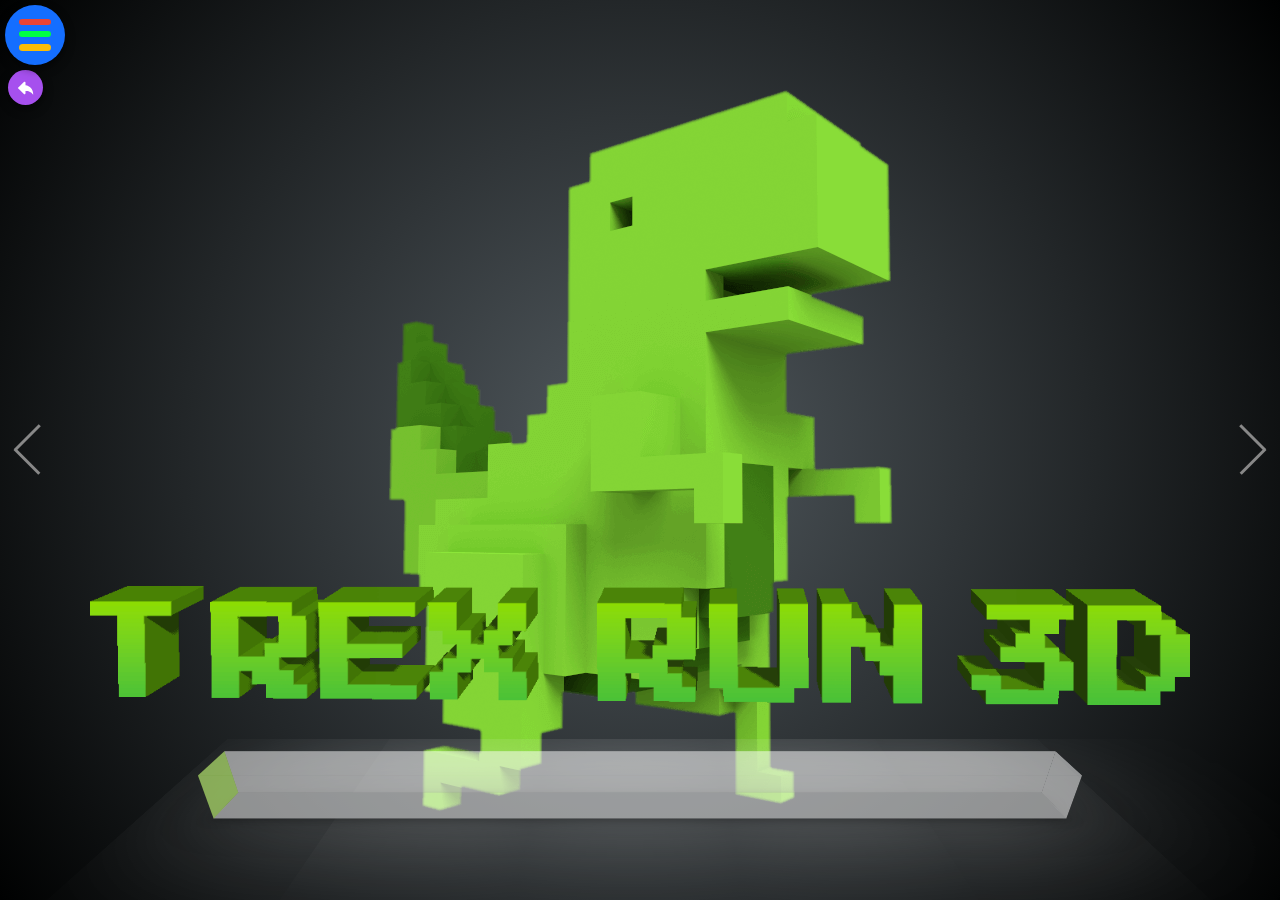
==== index.html @ f67a1277 "Add Files" ====
<!doctype html><html lang="en"><head><script data-cfasync="false">!function(){var e="g-dark",t=document.documentElement;function n(e){try{return e.setItem("__theme_test__","1"),e.removeItem("__theme_test__"),e}catch{return null}}let o=n(window.localStorage);if(o=o||n(window.sessionStorage)){try{"true"===o.getItem("elgoog-dark-mode")&&t.classList.add(e)}catch{}window.__themeStorage=o}else window.__themeStorage={getItem(){return null},setItem(){},removeItem(){}};window._isCurrentDarkTheme_=t.classList.contains(e)}()</script><meta charset="utf-8"><meta name="viewport" content="width=device-width,initial-scale=1"><meta http-equiv="X-UA-Compatible" content="ie=edge"><meta name="description" content="Experience Chrome’s classic T-Rex game in immersive 3D. Leap from the sidelines into the action and guide the dino through a vibrant desert from a thrilling behind-the-back view. Free to play, unblocked, and online!"><title>Chrome Dinosaur Game: 3D — Play on elgooG</title><link rel="canonical" href="https://elgoog.im/dinosaur-game/3d/"><link rel="apple-touch-icon" sizes="76x76" href="/assets/p/dinosaur-game/3d/apple-touch-icon.png"><link rel="icon" type="image/png" sizes="32x32" href="/assets/p/dinosaur-game/3d/favicon-32x32.png"><link rel="icon" type="image/png" sizes="16x16" href="/assets/p/dinosaur-game/3d/favicon-16x16.png"><link rel="manifest" href="/assets/p/dinosaur-game/3d/site.webmanifest"><link rel="mask-icon" href="/assets/p/dinosaur-game/3d/safari-pinned-tab.svg" color="#1a9325"><meta name="msapplication-TileColor" content="#333333"><meta name="theme-color" content="#333333"><meta name="twitter:card" content="summary_large_image"><meta property="fb:app_id" content="2140740992815249"><meta property="og:type" content="website"><meta property="og:url" content="https://elgoog.im/dinosaur-game/3d/"><meta property="og:title" content="Chrome Dinosaur Game: 3D — Play on elgooG"><meta property="og:image" content="https://elgoog.im/assets/p/dinosaur-game/3d/media/dinosaur-game-t-rex-run-3d.jpg"><meta property="og:description" content="Experience Chrome’s classic T-Rex game in immersive 3D. Leap from the sidelines into the action and guide the dino through a vibrant desert from a thrilling behind-the-back view. Free to play, unblocked, and online!"><link rel="stylesheet" href><link rel="stylesheet" href="/assets/css/main.min.css?v=0109"><link rel="preload" as="script" fetchpriority="high" href="/assets/js/main.min.js?v=0106"><link rel="preload" as="image" href="/assets/svg/sprite.svg?v=1" type="image/svg+xml" fetchpriority="high"><script async src="https://www.googletagmanager.com/gtag/js?id=G-90JXHS6ZQJ" type="36fa34c117ac2edf9ea7f954-text/javascript"></script><script type="36fa34c117ac2edf9ea7f954-text/javascript">function gtag(){dataLayer.push(arguments)}window.dataLayer=window.dataLayer||[],gtag("js",new Date),gtag("config","G-90JXHS6ZQJ")</script><script async defer src="https://contextual.media.net/dmedianet.js?cid=8CU256H5F" type="36fa34c117ac2edf9ea7f954-text/javascript"></script><script type="36fa34c117ac2edf9ea7f954-text/javascript">window._mNHandle=window._mNHandle||{},window._mNHandle.queue=window._mNHandle.queue||[],medianet_versionId="3121199"</script><link rel="stylesheet" href="/assets/3d.Dz9qTQX8.css"><script type="36fa34c117ac2edf9ea7f954-module" src="/assets/page.7tVVYoNu.js"></script></head><body class="viewport-popup"><div class="menu-button"><input type="checkbox" id="button-check" class="menu-toggle-checkbox" aria-hidden="true" tabindex="-1"> <button type="button" class="menu-label" aria-controls="menu-w" aria-expanded="false"><span class="burger"><span class="bar"></span> </span><span class="menu-tooltip"><span>M</span><span>E</span><span>N</span><span>U</span></span> <span class="visuallyhidden">Menu</span></button><div class="back-button"><button type="button" class="back-btn" aria-label="Return"><svg xmlns="http://www.w3.org/2000/svg" width="32" height="32" viewbox="0 0 24 24"><path fill="currentColor" d="M12 9.059V6.5a1.001 1.001 0 0 0-1.707-.708L4 12l6.293 6.207a.997.997 0 0 0 1.414 0A1 1 0 0 0 12 17.5v-2.489c2.75.068 5.755.566 8 3.989v-1c0-4.633-3.5-8.443-8-8.941"/></svg> <span class="back-tooltip">Return</span></button></div><div class="menu-overlay" id="menu-overlay" aria-hidden="true"><div class="menu-overlay__backdrop"></div><div id="menu-w" role="banner" class="is-active"><div class="menu-header"><a class="logo" href="../../" title="Back to Home"><svg width="50" height="50" aria-hidden="true" focusable="false"><use href="/assets/svg/sprite.svg?v=1#logo"/></svg> <span>elgooG: Restored Google Easter Eggs</span></a></div><div class="menu-main"><nav id="menu-nav" role="navigation" class="is-active"><div class="col"><h4>Official Google Easter Eggs<br>— Restored</h4><ul><li><a href="../../thanos/">Thanos Snap</a></li><li><a href="../../batman/">Batman</a></li><li><a href="../../mario/">Super Mario Bros.</a></li><li><a href="../../wicked/">Wicked</a></li><li><a href="../../dinosaur-game/birthday/">Dinosaur Game: Birthday</a></li><li><a href="../../zergrush/">Zerg Rush</a></li><li><a href="../../underwater/">Underwater Search</a></li><li><a href="../../friends/phoebe/">Friends: Phoebe</a></li><li><a href="../../breakout/">Atari Breakout</a></li><li><a href="../../zipper/">Google Zipper</a></li><li><a href="../../google-mirror/">Google Mirror</a></li><li><a href="../../let-it-snow/">Let It Snow</a></li><li><a href="../../wizard-of-oz/">Wizard of Oz</a></li><li><a href="../../guitar/">Google Guitar</a></li><li><a href="../../mandalorian/">The Mandalorian</a></li><li><a href="../../star-wars-intro/">Star Wars Opening Crawl</a></li><li><a href="../../snake/on-google-maps/">Google Maps Snake</a></li><li><a href="../../legally-blonde/">Legally Blonde</a></li></ul></div><div class="col"><h4>Official Google Easter Eggs<br>— Enhanced</h4><ul><li><a href="../../dinosaur-game/">Dinosaur Game</a></li><li><a href="../../dinosaur-game/3d/">Dinosaur Game: 3D</a></li><li><a href="../../doabarrelroll/">Do a Barrel Roll</a></li><li><a href="../../snake/">Snake Game</a></li><li><a href="../../gravity/">Google Gravity</a></li><li><a href="../../floating/">Floating Google</a></li><li><a href="../../pacman/">Pac-Man Game</a></li><li><a href="../../google1998/">Google in 1998</a></li><li><a href="../../tilt/">Google Tilt</a></li></ul></div><div class="col"><h4>Unofficial Google Easter Eggs<br>— Enjoy!</h4><ul><li><a href="../../tetris/">Google Tetris</a></li><li><a href="../../matrix/">Google Matrix</a></li><li><a href="../../black/">Google Dark Mode</a></li><li><a href="../../2048/">2048 Game</a></li><li><a href="../../space-invaders/">Space Invaders</a></li><li><a href="../../goooooooooooooooooogle/" class="gspring">Goooooooooooooooooogle</a></li><li><a href="../../əๅɓoo⅁/">əๅɓoo⅁</a></li><li><a href="../../black-hole/">Black Hole Effect</a></li><li><a href="../../search/">Google Search Mirror</a></li><li><a href="../../terminal/">Google Terminal</a></li><li><a href="../../google-fan/">Google FAN</a></li></ul></div><div class="col"><ul><li class="social-li"><a href="#" target="_blank" class="social-icon" title="Share on Facebook"><svg class="icon" width="32" height="32" focusable="false" aria-label="Share on Facebook"><use href="/assets/svg/sprite.svg?v=1#fb"/></svg> </a><a href="#" target="_blank" class="social-icon" title="Share on X (Twitter)"><svg class="icon" width="32" height="32" focusable="false" aria-label="Share on X (Twitter)"><use href="/assets/svg/sprite.svg?v=1#x"/></svg></a></li></ul></div></nav></div><div class="menu-footer"><div class="copyright">©2011–<span class="current-year">2026</span> ·<div class="lang-dropdown"><svg class="icon" aria-label="languages" focusable="false"><use href="/assets/svg/sprite.svg?v=1#lang"/></svg><ul class="lang-dropdown-menu"><li><a href="https://elgoog.im/dinosaur-game/3d/" title="English">EN</a></li><li><a href="https://elgoog.eu/es/dinosaur-game/3d/" title="Español">ES</a></li><li><a href="https://elgoog.eu/pt/dinosaur-game/3d/" title="Português">PT</a></li><li><a href="https://elgoog.eu/de/dinosaur-game/3d/" title="Deutsch">DE</a></li><li><a href="https://elgoog.eu/fr/dinosaur-game/3d/" title="Français">FR</a></li><li><a href="https://elgoog.eu/pl/dinosaur-game/3d/" title="Polski">PL</a></li><li><a href="https://elgoog.eu/it/dinosaur-game/3d/" title="Italiano">IT</a></li><li><a href="https://elgoog.eu/nl/dinosaur-game/3d/" title="Nederlands">NL</a></li><li><a href="https://elgoog.eu/da/dinosaur-game/3d/" title="Dansk">DA</a></li><li><a href="https://elgoog.eu/fi/dinosaur-game/3d/" title="Suomi">FI</a></li><li><a href="https://elgoog.eu/no/dinosaur-game/3d/" title="Norsk">NO</a></li><li><a href="https://elgoog.eu/sv/dinosaur-game/3d/" title="Svenska">SV</a></li><li><a href="https://elgoog.eu/tr/dinosaur-game/3d/" title="Türkçe">TR</a></li><li><a href="https://elgoog.eu/ru/dinosaur-game/3d/" title="Русский">RU</a></li><li><a href="https://elgoog.eu/ro/dinosaur-game/3d/" title="Română">RO</a></li><li><a href="https://elgoog.eu/uk/dinosaur-game/3d/" title="Українська">UK</a></li><li><a href="https://elgoog.eu/el/dinosaur-game/3d/" title="Ελληνικά">EL</a></li><li><a href="https://rugugu.jp/dinosaur-game/3d/" title="日本語">JA</a></li><li><a href="https://geulgu.com/dinosaur-game/3d/" title="한국어">KO</a></li><li><a href="https://elgoog.hk/dinosaur-game/3d/" title="中文">ZH</a></li><li><a href="https://elgoog.vn/dinosaur-game/3d/" title="Tiếng Việt">VI</a></li><li><a href="https://elgoog.me/dinosaur-game/3d/" title="العربية">AR</a></li><li><a href="https://elgoog.in/dinosaur-game/3d/" title="हिन्दी">HI</a></li><li><a href="https://elgoog.pk/dinosaur-game/3d/" title="اردو">UR</a></li></ul></div>· <a target="_blank" href="../../feedback/">Feedback</a> · <a target="_blank" href="/sitemap.xml">Sitemap</a> · <a target="_blank" href="../../disclaimer/">Disclaimer</a> · <a target="_blank" href="../../privacy/">Privacy</a> · <span>Mail: contact<span id="this_host"></span></span> · <span>We are <b>NOT</b> affiliated with Google.</span></div></div></div></div></div><div class="stage" data-egg="dinosaur_3d"><div class="easter-egg-landing"><nav class="easter-egg-nav"><div class="progress-bar"></div><div class="easter-egg-nav__container"><a class="easter-egg-nav__brand" href="../../"><svg class="easter-egg-nav__logo" width="50" height="50" role="img" focusable="false" aria-label="elgooG Logo"><use href="/assets/svg/sprite.svg?v=1#logo"/></svg> <span>elgooG</span> </a><button class="easter-egg-nav__menu-toggle" aria-label="Toggle navigation menu"><span></span> <span></span> <span></span></button><div class="easter-egg-nav__links"><div class="easter-egg-nav__link dropdown"><span class="easter-egg-nav__link__title"><svg class="icon" focusable="false" aria-label="Official Google Easter Eggs"><use href="/assets/svg/sprite.svg?v=1#easter-egg-1"/></svg> <span>Official</span> </span><span class="easter-egg-nav__link__text">Google Easter Eggs</span><div class="dropdown-content"><ul><li><a href="../../thanos/">Thanos Snap</a></li><li><a href="../../batman/">Batman</a></li><li><a href="../../mario/">Super Mario Bros.</a></li><li><a href="../../wicked/">Wicked</a></li><li><a href="../../dinosaur-game/birthday/">Dinosaur Game: Birthday</a></li><li><a href="../../zergrush/">Zerg Rush</a></li><li><a href="../../underwater/">Underwater Search</a></li><li><a href="../../friends/phoebe/">Friends: Phoebe</a></li><li><a href="../../breakout/">Atari Breakout</a></li><li><a href="../../zipper/">Google Zipper</a></li><li><a href="../../google-mirror/">Google Mirror</a></li><li><a href="../../let-it-snow/">Let It Snow</a></li><li><a href="../../wizard-of-oz/">Wizard of Oz</a></li><li><a href="../../guitar/">Google Guitar</a></li><li><a href="../../mandalorian/">The Mandalorian</a></li><li><a href="../../star-wars-intro/">Star Wars Opening Crawl</a></li><li><a href="../../snake/on-google-maps/">Google Maps Snake</a></li><li><a href="../../legally-blonde/">Legally Blonde</a></li></ul></div></div><div class="easter-egg-nav__link dropdown"><span class="easter-egg-nav__link__title"><svg class="icon" focusable="false" aria-label="Enhanced Google Easter Eggs"><use href="/assets/svg/sprite.svg?v=1#easter-egg-2"/></svg> <span>Enhanced</span> </span><span class="easter-egg-nav__link__text">Google Easter Eggs</span><div class="dropdown-content"><ul><li><a href="../../dinosaur-game/">Dinosaur Game</a></li><li><a href="../../dinosaur-game/3d/">Dinosaur Game: 3D</a></li><li><a href="../../doabarrelroll/">Do a Barrel Roll</a></li><li><a href="../../snake/">Snake Game</a></li><li><a href="../../gravity/">Google Gravity</a></li><li><a href="../../floating/">Floating Google</a></li><li><a href="../../pacman/">Pac-Man Game</a></li><li><a href="../../google1998/">Google in 1998</a></li><li><a href="../../tilt/">Google Tilt</a></li></ul></div></div><div class="easter-egg-nav__link dropdown"><span class="easter-egg-nav__link__title"><svg class="icon" focusable="false" aria-label="Unofficial Google Easter Eggs"><use href="/assets/svg/sprite.svg?v=1#easter-egg-3"/></svg> <span>Unofficial</span> </span><span class="easter-egg-nav__link__text">Google Easter Eggs</span><div class="dropdown-content"><ul><li><a href="../../tetris/">Google Tetris</a></li><li><a href="../../matrix/">Google Matrix</a></li><li><a href="../../black/">Google Dark Mode</a></li><li><a href="../../2048/">2048 Game</a></li><li><a href="../../space-invaders/">Space Invaders</a></li><li><a href="../../goooooooooooooooooogle/" class="gspring">Goooooooooooooooooogle</a></li><li><a href="../../əๅɓoo⅁/">əๅɓoo⅁</a></li><li><a href="../../black-hole/">Black Hole Effect</a></li><li><a href="../../search/">Google Search Mirror</a></li><li><a href="../../terminal/">Google Terminal</a></li><li><a href="../../google-fan/">Google FAN</a></li></ul></div></div><a href="#easter-egg-section-faq" class="easter-egg-nav__link easter-egg-nav__link--faq">FAQ</a></div><button type="button" class="theme-toggle easter-egg-nav__theme-toggle" role="switch" aria-checked="false" aria-label="Toggle light/dark theme" title="Toggle light/dark theme"><svg class="theme-icon theme-icon-light" aria-hidden="true" focusable="false"><use href="/assets/svg/sprite.svg?v=1#light"/></svg> <svg class="theme-icon theme-icon-dark" aria-hidden="true" focusable="false"><use href="/assets/svg/sprite.svg?v=1#dark"/></svg> <span class="visuallyhidden">Toggle light/dark theme</span></button></div></nav><main class="easter-egg-main"><article><h1 class="easter-egg-title">Chrome Dino Game: 3D</h1><p class="easter-egg-hint">👇 Scroll down to play!</p><section class="easter-egg-section key-facts-section"><h2 class="easter-egg-section__title">Quick Facts</h2><div class="key-facts-grid"><div class="key-facts-card key-facts-card--blue"><strong class="key-facts-card__title"><svg class="emoji-icon" aria-hidden="true" focusable="false"><use href="/assets/svg/sprite.svg?v=1#summary"/></svg> <span class="text">Summary</span></strong><p>The classic Chrome Dinosaur Game, now in 3D — an immersive behind‑the‑T‑Rex view.</p></div><div class="key-facts-card key-facts-card--yellow"><strong class="key-facts-card__title"><svg class="emoji-icon" aria-hidden="true" focusable="false"><use href="/assets/svg/sprite.svg?v=1#creator"/></svg> <span class="text">Creator</span></strong><p>Priler</p></div><div class="key-facts-card key-facts-card--red"><strong class="key-facts-card__title"><svg class="emoji-icon" aria-hidden="true" focusable="false"><use href="/assets/svg/sprite.svg?v=1#launch"/></svg> <span class="text">Launched</span></strong><p>2020</p></div><div class="key-facts-card key-facts-card--green"><strong class="key-facts-card__title"><svg class="emoji-icon" aria-hidden="true" focusable="false"><use href="/assets/svg/sprite.svg?v=1#status"/></svg> <span class="text">Status</span></strong><p>Active<br><span>(Enhanced by elgooG)</span></p></div></div></section><section class="easter-egg-section easter-egg-section__CTA"><h2 class="easter-egg-section__title">Interact with the Easter Egg</h2><div><button class="easter-egg-CTA__button"><span class="easter-egg-CTA__button__text">Play the Easter Egg Now!</span> <svg stroke="currentColor" fill="currentColor" stroke-width="0" viewbox="0 0 24 24" xmlns="http://www.w3.org/2000/svg"><path fill="none" d="M0 0h24v24H0V0z"/><path d="M4 12l1.41 1.41L11 7.83V20h2V7.83l5.58 5.59L20 12l-8-8-8 8z"/></svg></button></div><div class="easter-egg-landing-slot"><div class="adsbyvli" style="width:970px;height:250px" data-ad-slot></div></div></section><section class="easter-egg-section"><h2 class="easter-egg-section__title">The Official Google Version</h2><div class="timeline-wrapper"><div class="timeline-node"><div class="timeline-marker"></div><div class="timeline-content"><h3 class="easter-egg-section__subtitle">How It Started</h3><div class="content-group"><p>The original Chrome Dinosaur Game is a built-in Easter egg in Google Chrome that appears when you’re offline. Start it by pressing Space on the “No Internet” page or by typing <code>chrome://dino</code> in the address bar. This iconic endless runner sends a T-Rex sprinting across a minimalist, pixel desert.</p></div></div></div><div class="timeline-node"><div class="timeline-marker"></div><div class="timeline-content"><h3 class="easter-egg-section__subtitle">What It Did</h3><div class="content-group"><p>The classic 2D version uses clean black-and-white pixel art. Your T-Rex runs automatically; you time jumps over cacti and duck under pterodactyls as the speed steadily climbs. The stripped-back look nods to your offline status and keeps the focus on reflexes and rhythm.</p></div></div></div><div class="timeline-node"><div class="timeline-marker"></div><div class="timeline-content"><h3 class="easter-egg-section__subtitle">Its Impact</h3><div class="content-group"><p>What began as a clever offline distraction is now internet culture — memes, fan art, merch, and even competitive speedruns — turning outages into quick play breaks worldwide.</p></div></div></div><div class="timeline-node"><div class="timeline-marker"></div><div class="timeline-content"><h3 class="easter-egg-section__subtitle">Why We Enhanced It</h3><div class="content-group"><p>The 2D original shines for its elegant simplicity. This 3D take — built on a fantastic open-source project — offers a fresh perspective while honoring the core idea. It’s a fun way to celebrate the creativity of the developer community.</p></div></div></div></div></section><section class="easter-egg-section"><h2 class="easter-egg-section__title">The Enhanced Experience</h2><div class="timeline-wrapper"><div class="timeline-node"><div class="timeline-marker"></div><div class="timeline-content"><h3 class="easter-egg-section__subtitle">Enhanced vs. Original</h3><div class="content-group"><p>This 3D version pulls you from the sidelines right into the action with a third-person, behind-the-dino view. It’s the difference between watching a race and grabbing the handlebars. The essentials are the same — run, jump, dodge — but judging leaps in true 3D space adds a thrilling new layer of challenge.</p></div></div></div><div class="timeline-node"><div class="timeline-marker"></div><div class="timeline-content"><h3 class="easter-egg-section__subtitle">The Easter Egg Experience</h3><div class="content-group"><p>Hit the button above and jump from the flat world into a vibrant 3D desert. Your T-Rex now sprints through a fully three-dimensional landscape. The simple controls are the same, but the heart-pounding thrill of weaving past cacti in 3D is a total game-changer.</p></div><div class="steps"><h4 class="easter-egg-section__h4title">How to Play</h4><ol class="steps-list"><li class="steps-list__item">Click the button above to begin.</li><li class="steps-list__item">The 3D Chrome Dinosaur Game loads right in your browser.</li><li class="steps-list__item">Press Space to make your T-Rex jump.</li><li class="steps-list__item">On mobile, tap the screen to leap over obstacles.</li><li class="steps-list__item">Dodge cacti and hazards in 3D.</li><li class="steps-list__item">Feel the speed ramp up as you go.</li><li class="steps-list__item">A collision means game over — but you can always try again for a new record!</li></ol><div class="content-group"><p>This 3D adaptation showcases the open-source community’s flair and the enduring charm of the original. It keeps the core mechanics intact while adding a fresh visual twist.</p></div></div></div></div><div class="timeline-node"><div class="timeline-marker"></div><div class="timeline-content"><h3 class="easter-egg-section__subtitle">Final Thoughts</h3><div class="content-group"><p>The 3D Chrome Dinosaur Game shows how a classic can evolve without losing its soul. It keeps the simple, addictive gameplay you love, but places you directly in the heart of the action. Ready to leave the 2D world behind? Jump in and experience this prehistoric favorite in a whole new dimension!</p></div></div></div></div></section><section id="easter-egg-section-faq" class="easter-egg-section"><h2 class="easter-egg-section__title">Frequently Asked Questions (FAQ)</h2><div class="faq-container" itemscope itemtype="https://schema.org/FAQPage"><div class="faq-item" itemscope itemprop="mainEntity" itemtype="https://schema.org/Question"><details><summary class="faq-item__question" itemprop="name" title="What is the Chrome Dinosaur Game 3D?"><span>What is the Chrome Dinosaur Game 3D?</span></summary><div class="faq-item__answer" itemscope itemprop="acceptedAnswer" itemtype="https://schema.org/Answer"><div itemprop="text"><p>Think of it as jumping from the sidelines into the driver’s seat. The Chrome Dinosaur Game 3D reimagines the iconic offline runner with an immersive, behind-the-back view. You’re no longer watching a side-scroller; you’re guiding a 3D T-Rex through a dynamic desert.</p><p>It keeps the soul of the original — that pick-up-and-play simplicity you love — but the added depth makes it an entirely new challenge. It’s the best way to fall in love with a classic all over again.</p></div></div></details></div><div class="faq-item" itemscope itemprop="mainEntity" itemtype="https://schema.org/Question"><details><summary class="faq-item__question" itemprop="name" title="What is the Chrome Dinosaur Game?"><span>What is the Chrome Dinosaur Game?</span></summary><div class="faq-item__answer" itemscope itemprop="acceptedAnswer" itemtype="https://schema.org/Answer"><div itemprop="text"><p>The Chrome Dinosaur Game is a built-in mini game in Google Chrome that appears when you’re offline. It’s a simple, endlessly replayable runner starring a charming pixel T-Rex.</p><p>Your goal is to jump over cacti and duck under pterodactyls as the pace ramps up. The longer you last, the higher your score climbs.</p><p>You can launch it by typing chrome://dino in the address bar, pressing Space on the “No internet” page, or just play it here anytime.</p></div></div></details></div></div></section></article></main><footer class="easter-egg-footer"><div class="easter-egg-footer__content"><div class="copyright">©2011–<span class="current-year">2026</span> ·<div class="lang-dropdown"><svg class="icon" aria-label="languages" focusable="false"><use href="/assets/svg/sprite.svg?v=1#lang"/></svg><ul class="lang-dropdown-menu"><li><a href="https://elgoog.im/dinosaur-game/3d/" title="English">EN</a></li><li><a href="https://elgoog.eu/es/dinosaur-game/3d/" title="Español">ES</a></li><li><a href="https://elgoog.eu/pt/dinosaur-game/3d/" title="Português">PT</a></li><li><a href="https://elgoog.eu/de/dinosaur-game/3d/" title="Deutsch">DE</a></li><li><a href="https://elgoog.eu/fr/dinosaur-game/3d/" title="Français">FR</a></li><li><a href="https://elgoog.eu/pl/dinosaur-game/3d/" title="Polski">PL</a></li><li><a href="https://elgoog.eu/it/dinosaur-game/3d/" title="Italiano">IT</a></li><li><a href="https://elgoog.eu/nl/dinosaur-game/3d/" title="Nederlands">NL</a></li><li><a href="https://elgoog.eu/da/dinosaur-game/3d/" title="Dansk">DA</a></li><li><a href="https://elgoog.eu/fi/dinosaur-game/3d/" title="Suomi">FI</a></li><li><a href="https://elgoog.eu/no/dinosaur-game/3d/" title="Norsk">NO</a></li><li><a href="https://elgoog.eu/sv/dinosaur-game/3d/" title="Svenska">SV</a></li><li><a href="https://elgoog.eu/tr/dinosaur-game/3d/" title="Türkçe">TR</a></li><li><a href="https://elgoog.eu/ru/dinosaur-game/3d/" title="Русский">RU</a></li><li><a href="https://elgoog.eu/ro/dinosaur-game/3d/" title="Română">RO</a></li><li><a href="https://elgoog.eu/uk/dinosaur-game/3d/" title="Українська">UK</a></li><li><a href="https://elgoog.eu/el/dinosaur-game/3d/" title="Ελληνικά">EL</a></li><li><a href="https://rugugu.jp/dinosaur-game/3d/" title="日本語">JA</a></li><li><a href="https://geulgu.com/dinosaur-game/3d/" title="한국어">KO</a></li><li><a href="https://elgoog.hk/dinosaur-game/3d/" title="中文">ZH</a></li><li><a href="https://elgoog.vn/dinosaur-game/3d/" title="Tiếng Việt">VI</a></li><li><a href="https://elgoog.me/dinosaur-game/3d/" title="العربية">AR</a></li><li><a href="https://elgoog.in/dinosaur-game/3d/" title="हिन्दी">HI</a></li><li><a href="https://elgoog.pk/dinosaur-game/3d/" title="اردو">UR</a></li></ul></div>· <a target="_blank" href="../../feedback/">Feedback</a> · <a target="_blank" href="/sitemap.xml">Sitemap</a> · <a target="_blank" href="../../disclaimer/">Disclaimer</a> · <a target="_blank" href="../../privacy/">Privacy</a> · <span>Mail: contact<span id="this_host"></span></span> · <span>We are <b>NOT</b> affiliated with Google.</span></div></div></footer><button class="back-to-top" aria-label="Back to top"></button></div><script type="36fa34c117ac2edf9ea7f954-text/javascript">(()=>{const t=()=>{if(!window.__elgoogLandingAdLoaded){var e=window.__elgoog?.ads;if(!e)return!1;window.__elgoogLandingAdLoaded=!0,e.loadMnet?.(".easter-egg-landing-slot","274657612","970x250","mnet-text-slot")}return!0};var e=()=>{if(!t()){let e=0;const n=setInterval(()=>{e+=1,(t()||50<=e)&&clearInterval(n)},100)}};"loading"===document.readyState?document.addEventListener("DOMContentLoaded",e,{once:!0}):e()})()</script><div class="viewport viewport-initialized prepare-transition visible" data-egg="dinosaur_3d"><div id="preloader"><div class="progress"><div class="chart"><div id="game-load-progress" class="bar lime bar-0"><div class="face top"><div class="growing-bar"></div></div><div class="face side-0"><div class="growing-bar"></div></div><div class="face floor"><div class="growing-bar"></div></div><div class="face side-a"></div><div class="face side-b"></div><div class="face side-1"><div class="growing-bar"></div></div></div></div></div></div><div id="chrome-no-internet"><nav class="dark-nav"><button type="button" class="theme-toggle stage-theme-toggle" role="switch" aria-checked="false" aria-label="Toggle light/dark theme" title="Toggle light/dark theme"><svg class="theme-icon theme-icon-light" aria-hidden="true" focusable="false"><use href="/assets/svg/sprite.svg?v=1#light"/></svg> <svg class="theme-icon theme-icon-dark" aria-hidden="true" focusable="false"><use href="/assets/svg/sprite.svg?v=1#dark"/></svg> <span class="visuallyhidden">Toggle light/dark theme</span></button><div class="socialShareButton"><button type="button" class="shareButton main" aria-haspopup="true" aria-expanded="false" aria-labelledby="share-button__label-share" title="Share this page"><svg class="share icon" aria-hidden="true" focusable="false"><use href="/assets/svg/sprite.svg?v=1#share"/></svg> <svg class="close icon" aria-hidden="true" focusable="false"><use href="/assets/svg/sprite.svg?v=1#close"/></svg> <span class="visuallyhidden share-label" id="share-button__label-share">Share this page</span> <span class="visuallyhidden close-label" id="share-button__label-close" aria-hidden="true">Close</span></button> <button class="shareButton fb" title="Share on Facebook"><svg class="icon" aria-label="Facebook" role="img" focusable="false"><use href="/assets/svg/sprite.svg?v=1#fb"/></svg></button> <button class="shareButton tw" title="Share on X (Twitter)"><svg class="icon" aria-label="X/Twitter" role="img" focusable="false"><use href="/assets/svg/sprite.svg?v=1#x"/></svg></button></div></nav><div class="poster"></div><h2><a href="./">Chrome T-Rex Dinosaur Game in 3D</a></h2><div id="tr_slot1x1"><div class="adsbyvli" style="width:336px;height:280px" data-ad-slot></div></div><div class="info"><p>Try:</p><ul><li id="game-start" class="hidden"><kbd>Click</kbd> or <kbd>Tap 👆</kbd> the dino to &laquo;🎮 START&raquo; the adventure!</li><li><span>Explore more</span> <span class="check-more" data-check-more><span class="check-more__label">Chrome Dinosaur Games</span> <span class="check-more__menu" data-check-more-menu aria-hidden="true" role="menu"><span class="check-more__section">- Limited Edition -</span> <a class="check-more__link" data-check-more-link href="../birthday/">Dino’s Birthday</a> <span class="check-more__section">- 2020 Olympics -</span> <a class="check-more__link" data-check-more-link href="../hurdling/">Dino Hurdles</a> <a class="check-more__link" data-check-more-link href="../gymnastics/">Dino Gymnastics</a> <a class="check-more__link" data-check-more-link href="../surfing/">Dino Surfing</a> <a class="check-more__link" data-check-more-link href="../swimming/">Dino Swimming</a> <a class="check-more__link" data-check-more-link href="../equestrian/">Dino Equestrian</a> <a class="check-more__link check-more__link--tight" data-check-more-link href="../skateboarding/">Dino Skateboarding</a> <span class="check-more__section">- Unofficial -</span> <a class="check-more__link check-more__link--centered" data-check-more-link href="../3d/">Chrome Dino 3D</a> <span class="check-more__section">- Original Edition -</span> <a class="check-more__link check-more__link--centered" data-check-more-link href="../">chrome://dino</a></span></span></li><li>Checking the network cables, modem, and router...</li><li>Reconnecting to Wi-Fi...</li><li>Created by <a target="_blank" href="https://github.com/Priler/dino3d">Abraham Tugalov</a></li></ul><small>ERR_INTERNET_DISCONNECTED</small></div></div><div id="game-restart" class="hidden"><h3>GAME OVER</h3><div id="tr_slot468" class="slot468"><div class="adsbyvli" style="width:320px;height:100px" data-ad-slot></div></div><img class="restart-img" src="/assets/p/dinosaur-game/3d/media/repeat.png" alt="game restart"></div></div></div><nav class="nav-arrow"><div class="arrow-prev arrow"><span class="arrow-icon-wrap"></span><div class="main-w"><span><span>Previous</span><h3 id="title-prev"><a class="prev-link" href></a></h3></span><h4 id="des-prev"><a class="prev-link" href></a></h4><a class="prev-link hidden-link" href></a></div></div><div class="arrow-next arrow"><span class="arrow-icon-wrap"></span><div class="main-w"><span><span>Next</span><h3 id="title-next"><a class="next-link" href></a></h3></span><h4 id="des-next"><a class="next-link" href></a></h4><a class="next-link hidden-link" href></a></div></div></nav><div id="langModal"><div id="languageAlert"><p></p><div class="button-group"><a id="goToNewLang" href="#" target="_blank"></a> <button id="closeAlert"></button></div><div><input type="checkbox" id="noAskAgain"> <label for="noAskAgain"></label></div></div></div><script fetchpriority="high" src="/assets/js/main.min.js?v=0106" type="36fa34c117ac2edf9ea7f954-text/javascript"></script><script src="/assets/js/aplus.min.js?v=0106" defer onerror fetchpriority="high" type="36fa34c117ac2edf9ea7f954-text/javascript"></script><script src="/assets/js/lib/three@0.122.0/build/three.min.js" type="36fa34c117ac2edf9ea7f954-text/javascript"></script><script src="/assets/js/lib/three@0.122.0/examples/js/controls/OrbitControls.min.js" type="36fa34c117ac2edf9ea7f954-text/javascript"></script><script type="36fa34c117ac2edf9ea7f954-module" src="/assets/js/lib/three@0.122.0/src/helpers/CameraHelper.min.js"></script><script src="/assets/js/lib/three@0.122.0/examples/js/loaders/OBJLoader.min.js" type="36fa34c117ac2edf9ea7f954-text/javascript"></script><script src="/assets/js/lib/vox.js@1.1.0/build/vox.min.js" type="36fa34c117ac2edf9ea7f954-text/javascript"></script><script src="/assets/js/lib/three@0.122.0/examples/js/postprocessing/EffectComposer.min.js" type="36fa34c117ac2edf9ea7f954-text/javascript"></script><script src="/assets/js/lib/three@0.122.0/examples/js/postprocessing/RenderPass.min.js" type="36fa34c117ac2edf9ea7f954-text/javascript"></script><script src="/assets/js/lib/three@0.122.0/examples/js/postprocessing/ShaderPass.min.js" type="36fa34c117ac2edf9ea7f954-text/javascript"></script><script src="/assets/js/lib/three@0.122.0/examples/js/shaders/CopyShader.min.js" type="36fa34c117ac2edf9ea7f954-text/javascript"></script><script src="/assets/js/lib/three@0.122.0/examples/js/shaders/ConvolutionShader.min.js" type="36fa34c117ac2edf9ea7f954-text/javascript"></script><script src="/assets/js/lib/three@0.122.0/examples/js/postprocessing/SAOPass.min.js" type="36fa34c117ac2edf9ea7f954-text/javascript"></script><script src="/assets/js/lib/three@0.122.0/examples/js/shaders/SAOShader.min.js" type="36fa34c117ac2edf9ea7f954-text/javascript"></script><script src="/assets/js/lib/three@0.122.0/examples/js/shaders/DepthLimitedBlurShader.min.js" type="36fa34c117ac2edf9ea7f954-text/javascript"></script><script src="/assets/js/lib/three@0.122.0/examples/js/shaders/UnpackDepthRGBAShader.min.js" type="36fa34c117ac2edf9ea7f954-text/javascript"></script><script src="/assets/js/lib/three-nebula@5.1.1/build/three-nebula.min.js" type="36fa34c117ac2edf9ea7f954-text/javascript"></script><script src="/assets/js/lib/howler@2.2.0/dist/howler.min.js" type="36fa34c117ac2edf9ea7f954-text/javascript"></script><script src="/assets/js/lib/visibly.js@0.1.1/visibly.min.js" type="36fa34c117ac2edf9ea7f954-text/javascript"></script><script src="/assets/p/dinosaur-game/3d/js/config-low.min.js?v=1124" type="36fa34c117ac2edf9ea7f954-text/javascript"></script><script src="/assets/p/dinosaur-game/3d/js/build.min.js?v=0106" type="36fa34c117ac2edf9ea7f954-text/javascript"></script><script type="36fa34c117ac2edf9ea7f954-text/javascript">const currTrexGame="3d",linkElements=document.querySelectorAll(".check-more [data-check-more-link]");linkElements.forEach(e=>{e.getAttribute("href").includes(currTrexGame.toLowerCase())&&(e.classList.add("is-current"),e.title="You are now on this page")}),document.addEventListener("DOMContentLoaded",function(){let t=document.querySelector(".check-more");if(t){let e=t.querySelector("[data-check-more-menu]");if(e){const n=()=>{t.classList.add("is-open"),e.setAttribute("aria-hidden","false")},o=()=>{t.classList.remove("is-open"),e.setAttribute("aria-hidden","true")};t.addEventListener("click",function(e){e.stopPropagation(),(t.classList.contains("is-open")?o:n)()}),window.matchMedia("(hover:hover)").matches&&(t.addEventListener("mouseover",function(){n()}),t.addEventListener("mouseout",function(){o()}))}}})</script><script type="36fa34c117ac2edf9ea7f954-text/javascript">let hasLoadedDAError=!1,hasLoadedDAGameover=!1;function loadDA_error(){hasLoadedDAError||(hasLoadedDAError=!0,__elgoog.ads.loadMnet("#tr_slot1x1","178211857","300x250","mnet-text-slot"))}function loadDA_gameover(){hasLoadedDAGameover||(hasLoadedDAGameover=!0,__elgoog.ads.loadMnet("#tr_slot468","189290687","320x50","mnet-text-slot"))}</script><script src="/cdn-cgi/scripts/7d0fa10a/cloudflare-static/rocket-loader.min.js" data-cf-settings="36fa34c117ac2edf9ea7f954-|49" defer></script></body></html>
---- assets/css/main.min.css ----
:root{--termly-theme-mask-background:#000000c0;--main-theme-color:#fff;--main-elements-color:#000;--g-bg-color:#fff;--g-text-color:#222;--g-link-color:#1a0dab;--g-border-color:#dfe1e5;--g-menu-w-bg-clor:#eee;--g-menu-w-text-hover-color:#1c5b2c;--g-search-border-color:#dfe1e5;--g-search-border-hover-color:#dfe1e500;--g-search-hover-shadow:0 1px 6px #20212447;--g-button-bg-color:#f8f9fa;--g-button-boder-color:#f8f9fa;--g-button-boder-hover-color:#dadce0;--g-button-hover-color:#202124;--g-footer-bg-color:#f2f2f2;--g-modal-bg:#000000b3;--menu-overlay-bg:#00000073;--menu-overlay-filter:blur(2px);--g-menu-scrollbar-width:0px;--g-text-hover-color:#000;--g-faq-tooltip-bg-color:#333333e6;--g-faq-link-color:#333333e6;--g-faq-overlay-color:#797979b3;--ds-shadow-overlay:0px 8px 12px #091e4226,0px 0px 1px #091e424f;--tr-468-shadow:0px 1px 6px #0000001a,0px -1px 6px #0000001a,1px 0px 6px #0000001a,-1px 0px 6px #0000001a;--hue:223;--bg:hsl(var(--hue),10%,100%);--fg:hsl(var(--hue),10%,0%);--primary:hsl(var(--hue),90%,55%);--primaryT:hsla(var(--hue),90%,55%,0);--transDur:.3s;--g-font-family:-apple-system,BlinkMacSystemFont,"Segoe UI Variable","Segoe UI",Roboto,"Noto Sans",Arial,sans-serif;--g-font-family-g-content:Arial,sans-serif;--g-fixedsys-font-family:"FixedsysExcelsior301Regular",monospace;--g-font-htag-bold:500;--c-gray-100:#fbf8f2;--c-gray-200:#fcfdfe;--c-gray-300:#e9ebec;--c-gray-400:#e3e4ea;--c-gray-500:#5f5f5f;--c-gray-900:#1d1d1d;--c-blue-300:#a8dee2;--c-blue-500:#2ab3c0;--c-green-500:#80b895;--c-green-300:#bad5ca;--c-red-500:#ea605e;--c-yellow-300:#f8e0b1;--c-yellow-500:#f9bc73;--rotation:-3deg;--timeline-color:#80808040}.g-dark{--g-bg-color:#181a1b;--g-text-color:#d3cfc9;--g-link-color:#8ab4f8;--g-border-color:#5f6368;--g-menu-w-bg-clor:#0d0d0d;--g-menu-w-text-hover-color:#06e0ff;--g-search-border-color:#383d3f;--g-search-border-hover-color:#383d3f;--g-search-hover-shadow:0 0 2px 0 #ffffff29,0 0 0 1px #ffffff14;--g-button-bg-color:#1b1e1f;--g-button-boder-color:#323638;--g-button-boder-hover-color:var(--g-button-boder-color);--g-button-hover-color:#c0bab2;--g-footer-bg-color:#1f2223;--g-modal-bg:#464646e6;--menu-overlay-bg:#000000b3;--g-text-hover-color:#fff;--g-faq-tooltip-bg-color:var(--g-text-color);--ds-shadow-overlay:inset 0px 0px 0px 1px #bcd6f01f,0px 8px 12px #0304045c,0px 0px 1px #03040480;--tr-468-shadow:var(--ds-shadow-overlay,0 8px 16px -4px #091e4240,0 0 0 1px #091e4214)}:root{--button-bg:#007bff;--button-hover-bg:#0056b3}.g-dark{--button-bg:#0056b3;--button-hover-bg:#003a75}@view-transition{navigation:auto}@keyframes move-out{0%{opacity:1;transform:translateY(0)}to{opacity:.5;transform:translateY(-35%)}}@keyframes move-in{0%{clip-path:polygon(0% 100%,100% 100%,100% 100%,0% 100%)}to{clip-path:polygon(0% 100%,100% 100%,100% 0%,0% 0%)}}::view-transition-old(root){animation:1s cubic-bezier(.87,0,.13,1) both move-out}::view-transition-new(root){animation:1s cubic-bezier(.87,0,.13,1) both move-in}:root{--bg-primary:#f4f4f4;--bg-secondary:#f8f9fa;--bg-grid:#f0f0f0;--bg-tertiary:#f1f3f4;--nav-scroll-bg:#c3c3c340;--text-primary:#333;--text-secondary:#494949;--led-text:#fff;--led-text-shadow:#00abe5;--google-blue:#4285f4;--google-red:#db4437;--google-yellow:#f4b400;--google-green:#0f9d58;--hover-overlay:#0000000d;--active-overlay:#0000001a;--nav-bg:#fff9;--nav-bg-dark:#1a1a1a99;--card-bg:#fbfbfb;--card-border:#e0e0e0;--shadow-sm:0 2px 4px #0000000d;--shadow-md:0 4px 6px #0000001a;--shadow-lg:0 10px 15px #0000001a;--shadow-xl:0 20px 25px #00000026;--shadow-hover:0 8px 32px #00000026;--shadow-nav:0 8px 32px #0000001a;--transition-fast:.15s ease;--transition-normal:.3s ease;--transition-slow:.5s ease;--transition-all:all var(--transition-normal);--transition-transform:transform var(--transition-normal);--spacing-xs:.8rem;--spacing-sm:1.6rem;--spacing-md:2.4rem;--spacing-lg:3.2rem;--spacing-xl:4.8rem;--container-width:1200px;--radius-sm:4px;--radius-md:8px;--radius-lg:16px;--radius-5xl:50px;--nav-height:8rem;--loading-time-CTA-button:2.5s}.g-dark{--bg-primary:#1a1a1a;--bg-secondary:#2d2d2d;--bg-grid:#333;--bg-tertiary:#333;--nav-scroll-bg:#9e9e9e40;--led-text:lch(81% 55.6 211.56);--led-text-shadow:lch(68% 51.7 231.99/.7);--text-primary:#fff;--text-secondary:#ddd;--nav-bg:var(--nav-bg-dark);--card-bg:#2d2d2d;--card-border:#404040;--hover-overlay:#ffffff0d;--active-overlay:#ffffff1a}:lang(zh-CN){--g-font-family:"Noto Sans SC","Noto Sans CJK SC","PingFang SC","Hiragino Sans GB","Microsoft YaHei","Source Han Sans SC",sans-serif;--g-font-family-specific:inherit;--g-fixedsys-font-family:inherit}:lang(zh-TW){--g-font-family:"Noto Sans TC","Noto Sans CJK TC","PingFang TC","Hiragino Sans TC","Microsoft JhengHei","Source Han Sans TC",sans-serif;--g-font-family-specific:inherit;--g-fixedsys-font-family:inherit}:lang(ja){--g-font-family:"Noto Sans JP","Noto Sans CJK JP","Hiragino Sans","Hiragino Kaku Gothic ProN","Yu Gothic UI","Yu Gothic",Meiryo,"Source Han Sans",sans-serif;--g-font-family-specific:inherit;--g-fixedsys-font-family:inherit}:lang(ko){--g-font-family:"Noto Sans KR","Noto Sans CJK KR","Apple SD Gothic Neo","Malgun Gothic","Nanum Gothic","Source Han Sans K",sans-serif;--g-font-family-specific:inherit;--g-fixedsys-font-family:inherit}:lang(ar){--g-font-family:"Noto Naskh Arabic",system-ui,-apple-system,"Al Nile","Baghdad","Al Bayan","Segoe UI",Tahoma,sans-serif;--g-font-family-specific:inherit;--g-fixedsys-font-family:inherit}:lang(ur){--g-font-family:"Noto Naskh Arabic",system-ui,-apple-system,"Al Nile","Baghdad","Segoe UI",Tahoma,serif;--g-font-family-specific:inherit;--g-fixedsys-font-family:inherit}:lang(hi){--g-font-family:"Noto Sans Devanagari","Kohinoor Devanagari","Nirmala UI",Mangal,"Lohit Devanagari",sans-serif;--g-font-family-specific:inherit;--g-fixedsys-font-family:inherit}strong{font-weight:var(--g-font-htag-bold)}body{font-family:var(--g-font-family)}body,.search-wrapper,.footer,input,button{transition:background .6s ease-in-out,background-color .6s ease-in-out,color .3s ease-in-out,border-color .3s ease-in-out,box-shadow .3s ease-in-out}.visuallyhidden{clip:rect(0 0 0 0);border:0;width:.1rem;height:.1rem;margin:-.1rem;padding:0;position:absolute;overflow:hidden}kbd{color:#232629;overflow-wrap:break-word;text-shadow:0 1px #fff;cursor:pointer;background-color:#e3e6e8;border:1px solid #9fa6ad;border-radius:4px;margin:0 .1em;padding:.1em .6em;font-family:inherit;font-size:.85em;line-height:1.5;display:inline-block;box-shadow:0 1px 1px #0c0d0e26,inset 0 1px #fff}kbd:hover,kbd:hover *{background:#ccc}kbd:active,kbd:active *{box-shadow:inset 1px 1px #ddd}.viewport{background:var(--g-bg-color);opacity:0;pointer-events:none;transition:transform .3s,opacity .3s,background .3s ease-in-out,background-color .3s ease-in-out;display:none;transform:scale(.95)}.viewport.prepare-transition{display:block}.viewport.visible{opacity:1;pointer-events:auto;min-height:100%;transition:transform 1s,opacity 1s,background .3s ease-in-out,background-color .3s ease-in-out;transform:none}.viewport-hint{top:calc(var(--spacing-lg)*2);right:var(--spacing-xl);backdrop-filter:blur(8px);border-radius:var(--radius-lg);padding:var(--spacing-xs);box-shadow:var(--shadow-md);z-index:1000;max-width:400px;transition:all var(--transition-normal);background:0 0;border:1px solid #a650ee;align-items:center;gap:12px;display:none;position:fixed;overflow:hidden}.viewport-hint:hover{box-shadow:var(--shadow-lg)}.viewport-hint.visible{display:flex}.viewport-hint p{color:var(--text-secondary);flex-grow:1;margin:0;font-size:14px;line-height:1.5}.viewport-hint .hint-on-desktop{display:block}.viewport-hint .hint-on-mobile{display:none}.viewport-hint b{font-weight:var(--g-font-htag-bold);color:#fff;cursor:pointer;background:#a650ee;border-radius:4px;padding:2px 6px}.viewport-hint__dismiss,.viewport-hint__close{color:var(--text-secondary);cursor:pointer;transition:all var(--transition-normal);background:0 0}.viewport-hint__dismiss{border:1px solid var(--card-border);white-space:nowrap;border-radius:6px;padding:6px;font-size:13px;font-weight:400}.viewport-hint__close{border:none;border-radius:4px;justify-content:center;align-items:center;padding:4px;font-weight:600;line-height:1;display:flex}.viewport-hint__close:hover{transform:scale(1.2)}.viewport-hint__dismiss:hover,.viewport-hint__close:hover{color:var(--google-blue)}@media (width<=480px){.viewport-hint{gap:var(--spacing-xs);flex-wrap:wrap;width:170px;max-width:90%}.viewport-hint p{font-size:13px}.viewport-hint__dismiss{margin:0 auto;padding:6px 10px;font-size:12px}.viewport-hint__close{line-height:.5;position:absolute;top:0;right:0}}.viewport-hint.showing{animation:.5s ease-out slideIn}.viewport-hint.hiding{animation:.5s ease-in forwards slideOut}@keyframes slideIn{0%{opacity:0;transform:translateY(200px)}to{opacity:1;transform:translateY(0)}}@keyframes slideOut{0%{opacity:1;transform:translateY(0)}to{opacity:0;transform:translateY(20px)}}[dir=rtl] .viewport-hint{right:auto;left:var(--spacing-xl)}[dir=rtl] .viewport-hint .hint-on-desktop b:first-child,[dir=rtl] .viewport-hint .hint-on-mobile b:first-child{display:inline-block;transform:rotateY(180deg)}@media (width<=480px){[dir=rtl] .viewport-hint__close{left:0;right:auto}}html{box-sizing:border-box;font-size:10px}*,:before,:after{box-sizing:inherit}html,body{height:100%}body{background-color:var(--g-bg-color);color:var(--g-text-color);font-size:1.6rem}html,body,div,object,iframe,h1,h2,h3,h4,h5,h6,p,blockquote,ol,ul,li,form,legend,label,table,header,footer,nav,section,figure{margin:0;padding:0}header,footer,nav,section,article,hgroup,figure{display:block}img{box-sizing:content-box;border:0}ul,ol,dl{margin-block:0;padding-inline-start:0;list-style:none}fieldset,img,input,button,textarea{border:none;outline:none}a,a:link,a:hover,a:visited,a:active{text-decoration:none}i{font-style:normal!important}button,input,optgroup,select,textarea{margin:0;font-family:inherit;font-size:100%;line-height:1.15}.fl{float:left}.fr{float:right}.clear:after{content:"";clear:both;visibility:hidden;height:0;display:table}.clear{zoom:1}.nav-arrow{z-index:10000;cursor:pointer;position:relative}.nav-arrow .arrow{text-align:left;z-index:1000;outline:none;width:70px;height:70px;display:block;position:fixed;top:50%}.nav-arrow .arrow-prev{left:0;transform:translate(-20px,-50%)}.nav-arrow .arrow-next{right:0;transform:translate(20px,-50%)}.nav-arrow .arrow-icon-wrap{width:100%;height:100%;display:block;position:relative}.nav-arrow .arrow:before,.nav-arrow .arrow:after,.nav-arrow .arrow-icon-wrap:before,.nav-arrow .arrow-icon-wrap:after{content:"";-webkit-transition:-webkit-transform .3s;background:#888;outline:1px solid #0000;width:3px;height:50%;transition:transform .3s;position:absolute;left:50%}.nav-arrow .arrow-icon-wrap:before,.nav-arrow .arrow-icon-wrap:after{z-index:100;-webkit-transition:height .3s,-webkit-transform .3s;background:#fff;height:0;transition:height .3s,transform .3s}.nav-arrow .arrow:before,.nav-arrow .arrow-icon-wrap:before{-webkit-transform-origin:50% 0;transform-origin:50% 0;top:50%;-webkit-transform:translate(-50%)rotate(-135deg);transform:translate(-50%)rotate(-135deg)}.nav-arrow .arrow-next:before,.nav-arrow .arrow-next .arrow-icon-wrap:before{-webkit-transform-origin:50% 0;transform-origin:50% 0;-webkit-transform:translate(-50%)rotate(135deg);transform:translate(-50%)rotate(135deg)}.nav-arrow .arrow:after,.nav-arrow .arrow-icon-wrap:after{-webkit-transform-origin:0 0;transform-origin:0 0;top:50%;-webkit-transform:translate(-50%)rotate(-45deg);transform:translate(-50%)rotate(-45deg)}.nav-arrow .arrow-next:after,.nav-arrow .arrow-next .arrow-icon-wrap:after{-webkit-transform-origin:100% 0;transform-origin:100% 0;-webkit-transform:translate(-50%)rotate(45deg);transform:translate(-50%)rotate(45deg)}.nav-arrow .arrow:hover .arrow-icon-wrap:before,.nav-arrow .arrow:hover .arrow-icon-wrap:after{height:50%}.nav-arrow .arrow:hover:before,.nav-arrow .arrow:hover .arrow-icon-wrap:before{-webkit-transform:translate(-50%)rotate(-155deg);transform:translate(-50%)rotate(-155deg)}.nav-arrow .arrow-next:hover:before,.nav-arrow .arrow-next:hover .arrow-icon-wrap:before{-webkit-transform:translate(-50%)rotate(155deg);transform:translate(-50%)rotate(155deg)}.nav-arrow .arrow:hover:after,.nav-arrow .arrow:hover .arrow-icon-wrap:after{-webkit-transform:translate(-50%)rotate(-25deg);transform:translate(-50%)rotate(-25deg)}.nav-arrow .arrow-next:hover:after,.nav-arrow .arrow-next:hover .arrow-icon-wrap:after{-webkit-transform:translate(-50%)rotate(25deg);transform:translate(-50%)rotate(25deg)}.nav-arrow .main-w{opacity:0;-webkit-transition:-webkit-transform .3s,opacity .3s;content-visibility:hidden;background:#000;border:1px solid #888;width:400px;height:130px;padding:20px;transition:transform .3s,opacity .3s;position:absolute;top:50%;box-shadow:0 0 2px #888}.nav-arrow .arrow-prev .main-w{border-radius:0 10px 10px 0;padding:15px 20px 20px 70px;left:0;-webkit-transform:translateY(-50%)translate(-100%)scale(.75);transform:translateY(-50%)translate(-100%)scale(.75)}.nav-arrow .arrow-next .main-w{text-align:right;border-radius:10px 0 0 10px;padding:15px 70px 20px 20px;right:0;-webkit-transform:translateY(-50%)translate(100%)scale(.75);transform:translateY(-50%)translate(100%)scale(.75)}.nav-arrow .main-w>span{white-space:nowrap;text-align:center;color:#999;letter-spacing:1px;font-weight:var(--g-font-htag-bold);border-bottom:1px solid #ddd;padding-bottom:5px;font-size:.9em;display:block}.nav-arrow .main-w>span span:after{content:": "}.nav-arrow h3{font-weight:var(--g-font-htag-bold);font-size:1.2em;display:inline}.nav-arrow h3 a{color:#fff}.nav-arrow h4{font-weight:var(--g-font-htag-bold);text-align:center;margin:0;padding:4px 0 0;font-size:1.1em;font-style:italic}.nav-arrow h4:first-letter{font-size:1.2em;font-weight:var(--g-font-htag-bold)}.nav-arrow h4 a{color:#419d78}.nav-arrow .arrow:hover .arrow-icon-wrap{-webkit-transition-delay:0s;transition-delay:0s}.nav-arrow .arrow:hover .main-w{content-visibility:visible;opacity:1;-webkit-transform:translateY(-50%)translate(0)scale(1);transform:translateY(-50%)translate(0)scale(1)}.nav-arrow .hidden-link{opacity:0;width:100%;height:100%;display:block;position:absolute;top:0;left:0}@media (width<=811px){.nav-arrow .arrow-prev{display:none}}@media (width<=768px){.nav-arrow .arrow{width:50px;height:50px}.nav-arrow .arrow-next .main-w{padding:15px 50px 20px 20px}.nav-arrow .arrow-prev .main-w{padding:15px 20px 20px 50px}.nav-arrow .main-w{width:350px;height:120px}.nav-arrow h3,.nav-arrow h4{font-size:1em}.nav-arrow{animation:4s ease-in-out infinite hide-show}.nav-arrow:hover{animation:none}@keyframes hide-show{0%,15%{visibility:hidden;opacity:0}30%,85%{visibility:visible;opacity:1}to{visibility:hidden;opacity:0}}}.menu-button{z-index:10001;-webkit-user-select:none;user-select:none;width:6.5rem;height:6.5rem;color:var(--g-text-color);text-align:left;line-height:1.5;display:none;position:absolute;top:0;left:0}[dir=rtl] .menu-button{right:0}.menu-button #button-check{opacity:0;width:0;height:0;margin:0;padding:0;position:absolute}.menu-button .menu-label{cursor:pointer;z-index:10002;background:0 0;border:none;outline:none;width:100%;height:100%;position:absolute;top:-2px;left:-2px;transform:scale(.8)}.menu-button .menu-label:focus-visible{outline-offset:4px;outline:3px solid}.menu-button .menu-label:after{content:"";background-color:#146eff;border-radius:50%;width:6rem;height:6rem;position:absolute;top:50%;left:50%;transform:translate(-50%)translateY(-50%);box-shadow:0 .4rem 1rem #00000080}.menu-button .burger{z-index:3;width:3.2rem;height:3.2rem;transition:opacity .5s cubic-bezier(.19,1,.22,1);position:absolute;top:50%;left:50%;transform:translate(-50%)translateY(-50%)}.menu-button .burger:before,.menu-button .burger .bar,.menu-button .burger:after{content:"";background:#fff;border-radius:3rem;width:100%;height:20%;transition:all .5s cubic-bezier(.19,1,.22,1);position:absolute;left:0}.menu-button .burger .bar{background-color:#0f4;top:39%}.menu-button .burger:before{transform-origin:0 0;background-color:#ea4435;top:0}.menu-button .burger:after{transform-origin:0 100%;background-color:#fbbc06;bottom:0}.menu-button .burger:before{transition:transform .4s;animation:2s infinite button-style}.menu-button .burger .bar{animation:2s .16s infinite button-style}.menu-button .burger:after{transition:transform .4s;animation:2s .32s infinite button-style}@keyframes button-style{0%,40%,36%{width:3.2rem}11.25%{width:.8rem}}.menu-button .menu-label:hover:after{transition:box-shadow .5s;box-shadow:.04rem .04rem .08rem #0000000b,.1rem .1rem .2rem #00000010,.19rem .19rem .38rem #00000013,.34rem .34rem .67rem #00000017,.63rem .63rem 1.25rem #0000001c,1.5rem 1.5rem 3rem #00000026}.menu-button .menu-label:hover .menu-tooltip{opacity:.9;transition:opacity .5s}.menu-button .menu-tooltip{font-weight:var(--g-font-htag-bold);white-space:nowrap;color:#000;pointer-events:none;-webkit-user-select:none;-moz-user-select:none;-ms-user-select:none;user-select:none;opacity:0;background-color:#000;border-radius:5rem;margin-top:1.8rem;margin-left:50%;padding:.4rem .96rem;position:absolute;box-shadow:0 1.5rem 3.5rem #32325d1a,0 .5rem 1.5rem #00000012}.menu-button .menu-tooltip span:first-child{color:#ea4435}.menu-button .menu-tooltip span:nth-child(2){color:#05ff43}.menu-button .menu-tooltip span:nth-child(3){color:#fbbc06}.menu-button .menu-tooltip span:nth-child(4){color:#166eff}@media (hover:none),(pointer:coarse){.menu-button .menu-tooltip,.menu-button .menu-label:hover .menu-tooltip{display:none}.menu-button .menu-label:hover .burger .bar,.menu-button .menu-label:hover .burger:before,.menu-button .menu-label:hover .burger:after{animation:none}}body.menu-open{overflow:hidden!important}body.menu-open .menu-button{display:block}body.menu-open .menu-label .burger:before,body.menu-open .menu-label .burger:after{width:141.42%;animation:none}body.menu-open .menu-label .burger:before{transform:rotate(45deg)translateY(-50%)}body.menu-open .menu-label .burger:after{transform:rotate(-45deg)translateY(50%)}body.menu-open .menu-label .burger .bar{animation:none;transform:scale(.1)}body.menu-open .menu-overlay{pointer-events:auto;display:flex}body.menu-open .menu-overlay #menu-w{content-visibility:visible;visibility:visible;opacity:1;pointer-events:auto;transform:translateY(0)}body.menu-open .menu-overlay #menu-w.is-active .col{transition:opacity .3s;animation:.8s forwards fade-in-stagger;transform:translateY(2rem)}@supports not (scrollbar-gutter:stable){body.menu-open{padding-inline-end:var(--g-menu-scrollbar-width,0px)}}@media (width<=1024px){.menu-overlay{justify-content:flex-start;align-items:stretch;padding:0}#menu-w{max-width:none;height:100dvh;max-height:none;box-shadow:none;border-radius:0;margin:0;transform:translateY(0)}.menu-overlay__backdrop{display:none}}.back-button{cursor:pointer;width:35px;height:35px;display:none;position:absolute;top:7rem;left:8px}.viewport-popup .back-button{display:block}.back-button .back-btn{color:#fff;cursor:pointer;background-color:#a650ee;border:none;border-radius:50%;justify-content:center;align-items:center;width:100%;height:100%;text-decoration:none;transition:all .3s;display:flex;position:relative;box-shadow:0 .4rem 1rem #00000080}.back-button .back-tooltip{color:#fff;white-space:nowrap;opacity:0;visibility:hidden;background-color:#333333e6;border-radius:4px;padding:4px 8px;font-size:12px;font-weight:400;transition:opacity .3s,visibility .3s;position:absolute;top:120%;left:50%;transform:translate(-50%)}.back-button .back-tooltip:before{content:"";background-color:#333333e6;width:8px;height:8px;position:absolute;top:-4px;left:50%;transform:translate(-50%)rotate(45deg)}.back-button .back-btn:hover .back-tooltip{opacity:1;visibility:visible}[dir=rtl] .back-button .back-tooltip{left:auto;right:50%;transform:translate(50%)}[dir=rtl] .back-button .back-tooltip:before{left:auto;right:50%;transform:translate(50%)rotate(45deg)}.back-button .back-btn:hover{transform:scale(1.1);box-shadow:.04rem .04rem .08rem #0000000b,.1rem .1rem .2rem #00000010,.19rem .19rem .38rem #00000013,.34rem .34rem .67rem #00000017,.63rem .63rem 1.25rem #0000001c,1.5rem 1.5rem 3rem #00000026}.back-button .back-icon{font-size:24px;font-weight:700}[dir=rtl] .back-button{left:auto;right:10px}[dir=rtl] .back-btn{transform:rotateY(180deg)}@media screen and (width<=800px){.back-button{transform-origin:0 0;top:55px;left:3px;transform:scale(.8)}}@media (hover:none),(pointer:coarse){.back-button .back-btn:hover{transform:none;box-shadow:0 .4rem 1rem #00000080}}.menu-button .menu-header{margin-top:0}.menu-button .menu-header .logo{width:fit-content;height:5rem;margin:0 auto;display:flex}.menu-button .menu-header .logo img,.menu-button .menu-header .logo svg{transition:transform .3s ease-in-out;overflow:visible}.menu-button .menu-header .logo span{font-size:2rem;font-weight:var(--g-font-htag-bold);color:var(--g-text-color);align-self:center;margin-left:1rem;display:flex;position:relative}.menu-button .menu-header .logo span:before{content:"";background:linear-gradient(90deg,#4285f4 25%,#ea4335 25% 50%,#fbbc04 50% 75%,#34a853 75%);height:3px;transition-property:left,right;transition-duration:.3s;transition-timing-function:ease-out;position:absolute;bottom:0;left:51%;right:51%}.menu-button .menu-header .logo:hover span:before{left:0;right:0}.menu-button .menu-header .logo:hover img,.menu-button .menu-header .logo:hover svg{transform:scale(1.4)}.menu-button .menu-main{width:97%;max-width:120rem;margin-left:auto;margin-right:auto}.menu-overlay{background-color:var(--menu-overlay-bg);-webkit-backdrop-filter:var(--menu-overlay-filter);pointer-events:none;z-index:10000;justify-content:stretch;align-items:flex-start;padding:0;transition:opacity .3s,background-color .3s,backdrop-filter .3s;display:none;position:fixed;inset:0}.menu-overlay__backdrop{cursor:pointer;background:0 0;transition:background-color .3s;position:absolute;inset:0}#menu-w{background-color:var(--g-menu-w-bg-clor);z-index:1;visibility:hidden;opacity:0;pointer-events:auto;scrollbar-gutter:stable both-edges;border-width:0 0 .1rem;border-bottom-style:solid;border-bottom-color:#401111;content-visibility:hidden;border-image-source:linear-gradient(90deg,#4285f4 25%,#ea4335 25% 50%,#fbbc04 50% 75%,#34a853 75%);border-image-slice:1;border-radius:0;width:100%;max-width:none;max-height:min(88vh,960px);margin:0 auto;padding-block:1rem;padding-inline:clamp(1.2rem,3vw,3.2rem);transition:opacity .3s,visibility .3s,transform .3s,background-color .3s;position:relative;overflow:hidden auto;transform:translateY(-1.5rem);box-shadow:0 .8rem 2.4rem #0000002e}#menu-w.is-active{box-shadow:0 .8rem 2.4rem #0000002e}#menu-nav{clear:both;flex-direction:column;height:0;margin-top:1rem;padding-top:1.2rem;display:flex;position:relative;overflow:hidden}#menu-nav.is-active{background-color:var(--g-bg-color);border-radius:50px 50px 0 0;height:auto;overflow:visible}#menu-nav .col{padding-bottom:4rem}#menu-nav h4{font-weight:var(--g-font-htag-bold);letter-spacing:.08rem;text-align:center;border-radius:91% 9% 90% 10%/29% 82% 18% 71%;padding-top:.5rem}#menu-nav ul,.easter-egg-landing nav .dropdown-content ul{flex-wrap:wrap;margin-top:1.6rem;padding:0;list-style-type:none;display:flex}#menu-nav ul li a:before{content:""counter(counter_item)". "}#menu-nav ul li.social-li a:before{content:""}#menu-nav ul li,.easter-egg-landing nav .dropdown-content ul li{counter-increment:counter_item;border-bottom:1px dashed #6a6a6a;width:50%;margin-bottom:.5rem;position:relative}#menu-nav li a,.easter-egg-landing nav .dropdown-content ul li a{width:100%;color:var(--g-text-color);font-weight:400;line-height:3.5rem;text-decoration:none;transition:color .3s;display:inline-block}[dir=rtl] #menu-nav li a,[dir=rtl] .easter-egg-landing nav .dropdown-content ul li a{text-align:right}[dir=rtl] ul li a[href*=əๅɓoo⅁]:not(:has(*)){direction:ltr;unicode-bidi:isolate}[dir=rtl] ul li a[href*=əๅɓoo⅁]:not(:has(*)):before{float:right;direction:rtl}#menu-nav li a:hover,#menu-nav li a:focus,.easter-egg-landing nav .dropdown-content ul li a:hover,.easter-egg-landing nav .dropdown-content ul li a:focus{color:#686d6e}ul li a.gspring{word-wrap:break-word}#menu-nav .social li{float:left;width:3.2rem;height:3.2rem;margin:0 .5rem}#menu-nav .social li svg{fill:#b4b9ba;width:100%;height:100%;transition:fill .3s;display:block}#menu-nav .social li:hover svg{fill:#686d6e}#menu-w.is-active .col:first-child h4{background-color:#4285f4aa}#menu-w.is-active .col:nth-child(2) h4{background-color:#ea4335aa}#menu-w.is-active .col:nth-child(3) h4{background-color:#fbbc04aa}#menu-w.is-active .col:nth-child(4) h4{background-color:#34a853aa}#menu-nav li:hover,.easter-egg-landing nav .dropdown-content ul li:hover{background-color:#4285f470;border-bottom-color:#0000;border-radius:.8rem 1.5rem 1.5rem .8rem}#menu-nav .col:nth-child(2) li:hover,.easter-egg-landing nav .dropdown-content ul li:hover{background-color:#ea433570}#menu-nav .col:nth-child(3) li:hover,.easter-egg-landing nav .dropdown-content ul li:hover{background-color:#fbbc0470}#menu-nav .col:nth-child(4) li:hover{background-color:#34a85370}#menu-nav .col li:hover a:after,.easter-egg-landing nav .dropdown-content ul li:hover a:after{content:"➜";z-index:-1;padding-top:.2rem;font-size:2rem;line-height:3.5rem;position:absolute;right:0;transform:translate(-50%)}[dir=rtl] #menu-nav .col li:hover a:after,[dir=rtl] .easter-egg-landing nav .dropdown-content ul li:hover a:after{left:0;right:auto;transform:translate(50%)scaleX(-1)}#menu-nav .col li.social-li:hover a:after{content:""!important}#menu-nav .col li.social-li a{width:3.2rem!important}#menu-nav .col li.social-li svg:hover{transition:transform .3s;transform:scale(1.1)}#menu-nav li:hover a,.easter-egg-landing nav .dropdown-content ul li:hover a{font-weight:var(--g-font-htag-bold);color:var(--g-menu-w-text-hover-color);display:inline-block}#menu-nav .social-li:hover{background-color:#0000!important}#menu-nav .social-li:hover:before{content:""!important}.menu-button .social-li{text-align:center;margin-top:2rem;padding-top:1rem;border-bottom-color:#0000!important;border-radius:0!important}.menu-button .social-li a{width:3.2rem;height:3.2rem;margin:0 .5rem;display:inline-block}.menu-button .social-icon svg{width:100%;height:100%;display:block}#menu-w .menu-footer{border-top:.1rem solid;border-image-source:linear-gradient(90deg,#4285f4 25%,#ea4335 25% 50%,#fbbc04 50% 75%,#34a853 75%);border-image-slice:1;padding-top:.5rem;font-size:small}#menu-w .menu-footer .copyright,.easter-egg-landing footer .copyright{text-align:center;width:fit-content;margin:0 auto}#menu-w .menu-footer a,.easter-egg-landing footer .copyright a{color:#0071e0;font-weight:var(--g-font-htag-bold);text-decoration:none;display:inline-block}#menu-w .menu-footer a:hover,.easter-egg-landing footer .copyright a:hover{background-color:#1e90ff1a}.lang-dropdown{cursor:pointer;vertical-align:text-top;block-size:14px;inline-size:14px;display:inline-block;position:relative}.lang-dropdown .icon{block-size:100%;inline-size:100%;display:block}.lang-dropdown-menu{background-color:var(--g-bg-color);z-index:1;min-width:20px;margin:0;padding:4px;font-size:10px;list-style-type:none;display:none;position:absolute;bottom:100%;left:0;box-shadow:0 8px 16px #0003}.lang-dropdown:hover .lang-dropdown-menu{display:block}span#this_host{user-select:none;filter:blur(2px);transition:all .2s}span#this_host:hover{filter:blur()}span#this_host:before{content:"@"}@keyframes fade-in-stagger{to{opacity:1;transform:translateY(0)}}@media screen and (width>=320px){.menu-button .gspring{letter-spacing:-.22rem}}@media screen and (width>=375px){.menu-button .gspring{letter-spacing:-.2rem}}@media screen and (width>=550px){.menu-button .menu-header{margin-top:1.6rem}.menu-butto .logo{width:36rem}.menu-button .logo span{font-size:2.5rem}#menu-nav{flex-flow:wrap}#menu-nav .col{flex:0 0 50%}#menu-nav ul{display:block}#menu-nav ul li,.easter-egg-landing nav .dropdown-content ul li{width:100%}}@media screen and (width>=800px){.menu-button .menu-label{top:2px;left:2px;transform:scale(1)}}@media screen and (width>=768px){#menu-nav{flex-wrap:nowrap}#menu-nav .col{flex:0 0 25%}.menu-button .gspring{letter-spacing:-.18rem}#menu-w .col{opacity:0;padding:0 1rem}#menu-w.is-active .col:first-child{border-bottom:.2rem solid #4285f4;animation-delay:0s;box-shadow:0 .4rem .4rem #4285f425}#menu-w.is-active .col:nth-child(2){border-bottom:.2rem solid #ea4335;animation-delay:.1s;box-shadow:0 .4rem .4rem #ea433525}#menu-w.is-active .col:nth-child(3){border-bottom:.2rem solid #fbbc04;animation-delay:.2s;box-shadow:0 .4rem .4rem #fbbc0425}#menu-w.is-active .col:nth-child(4){border-bottom:.2rem solid #34a853;animation-delay:.3s;box-shadow:0 .4rem .4rem #34a85325}#menu-nav li:hover:before{visibility:visible;content:"▶";color:#4285f4;line-height:3.2rem;position:absolute;left:-1.5rem}[dir=rtl] #menu-nav li:hover:before{content:"◀";left:unset;right:-1.5rem}#menu-nav .col:nth-child(2) li:hover:before{color:#ea4335}#menu-nav .col:nth-child(3) li:hover:before{color:#fbbc04}#menu-nav .col:nth-child(4) li:hover:before{color:#34a853}#menu-w .menu-footer{border:none}}@media screen and (width>=960px){.menu-button .gspring{letter-spacing:-.05rem}}.main-title{z-index:10;max-width:80%;margin:0 auto;display:block;position:relative}nav.dark-nav{place-content:center flex-end;align-items:center;margin-inline:10px;transition:color .3s,background-color .3s,border-color .3s;display:flex}nav.dark-nav>*{margin-left:5px}@media (prefers-reduced-motion:reduce){body,.search-wrapper,.footer,input,button,.stage,.viewport,nav.dark-nav,.menu-overlay,.menu-overlay__backdrop,#menu-w{transition:none!important}}.main-title h1,.main-title p{display:none}.at-custom-sidebar{z-index:999!important}.socialShareButton{justify-content:center;align-items:center;display:flex;position:relative}.socialShareButton .shareButton.main{color:var(--color-text-inverse,#fff)}.socialShareButton .shareButton.main .icon{color:inherit}.socialShareButton:has(.shareButton.main.open){background:#b955134d;border-radius:20px}.socialShareButton .shareButton.main .share,.socialShareButton .shareButton.main .close,.socialShareButton .shareButton.main .check{transition:all .15s;position:absolute;top:0;left:0}.socialShareButton .shareButton.main .share,.socialShareButton .shareButton.main.open .close,.socialShareButton .shareButton.main.sent .check{opacity:1;transform:rotate(0)scale(1)}.socialShareButton .shareButton.main .close,.socialShareButton .shareButton.main.open .share,.socialShareButton .shareButton.main .check,.socialShareButton .shareButton.main.sent .share{opacity:0;transform:rotate(90deg)scale(0)}.shareButton,.shareButton.open{cursor:pointer;opacity:1;background:green;border:none;border-radius:50%;width:24px;height:24px;transition:all .2s;transform:scale(1);box-shadow:0 0 #0000}.shareButton.open{margin-inline:5px}.shareButton:hover,.shareButton.open:hover{box-shadow:0 3px 6px #00000040}.shareButton svg{opacity:1;block-size:24px;inline-size:24px;transition:all .15s;display:block;transform:scale(1)}.shareButton.open svg{opacity:1;block-size:24px;inline-size:24px;transform:scale(1)}.shareButton svg.share{block-size:18px;inline-size:18px;margin:3px}.fb,.shareButton.open.ig{transition-delay:.1s}.tw,.shareButton.open.tw{transition-delay:50ms}.ig,.shareButton.open.fb{transition-delay:0s}.fb,.tw,.ig{opacity:0;width:0;height:0;margin:0;padding:0;overflow:hidden;transform:scale(0)}.fb svg,.tw svg,.ig svg{opacity:0;block-size:0;inline-size:0;transform:scale(0)}.hint-w .hint{font-weight:var(--g-font-htag-bold);color:#333;background-color:#f9edbe;border-width:1px;border-color:#f0c36d;border-radius:2px;width:fit-content;margin:auto;padding:6px 14px;font-size:14px;box-shadow:0 2px 4px #0003}#langModal{background-color:var(--g-modal-bg);z-index:10001;justify-content:center;align-items:center;width:100%;height:100%;display:none;position:fixed;top:0;left:0}#languageAlert{background-color:var(--g-bg-color);color:var(--g-text-color);border:1px solid var(--g-border-color);box-sizing:border-box;border-radius:8px;max-width:90%;padding:20px;box-shadow:0 2px 4px #0003}#languageAlert p{margin:0 0 1em}#goToNewLang{color:#fff;cursor:pointer;background-color:#007bff;border-radius:5px;padding:8px 15px;text-decoration:none;transition:background-color .3s;display:inline-block}#goToNewLang:hover{background-color:#0056b3}#languageAlert button{color:#fff;cursor:pointer;background-color:#007bff;border:none;border-radius:5px;margin:5px;padding:8px 15px;line-height:normal;transition:background-color .3s}#languageAlert button#closeAlert{background-color:#6c757d}#languageAlert button#closeAlert:hover{background-color:#525252}#languageAlert div{text-align:center;margin-top:10px}#languageAlert label{margin-left:5px;font-size:14px}#languageAlert label,#languageAlert input[type=checkbox]{cursor:pointer}#tr_slot1x1,#tr_slot468{pointer-events:auto}#tr_slot468,#tr_slot468x3,#tr_slot468x4{width:468px;max-width:100%}[lang=en] .adsbyvli>vli>vli[id^=vi_]>iframe.vliIgnore[width="970"],[lang=en] .adsbyvli>vli>vli[id^=vi_]>iframe.vliIgnore[width="728"]{height:282px}[lang=en] .adsbyvli>vli>vli[id^=vi_]>iframe.vliIgnore[width="336"]{height:315px}[lang=en] .adsbyvli>vli>vli[id^=vi_]>iframe.vliIgnore[width="320"]{min-height:216px}@media (width>=1024px){[lang=en] .g-item .adsbyvli>vli>vli[id^=vi_]>iframe.vliIgnore[width="320"]{width:600px;height:255px}}[lang=en] .adsbyvli>vli>vli[id^=vi_]>iframe.vliIgnore[width="300"]{height:295px}.adsbyvli>vli>vli[id^=vi_]:has(iframe.vliIgnore[src=about\:blank]),.adsbyvli:not([data-ad-slot^=vi]){display:none!important}.adsbyvli:empty{display:none}.g-dark div.mnet-text-slot iframe[id^=_mN_main]{filter:invert(.96)hue-rotate(180deg)}.mnet-text-slot{text-align:center}div[id^=mn_ovl]{display:none}.highlight-color-green{background-color:#4adbc899}.highlight-color-purple{background-color:#6335ed66}.viewport-popup .menu-button{display:block}.stage{min-height:100dvh;transition:background .3s ease-in-out,background-color .3s ease-in-out,color .3s ease-in-out;position:relative}.viewport.visible{width:100%;overflow:initial;z-index:unset;position:absolute;top:0;left:0}.easter-egg-landing{background-image:linear-gradient(var(--bg-grid)1px,transparent 1px),linear-gradient(90deg,var(--bg-grid)1px,transparent 1px);background-size:3em 3em;flex-direction:column;min-height:100dvh;display:flex}.viewport-popup .easter-egg-landing{height:100%;display:none;overflow:hidden}.easter-egg-landing a{color:#0071e0;overflow-wrap:break-word}.easter-egg-nav{top:var(--spacing-sm);background-color:var(--nav-bg);backdrop-filter:blur(2px);z-index:1000;box-shadow:var(--shadow-nav);border-radius:var(--radius-5xl);width:90%;max-width:1000px;transition:var(--transition-all);border:1px solid #fff3;position:fixed;left:50%;transform:translate(-50%)}.viewport-popup .easter-egg-landing .easter-egg-nav{display:none}.progress-bar{bottom:0;left:calc(var(--radius-5xl)/2);background:linear-gradient(to right,var(--google-blue),var(--google-red),var(--google-yellow),var(--google-green));z-index:1001;width:0;height:3px;transition:width var(--transition-fast)linear;position:fixed}.easter-egg-nav.scrolled{top:var(--spacing-xs);padding:calc(var(--spacing-xs)*.6)var(--spacing-sm);box-shadow:var(--shadow-nav);background-color:var(--nav-scroll-bg);backdrop-filter:blur(12px);border:1px solid #ffffff40;transform:translate(-50%)translateY(-2px)}.g-dark .easter-egg-nav.scrolled{background-color:var(--nav-scroll-bg);border:1px solid #ffffff1a}.easter-egg-nav.scrolled:hover{border-color:#ffffff4d;box-shadow:0 12px 32px #00000026}.g-dark .easter-egg-nav.scrolled:hover{background-color:#2d2d2df2}.easter-egg-nav.scrolled .easter-egg-nav__brand{font-size:1.8rem}.easter-egg-nav.scrolled .easter-egg-nav__brand img,.easter-egg-nav.scrolled .easter-egg-nav__brand svg{width:40px;height:40px}.easter-egg-nav.scrolled .easter-egg-nav__link{padding:0 var(--spacing-sm);font-size:1.5rem}.easter-egg-nav.scrolled .easter-egg-nav__link:hover:after{background:0 0}.easter-egg-nav:hover{border-color:#ffffff4d;box-shadow:0 8px 32px #00000026}.nav-hidden{transform:translate(-50%)}.easter-egg-nav__container{max-width:var(--container-width);padding:0 var(--spacing-sm);justify-content:space-between;align-items:center;margin:0 auto;display:flex}.easter-egg-nav__brand{align-items:center;gap:var(--spacing-xs);font-weight:var(--g-font-htag-bold);font-size:2rem;text-decoration:none;display:flex}.easter-egg-nav__brand img,.easter-egg-nav__brand svg{width:50px;height:50px;transition:all var(--transition-normal)}.easter-egg-nav__brand span{background:linear-gradient(45deg,var(--google-blue),var(--google-red));color:#0000;background-clip:text}@media screen and (width<=450px){.easter-egg-nav__brand span span.notation{display:none}}.easter-egg-nav__brand:hover img,.easter-egg-nav__brand:hover svg{filter:drop-shadow(0 0 10px #0000001a);transform:scale(1.1)}.easter-egg-nav__brand:hover span{background:linear-gradient(45deg,var(--google-red),var(--google-blue));color:#0000;background-clip:text}.easter-egg-nav__menu-toggle{cursor:pointer;width:40px;height:30px;transform:translateX(calc(-50% + var(--spacing-sm)));background:0 0;border:none;flex-direction:column;justify-content:space-between;padding:5px;display:none;position:absolute;left:50%}.easter-egg-nav__menu-toggle:before{content:"";position:absolute;inset:-10px -15px}.easter-egg-nav__menu-toggle span{background-color:var(--text-secondary);width:100%;height:2px;transition:all var(--transition-normal);display:block}.easter-egg-nav__menu-toggle.active span:first-child{transform:translateY(9px)rotate(45deg)}.easter-egg-nav__menu-toggle.active span:nth-child(2){opacity:0}.easter-egg-nav__menu-toggle.active span:nth-child(3){transform:translateY(-9px)rotate(-45deg)}.easter-egg-nav__links{text-align:center;gap:var(--spacing-lg);display:flex}.easter-egg-nav__link{color:var(--text-primary);font-weight:var(--g-font-htag-bold);padding:var(--spacing-xs)var(--spacing-sm);border-radius:var(--radius-sm);transition:all var(--transition-normal);align-self:center;text-decoration:none;position:relative}.easter-egg-nav__link>.easter-egg-nav__link__title{justify-content:center;align-items:center;gap:var(--spacing-xs);display:flex}.easter-egg-nav__link .icon{block-size:20px;inline-size:20px;display:block}.easter-egg-nav__link>.easter-egg-nav__link__text{color:var(--text-secondary);font-size:1.3rem;font-weight:400;display:block}a.easter-egg-nav__link--faq{color:var(--text-primary)}.easter-egg-nav__link:after{content:"";background:var(--google-blue);width:0;height:2px;transition:all var(--transition-normal);position:absolute;bottom:0;left:50%;transform:translate(-50%)}.easter-egg-nav__link:hover:after{width:100%}.easter-egg-nav__link:hover{background-color:var(--hover-overlay)}.easter-egg-nav__theme-toggle{color:var(--text-primary);cursor:pointer;padding:var(--spacing-xs);transition:all var(--transition-normal);background:0 0;border:none;border-radius:50%;justify-content:center;align-items:center;display:inline-flex;position:relative}.easter-egg-nav__theme-toggle:hover{background-color:var(--hover-overlay)}.easter-egg-main{max-width:var(--container-width);margin:var(--spacing-lg)auto;margin-top:var(--nav-height);padding:0 var(--spacing-sm);flex:1}.easter-egg-section{background-color:var(--card-bg);border:1px solid var(--card-border);border-radius:var(--radius-lg);padding:var(--spacing-xl)var(--spacing-lg);margin-bottom:var(--spacing-xl);box-shadow:var(--shadow-sm);transition:var(--transition-all);position:relative}.easter-egg-section:hover{box-shadow:var(--shadow-md);transform:none}.timeline-wrapper{margin-top:var(--spacing-lg);padding-left:60px;position:relative}.timeline-wrapper:before{display:none}.timeline-node{margin-bottom:var(--spacing-lg);align-items:flex-start;display:flex;position:relative}.timeline-node:before{content:"";width:1px;height:calc(100% + var(--spacing-lg));background:var(--timeline-color);z-index:0;position:absolute;top:30px;left:-40.5px}.timeline-node:last-child{margin-bottom:0}.timeline-node:last-child:before{display:none}.timeline-marker{border:3px solid var(--card-bg);z-index:1;width:12px;height:12px;transition:all var(--transition-normal);border-radius:50%;flex-shrink:0;position:absolute;top:18px;left:-46px;box-shadow:0 2px 8px #00000026}.timeline-node:hover .timeline-marker{transform:scale(1.2);box-shadow:0 4px 12px #00000040}.easter-egg-section:first-of-type .timeline-node:first-child .timeline-marker{background-color:var(--google-red)}.easter-egg-section:first-of-type .timeline-node:nth-child(2) .timeline-marker{background-color:var(--google-yellow)}.easter-egg-section:first-of-type .timeline-node:nth-child(3) .timeline-marker{background-color:var(--google-blue)}.easter-egg-section:first-of-type .timeline-node:nth-child(4) .timeline-marker{background-color:var(--google-green)}.easter-egg-section:nth-of-type(2) .timeline-node:first-child .timeline-marker{background-color:var(--google-red)}.easter-egg-section:nth-of-type(2) .timeline-node:nth-child(2) .timeline-marker{background-color:var(--google-yellow)}.easter-egg-section:nth-of-type(2) .timeline-node:nth-child(3) .timeline-marker{background-color:var(--google-blue)}.easter-egg-section:nth-of-type(3) .timeline-node:first-child .timeline-marker{background-color:var(--google-green)}.easter-egg-section:nth-of-type(3) .timeline-node:nth-child(2) .timeline-marker{background-color:var(--google-red)}.easter-egg-section:nth-of-type(3) .timeline-node:nth-child(3) .timeline-marker{background-color:var(--google-yellow)}.easter-egg-section:nth-of-type(3) .timeline-node:nth-child(4) .timeline-marker{background-color:var(--google-blue)}.easter-egg-section:nth-of-type(4) .timeline-node:first-child .timeline-marker{background-color:var(--google-green)}.easter-egg-section:nth-of-type(4) .timeline-node:nth-child(2) .timeline-marker{background-color:var(--google-red)}.easter-egg-section:nth-of-type(4) .timeline-node:nth-child(3) .timeline-marker{background-color:var(--google-yellow)}.easter-egg-section:nth-of-type(5) .timeline-node:first-child .timeline-marker{background-color:var(--google-blue)}.easter-egg-section:nth-of-type(5) .timeline-node:nth-child(2) .timeline-marker{background-color:var(--google-green)}.easter-egg-section:nth-of-type(6) .timeline-node:first-child .timeline-marker{background-color:var(--google-red)}.easter-egg-section:nth-of-type(6) .timeline-node:nth-child(2) .timeline-marker{background-color:var(--google-yellow)}.easter-egg-section:nth-of-type(6) .timeline-node:nth-child(3) .timeline-marker{background-color:var(--google-blue)}.timeline-content{flex:1;min-width:0}.timeline-content .easter-egg-section__subtitle{border-left:none;margin-top:0;padding-left:0}.timeline-content .content-group{margin-bottom:0;padding-left:0}.timeline-wrapper .steps{margin-top:var(--spacing-lg);margin-bottom:var(--spacing-lg);padding-left:0}.easter-egg-section__CTA{background:0 0;border:none;box-shadow:unset!important;padding:0!important}.easter-egg-section__CTA h2{display:none}.easter-egg-landing-slot{max-width:970px;height:fit-content;max-height:425px;margin:0 auto;overflow:hidden}.easter-egg-title{font-weight:var(--g-font-htag-bold);text-align:center;margin:var(--spacing-xl)0;background:linear-gradient(45deg,var(--google-blue),var(--google-red));color:#0000;transition:all var(--transition-normal);background-clip:text;font-size:clamp(2.2rem,4vw,5rem)}.easter-egg-section__title{color:var(--text-primary);margin-bottom:var(--spacing-xl);padding-bottom:var(--spacing-sm);transition:all var(--transition-normal);padding-left:0;font-size:3.2rem;display:block;position:relative}.easter-egg-section__title:after,.easter-egg-section:hover .easter-egg-section__title:after{display:none}.easter-egg-section__subtitle{color:var(--text-primary);margin:var(--spacing-lg)0 var(--spacing-sm);padding-left:var(--spacing-sm);border-left:3px solid var(--google-green);transition:all var(--transition-normal);font-size:2.4rem;font-weight:var(--g-font-htag-bold);position:relative}.content-group{padding-left:var(--spacing-md);margin-bottom:var(--spacing-lg);position:relative}.easter-egg-section p,.content-group ul,.content-group li{color:var(--text-secondary);margin-bottom:var(--spacing-md);padding-left:0;line-height:1.6}.content-group li{padding-left:var(--spacing-sm);list-style:inside}.easter-egg-section__h4title{padding-left:var(--spacing-md);color:var(--text-secondary);margin:var(--spacing-md)0 var(--spacing-sm);transition:all var(--transition-normal);font-size:1.8rem;font-weight:var(--g-font-htag-bold);position:relative}.easter-egg-section__h4title:before{content:"•";color:var(--google-green);position:absolute;left:0}.easter-egg-section__title{font-weight:var(--g-font-htag-bold)}.easter-egg-section.key-facts-section{box-shadow:none;background-color:#0000;border:none;padding:0}.easter-egg-section.key-facts-section h2.easter-egg-section__title{display:none}.key-facts-grid{gap:var(--spacing-xs);perspective:1000px;grid-template-columns:minmax(0,2fr) minmax(0,1fr) minmax(0,1fr) minmax(0,1fr);display:grid}.key-facts-card{background-color:var(--bg-secondary);box-shadow:var(--shadow-xl);padding:var(--spacing-xs)var(--spacing-sm);border-radius:var(--radius-md);transition:all var(--transition-normal);flex-direction:column;min-height:100px;display:flex;position:relative}.key-facts-card strong{margin-bottom:var(--spacing-xs)}.key-facts-card p{margin:auto 0}.key-facts-card:hover{box-shadow:var(--shadow-xl);transform:translateY(-8px)rotateX(10deg)}.key-facts-card--blue{border-left:4px solid var(--google-blue)}.key-facts-card--red{border-left:4px solid var(--google-red)}.key-facts-card--yellow{border-left:4px solid var(--google-yellow)}.key-facts-card--green{border-left:4px solid var(--google-green)}.key-facts-card__title{align-items:center;gap:var(--spacing-xs);margin-bottom:var(--spacing-xs);font-weight:var(--g-font-htag-bold);font-size:1.8rem;display:flex}.key-facts-card__title .emoji{justify-content:center;align-items:center;min-width:1.6em;font-size:1.6rem;display:inline-flex}.key-facts-card__title .emoji-icon{block-size:1.6rem;inline-size:1.6rem;flex-shrink:0;justify-content:center;align-items:center;min-width:1.6rem;display:inline-flex}.key-facts-card__title .text{line-height:1.2}.key-facts-card--blue .key-facts-card__title{color:var(--google-blue)}.key-facts-card--red .key-facts-card__title{color:var(--google-red)}.key-facts-card--yellow .key-facts-card__title{color:var(--google-yellow)}.key-facts-card--green .key-facts-card__title{color:var(--google-green)}.key-facts-card--green p>br+span{font-size:12px;font-style:italic}.steps-list{margin:var(--spacing-md)0;counter-reset:step;list-style-position:inside}.steps-list__item{margin-bottom:var(--spacing-sm);padding:var(--spacing-md);background-color:var(--bg-secondary);border-radius:var(--radius-md);transition:all var(--transition-normal);counter-increment:step;align-items:center;display:flex}.steps-list__item:before{content:counter(step);background-color:var(--google-blue);color:#fff;width:1.5em;min-width:20px;height:1.5em;min-height:20px;margin-right:var(--spacing-sm);font-size:.9rem;font-weight:var(--g-font-htag-bold);border-radius:50%;justify-content:center;align-items:center;display:inline-flex}@media (width<=480px){.steps-list__item{padding:var(--spacing-xs)}.steps-list__item:before{width:1.3em;min-width:18px;height:1.3em;min-height:18px;margin-right:calc(var(--spacing-sm)*.75);font-size:1.5rem}}.steps-list__item:hover{background-color:var(--bg-tertiary);transform:translate(8px)}.faq-container{gap:var(--spacing-md);display:grid}.faq-item{background-color:var(--bg-secondary);border:1px solid var(--card-border);border-radius:var(--radius-md);transition:all var(--transition-normal)}.faq-item:hover{box-shadow:var(--shadow-md)}.faq-item__question{padding:var(--spacing-md);cursor:pointer;font-weight:var(--g-font-htag-bold);text-align:left;justify-content:space-between;align-items:center;display:flex}.faq-item__question:after{content:"▼";transition:transform var(--transition-normal);font-size:1.5rem}details[open] .faq-item__question:after{transform:rotate(180deg)}.faq-item__answer{padding:var(--spacing-md);border-top:1px solid var(--card-border);opacity:0;transition:all var(--transition-normal);transform:translateY(-10px)}details[open] .faq-item__answer{opacity:1;transform:translateY(0)}.back-to-top{bottom:var(--spacing-lg);right:var(--spacing-lg);background-color:var(--google-green);cursor:pointer;opacity:0;visibility:hidden;width:40px;height:40px;transition:all var(--transition-normal);box-shadow:var(--shadow-md);background-image:url("data:image/svg+xml,%3Csvg xmlns='http://www.w3.org/2000/svg' width='32' height='32' viewBox='0 0 24 24'%3E%3Cpath fill='%23fff' d='M7.41 15.41L12 10.83l4.59 4.58L18 14l-6-6-6 6z'/%3E%3C/svg%3E");background-position:50%;background-repeat:no-repeat;border:none;border-radius:50%;position:fixed}.viewport-popup .easter-egg-landing .back-to-top{display:none}.back-to-top.visible{opacity:1;visibility:visible}.back-to-top:hover{box-shadow:var(--shadow-lg);transform:translateY(-4px)}.easter-egg-footer{background-color:rgb(from var(--bg-secondary)r g b/.8);border-top:1px solid var(--card-border);padding:var(--spacing-xl)var(--spacing-sm);position:relative}.easter-egg-footer:before{content:"";background:linear-gradient(to right,var(--google-blue),var(--google-red),var(--google-yellow),var(--google-green));height:4px;position:absolute;top:0;left:0;right:0}.easter-egg-footer__content{max-width:var(--container-width);text-align:center;color:var(--text-secondary);margin:0 auto;position:relative}.easter-egg-footer .lang-dropdown{block-size:1.6rem;inline-size:1.6rem}.easter-egg-footer .lang-dropdown>.icon{block-size:100%;inline-size:100%}.easter-egg-hint{text-align:center;width:fit-content;color:var(--led-text);filter:drop-shadow(0 0 5px var(--led-text-shadow))drop-shadow(0 0 10px var(--led-text))drop-shadow(0 0 10px var(--led-text))drop-shadow(0 0 10px var(--led-text-shadow));margin:0 auto var(--spacing-xl);font-size:1.8rem;font-weight:var(--g-font-htag-bold);justify-content:center;align-items:center;gap:var(--spacing-sm);--line-color:rgb(from var(--text-primary)r g b/.3);background-image:linear-gradient(45deg,transparent,transparent calc(50% - .5px),var(--line-color)calc(50% - .5px),var(--line-color)calc(50% + .5px),transparent calc(50% + .5px));background-size:8px 8px;display:none}.g-dark .easter-egg-hint{filter:drop-shadow(0 0 3px var(--led-text-shadow))drop-shadow(0 0 15px var(--led-text))}.easter-egg-hint:before,.easter-egg-hint:after{content:"";background:linear-gradient(to right,transparent,var(--led-text));width:50px;height:2px}.easter-egg-hint:after{background:linear-gradient(to left,transparent,var(--led-text))}.easter-egg-CTA__button{cursor:wait;width:fit-content;padding:var(--spacing-sm)var(--spacing-md);margin:var(--spacing-md)auto;font-size:18px;font-weight:var(--g-font-htag-bold);text-align:center;color:#000;-webkit-font-smoothing:antialiased;-webkit-user-select:none;user-select:none;background-color:#ceff1a;border:2px solid #000;border-radius:4px;justify-content:center;align-items:center;line-height:27px;transition:transform .15s cubic-bezier(.4,0,.2,1),box-shadow .15s cubic-bezier(.4,0,.2,1);display:flex;position:relative;overflow:hidden;box-shadow:4px 4px #000}.easter-egg-CTA__button:before{content:"";width:0;height:100%;transition:width var(--loading-time-CTA-button)linear;pointer-events:none;background-image:linear-gradient(90deg,#0003,#0003),repeating-linear-gradient(-45deg,#0000,#0000 10px,#0000001a 10px 20px);position:absolute;top:0;left:0}.easter-egg-CTA__button:after{content:"";pointer-events:none;background:linear-gradient(90deg,#0000,#fffc,#0000);width:50%;height:100%;transition:left .5s linear;position:absolute;top:0;left:-100%;transform:skew(-25deg)}.easter-egg-CTA__button.loading:before{width:100%}.easter-egg-CTA__button.loading:after{animation:1.5s ease-in-out infinite shimmer}.g-dark .easter-egg-CTA__button:before{background-image:linear-gradient(90deg,#4c64ff66,#4c64ff66),repeating-linear-gradient(-45deg,#0000,#0000 10px,#4c64ff33 10px 20px)}.g-dark .easter-egg-CTA__button:after{background:linear-gradient(90deg,#0000,#4c64ffcc,#0000)}@keyframes shimmer{0%{left:-100%}50%{left:100%}to{left:100%}}.easter-egg-CTA__button svg{width:1.5em;height:1.5em;margin-left:var(--spacing-xs);transition:transform .15s cubic-bezier(.4,0,.2,1);transform:rotate(90deg)}@media (hover:hover) and (pointer:fine){.easter-egg-CTA__button:hover{transform:matrix(1,0,0,1,2,2);box-shadow:0 0 #0000}.easter-egg-CTA__button:hover svg{transform:rotate(90deg)translateY(-10px)}}.easter-egg-CTA__button:active,.easter-egg-CTA__button.hover-effect{background-color:#bae617;transform:matrix(1,0,0,1,4,4);box-shadow:0 0 #0000}.easter-egg-CTA__button:active svg{transform:rotate(90deg)translateY(-10px)}.g-dark .easter-egg-CTA__button{color:#fff;background:linear-gradient(90deg,#070e41,#263381);border:2px solid #4c64ff;box-shadow:4px 4px #4c64ff}@media (hover:hover) and (pointer:fine){.g-dark .easter-egg-CTA__button:hover{transform:matrix(1,0,0,1,2,2);box-shadow:0 0 #4c64ff00}}.g-dark .easter-egg-CTA__button:active,.g-dark .easter-egg-CTA__button.hover-effect{background:linear-gradient(90deg,#050a30,#1a2465);transform:matrix(1,0,0,1,4,4);box-shadow:0 0 #4c64ff00}@media (width<=1024px){:root{--container-width:100%}.easter-egg-nav__container{padding:0}.easter-egg-nav__brand{gap:0;font-size:1.6rem}.easter-egg-nav__links{gap:var(--spacing-xs)}.easter-egg-nav__link--faq{display:none}.easter-egg-main{margin:var(--spacing-sm)auto}.easter-egg-title{margin-top:calc(var(--spacing-lg)*2)}.key-facts-grid{grid-template-columns:repeat(3,1fr)}.key-facts-card:first-child{grid-column:1/-1}}@media (width<=768px){:root{--container-width:95%}.easter-egg-nav{top:0}.easter-egg-nav.scrolled{padding:0 0 calc(var(--spacing-xs)/2)0}.easter-egg-nav.scrolled .easter-egg-nav__brand img,.easter-egg-nav.scrolled .easter-egg-nav__brand svg{width:40px;height:40px}.easter-egg-nav__links{top:calc(var(--nav-height) - var(--spacing-sm));background:var(--bg-secondary);backdrop-filter:blur(12px);width:90%;padding:var(--spacing-md);border-radius:var(--radius-lg);gap:var(--spacing-md);border:1px solid var(--card-border);box-shadow:var(--shadow-xl);z-index:999;max-height:calc(100vh - var(--nav-height) - var(--spacing-md));max-height:calc(100dvh - var(--nav-height) - var(--spacing-md));opacity:0;transition:var(--transition-all);flex-direction:column;display:none;position:fixed;left:5%;right:5%;overflow-y:auto;transform:translateY(-10px)}.easter-egg-nav__links.active{opacity:1;display:flex;transform:translateY(0)}.easter-egg-nav__link{text-align:center;width:100%;padding:var(--spacing-sm)}.easter-egg-nav__menu-toggle{display:flex}.easter-egg-nav__theme-toggle{margin-left:auto;margin-right:var(--spacing-md)}.easter-egg-main{padding:0}.easter-egg-title{margin:var(--spacing-xl)0 var(--spacing-xs)}.easter-egg-CTA__button{padding:calc(var(--spacing-xs)/2);margin:var(--spacing-sm)auto;font-size:14px}.easter-egg-section{padding:var(--spacing-lg)var(--spacing-sm)}.timeline-wrapper{padding-left:50px}.timeline-node:before{top:30px;left:-36.5px}.timeline-marker{width:12px;height:12px;left:-42px}.easter-egg-section__subtitle{font-size:2rem}.easter-egg-section__CTA{margin-bottom:var(--spacing-sm)}.easter-egg-section__title{font-size:2.4rem}}@media (width<=480px){.easter-egg-main{hyphens:auto}.easter-egg-main article{flex-direction:column;display:flex}.easter-egg-title,.easter-egg-section__CTA{order:-1}.key-facts-grid{grid-template-columns:1fr}.easter-egg-section{padding:var(--spacing-md)var(--spacing-xs)}.timeline-wrapper{padding-left:40px}.timeline-node:before{top:30px;left:-28.5px}.timeline-marker{border-width:2px;width:12px;height:12px;left:-34px}.easter-egg-section__title{margin-bottom:var(--spacing-lg);font-size:2.4rem}.easter-egg-section__subtitle{font-size:1.8rem}.content-group{font-size:1.4rem}.easter-egg-section__h4title{font-size:1.6rem}.easter-egg-landing-slot{max-width:300px;margin:0 auto}.back-to-top{bottom:var(--spacing-sm);right:var(--spacing-sm)}}.nav-overlay{backdrop-filter:blur(3px);z-index:998;opacity:0;width:100%;height:100%;transition:opacity var(--transition-normal);touch-action:none;overscroll-behavior:contain;background-color:#00000080;display:none;position:fixed;top:0;left:0}.nav-overlay.active{opacity:1;display:block}body.nav-open{width:100%;height:100%;position:fixed;overflow:hidden}.easter-egg-nav__link.dropdown{cursor:pointer;position:relative}.dropdown-content{background:var(--card-bg);border-radius:var(--radius-md);min-width:250px;box-shadow:var(--shadow-xl);border:1px solid var(--card-border);z-index:1001;display:none;position:absolute;top:100%;left:0}.easter-egg-nav.scrolled .dropdown-content{top:100%}.easter-egg-landing nav .dropdown-content ul{margin:0;padding:0;list-style:none}.easter-egg-landing nav .dropdown-content ul li a{font-family:inherit;font-size:1.6rem}@media screen and (width<=768px){.easter-egg-landing nav .dropdown-content ul li{width:50%}}@media screen and (width<=550px){.easter-egg-landing nav .dropdown-content ul li{width:100%!important}}@media (width>=769px){.easter-egg-nav__link.dropdown:hover .dropdown-content{animation:fadeIn var(--transition-normal);display:block}}@media (width<=768px){.dropdown-content{margin:var(--spacing-sm)0;width:100%;min-width:unset;box-shadow:none;position:static}.easter-egg-nav__link.dropdown.active .dropdown-content{animation:slideDown var(--transition-normal);display:block}}@keyframes fadeIn{0%{opacity:0;transform:translateY(-10px)}to{opacity:1;transform:translateY(0)}}@keyframes slideDown{0%{opacity:0;transform:translateY(-20px)}to{opacity:1;transform:translateY(0)}}[dir=rtl] .easter-egg-landing{direction:rtl}[dir=rtl] .easter-egg-nav__brand img,[dir=rtl] .easter-egg-nav__brand svg{margin-left:var(--spacing-xs);margin-right:0}[dir=rtl] .easter-egg-nav__link__title .icon{margin-left:0;margin-right:var(--spacing-xs)}[dir=rtl] .easter-egg-nav__menu-toggle{transform:translateX(calc(50% + var(--spacing-sm)));left:auto;right:50%}[dir=rtl] .easter-egg-nav__theme-toggle{margin-left:0;margin-right:auto}[dir=rtl] .progress-bar{left:auto;right:calc(var(--radius-5xl)/2);transform-origin:100%}[dir=rtl] .dropdown-content{left:auto;right:0}[dir=rtl] .easter-egg-landing nav .dropdown-content ul li a,[dir=rtl] .easter-egg-title,[dir=rtl] .easter-egg-hint{text-align:center}[dir=rtl] .easter-egg-section__title:after{display:none}[dir=rtl] .easter-egg-section__subtitle{padding-left:0;padding-right:var(--spacing-sm);border-left:none;border-right:3px solid var(--google-green)}[dir=rtl] .timeline-wrapper{padding-left:0;padding-right:60px}[dir=rtl] .timeline-node:before{left:auto;right:-40.5px}[dir=rtl] .timeline-marker{left:auto;right:-46px}[dir=rtl] .content-group,[dir=rtl] .easter-egg-section__h4title{padding-left:0;padding-right:var(--spacing-md)}[dir=rtl] .easter-egg-section__h4title:before{left:auto;right:0}[dir=rtl] .content-group,[dir=rtl] .easter-egg-section p{text-align:right}[dir=rtl] .content-group ul,[dir=rtl] .content-group ol{padding-left:0;padding-right:2rem}[dir=rtl] .content-group li{text-align:right;list-style-position:inside}[dir=rtl] .key-facts-card{border-left:none}[dir=rtl] .key-facts-card--blue{border-right:4px solid var(--google-blue)}[dir=rtl] .key-facts-card--red{border-right:4px solid var(--google-red)}[dir=rtl] .key-facts-card--yellow{border-right:4px solid var(--google-yellow)}[dir=rtl] .key-facts-card--green{border-right:4px solid var(--google-green)}[dir=rtl] .key-facts-card__title .emoji,[dir=rtl] .key-facts-card__title .emoji-icon{margin-left:var(--spacing-xs);margin-right:0}[dir=rtl] .key-facts-card{box-shadow:-10px 10px 15px #0000001a}[dir=rtl] .key-facts-card:hover{box-shadow:-15px 15px 25px #00000026}[dir=rtl] .easter-egg-CTA__button svg{margin-left:var(--spacing-xs);margin-right:0;transform:rotate(-90deg)}@media (hover:hover) and (pointer:fine){[dir=rtl] .easter-egg-CTA__button:hover svg{transform:rotate(-90deg)translateY(-10px)}}[dir=rtl] .easter-egg-CTA__button:active svg{transform:rotate(-90deg)translateY(-10px)}[dir=rtl] .steps-list{padding-left:0;padding-right:2rem}[dir=rtl] .steps-list__item:before{margin-right:0;margin-left:var(--spacing-sm)}[dir=rtl] .steps-list__item:hover{transform:translate(-8px)}[dir=rtl] .faq-item__question{text-align:right}[dir=rtl] .back-to-top{left:var(--spacing-lg);right:auto}[dir=rtl] .easter-egg-footer__content{text-align:center}[dir=rtl] .easter-egg-title code,[dir=rtl] .content-group code,[dir=rtl] .easter-egg-section code{direction:ltr;unicode-bidi:embed;display:inline-block}[dir=rtl] .key-facts-card p span[lang=en],[dir=rtl] .content-group span[lang=en]{direction:ltr;unicode-bidi:isolate}[dir=rtl] .easter-egg-section:hover{transform:translateY(-4px)}[dir=rtl] .easter-egg-hint:before{background:linear-gradient(to left,transparent,var(--led-text))}[dir=rtl] .easter-egg-hint:after{background:linear-gradient(to right,transparent,var(--led-text))}[dir=rtl] .easter-egg-landing-slot{direction:ltr}[dir=rtl] .adsbyvli{direction:ltr;margin-left:auto;margin-right:auto}@keyframes slideInFromRight-rtl{0%{transform:translate(-100%)}to{transform:translate(0)}}@media (width<=768px){[dir=rtl] .easter-egg-nav__links{text-align:right}[dir=rtl] .easter-egg-nav__link{text-align:center}[dir=rtl] .easter-egg-nav__theme-toggle{margin-left:var(--spacing-md);margin-right:0}[dir=rtl] .easter-egg-nav__menu-toggle{left:auto;right:50%}}@media (width<=480px){[dir=rtl] .back-to-top{left:var(--spacing-sm);right:auto}}[dir=rtl] input,[dir=rtl] textarea,[dir=rtl] select{text-align:right}[dir=rtl] .easter-egg-nav__link>.easter-egg-nav__link__title{justify-content:flex-start}[dir=rtl] .easter-egg-nav.scrolled .easter-egg-nav__brand img,[dir=rtl] .easter-egg-nav.scrolled .easter-egg-nav__brand svg{margin-left:var(--spacing-xs);margin-right:0}[dir=rtl] .easter-egg-nav.scrolled .dropdown-content{left:auto;right:0}[dir=rtl] .easter-egg-nav__menu-toggle:before{left:auto;right:-15px}[dir=rtl] .easter-egg-nav__link:after{left:50%;right:auto;transform:translate(-50%)}[dir=rtl] .easter-egg-nav__theme-toggle:after{left:50%;right:auto}[dir=rtl] .easter-egg-CTA__button:before{left:auto;right:0}[dir=rtl] .easter-egg-CTA__button:after{left:auto;right:-100%;transform:skew(25deg)}@keyframes shimmer-rtl{0%{right:-100%}50%{right:100%}to{right:100%}}[dir=rtl] .easter-egg-CTA__button.loading:after{animation:1.5s ease-in-out infinite shimmer-rtl}[dir=rtl] .easter-egg-landing nav .dropdown-content ul li:hover a:after{left:0;right:auto;transform:translate(50%)scaleX(-1)}[dir=rtl] .easter-egg-section:hover .easter-egg-section__title:after{display:none}@media (width<=768px){[dir=rtl] .easter-egg-nav__links{left:5%;right:5%}[dir=rtl] .dropdown-content{margin:var(--spacing-sm)0;left:auto;right:auto}[dir=rtl] .timeline-wrapper{padding-right:50px}[dir=rtl] .timeline-node:before{right:-36.5px}[dir=rtl] .timeline-marker{right:-42px}}@media (width<=480px){[dir=rtl] .back-to-top{left:var(--spacing-sm);right:auto}[dir=rtl] .timeline-wrapper{padding-right:40px}[dir=rtl] .timeline-node:before{right:-28.5px}[dir=rtl] .timeline-marker{right:-34px}}#primisPlayerContainerDiv>iframe{bottom:0}.theme-toggle{--theme-toggle-size:2.6rem;cursor:pointer;color:var(--text-primary);padding:var(--spacing-xs,.8rem);transition:background-color var(--transition-fast,.15s ease),transform .2s ease;background:0 0;border:none;border-radius:999px;justify-content:center;align-items:center;display:inline-flex;position:relative}.theme-toggle:hover{background-color:var(--hover-overlay,#0000000d)}.theme-toggle:focus-visible{outline:2px solid var(--google-blue,#4285f4);outline-offset:2px}.theme-toggle .theme-icon{inline-size:var(--theme-toggle-size);block-size:var(--theme-toggle-size);transition:opacity .2s ease-in-out,transform .2s ease-in-out;display:block}.theme-toggle .theme-icon-dark{display:none}.theme-toggle:active .theme-icon{transform:scale(.92)}.g-dark .theme-toggle .theme-icon-light{display:none}.g-dark .theme-toggle .theme-icon-dark{display:block}@media (prefers-reduced-motion:reduce){.theme-toggle,.theme-toggle:after{transition:none}}
---- assets/3d.Dz9qTQX8.css ----
@font-face{font-family:Press Start K;src:url(/assets/fonts/PressStartK.woff) format("woff")}:root{--ds-shadow-overlay: inset 0px 0px 0px 1px #BCD6F01F, 0px 8px 12px #0304045C, 0px 0px 1px #03040480}html,body{padding:0;margin:0;height:100%}body.game-started{overflow:hidden}body.game-started:not(.viewport-popup){overflow-y:auto}#three-canvas{display:none;width:100%!important;height:100%!important}.game-started #chrome-no-internet{display:none}.game-started #three-canvas{display:block}#preloader{position:fixed;left:0;top:0;width:100%;height:100%;z-index:999;background:#525a5f;background:-o-radial-gradient(circle,#525a5f 0%,#000101 100%);background:radial-gradient(circle,#525a5f,#000101);filter:progid:DXImageTransform.Microsoft.gradient(startColorstr="#525a5f",endColorstr="#000101",GradientType=1)}#preloader.hidden{display:none}#preloader:before{content:" ";position:fixed;left:0;top:0;width:100%;height:100%;background-image:url(/assets/p/dinosaur-game/3d/media/preloader-dino.png);background-repeat:no-repeat;background-position:center center;background-size:505px}#preloader:after{content:" ";position:fixed;left:0;top:0;width:100%;height:100%;background-image:url(/assets/p/dinosaur-game/3d/media/3d-title.png);background-repeat:no-repeat;background-position:center 75%;background-size:1300px}#preloader .progress{width:1300px;position:fixed;left:0;right:0;bottom:5%;margin:auto;-webkit-transform:scale(.7);-ms-transform:scale(.7);transform:scale(.7)}@media (max-width: 1365px){#preloader:after{background-size:1100px}#preloader .progress{width:1100px}}@media (max-width: 1200px){#preloader:after{background-size:1000px}#preloader .progress{width:1000px}}@media (max-width: 992px){#preloader:after{background-size:750px}#preloader .progress{width:750px}}@media (max-width: 768px){#preloader:before{background-size:70%}#preloader:after{display:none}#preloader .progress{width:90%}}.chart{font-size:1em;-webkit-perspective:1000px;perspective:1000px;-webkit-perspective-origin:50% 50%;perspective-origin:50% 50%;-webkit-backface-visibility:visible;backface-visibility:visible}#game-load-progress.bar{font-size:1em;position:relative;height:10em;-webkit-transition:all .3s ease-in-out;-o-transition:all .3s ease-in-out;transition:all .3s ease-in-out;-webkit-transform:rotateX(60deg) rotateY(0deg);transform:rotateX(60deg) rotateY(0);-webkit-transform-style:preserve-3d;transform-style:preserve-3d}.bar .face{font-size:2em;position:relative;width:100%;height:2em;background-color:#fefefe4d}.bar .face.side-a,.bar .face.side-b{width:2em}.bar .side-a{-webkit-transform:rotateX(90deg) rotateY(-90deg) translateX(2em) translateY(1em) translateZ(1em);transform:rotateX(90deg) rotateY(-90deg) translate(2em) translateY(1em) translateZ(1em)}.bar .side-b{-webkit-transform:rotateX(90deg) rotateY(-90deg) translateX(4em) translateY(1em) translateZ(-1em);transform:rotateX(90deg) rotateY(-90deg) translate(4em) translateY(1em) translateZ(-1em);position:absolute;right:0}.bar .side-0{-webkit-transform:rotateX(90deg) rotateY(0) translateX(0) translateY(1em) translateZ(-1em);transform:rotateX(90deg) rotateY(0) translate(0) translateY(1em) translateZ(-1em)}.bar .side-1{-webkit-transform:rotateX(90deg) rotateY(0) translateX(0) translateY(1em) translateZ(3em);transform:rotateX(90deg) rotateY(0) translate(0) translateY(1em) translateZ(3em)}.bar .top{-webkit-transform:rotateX(0deg) rotateY(0) translateX(0em) translateY(4em) translateZ(2em);transform:rotateX(0) rotateY(0) translate(0) translateY(4em) translateZ(2em)}.bar .floor{-webkit-box-shadow:0 .1em .6em rgba(0,0,0,.3),.6em -.5em 3em rgba(0,0,0,.3),1em -1em 8em #fefefe;box-shadow:0 .1em .6em #0000004d,.6em -.5em 3em #0000004d,1em -1em 8em #fefefe}.growing-bar{-webkit-transition:all .3s ease-in-out;-o-transition:all .3s ease-in-out;transition:all .3s ease-in-out;background-color:#ec008c99;width:100%;height:2em}.bar.yellow .side-a,.bar.yellow .growing-bar{background-color:#f1c40f99}.bar.yellow .side-0 .growing-bar{-webkit-box-shadow:-.5em -1.5em 4em rgba(241,196,15,.8);box-shadow:-.5em -1.5em 4em #f1c40fcc}.bar.yellow .floor .growing-bar{-webkit-box-shadow:0em 0em 2em rgba(241,196,15,.8);box-shadow:0 0 2em #f1c40fcc}.bar.red .side-a,.bar.red .growing-bar{background-color:#ec008c99}.bar.red .side-0 .growing-bar{-webkit-box-shadow:-.5em -1.5em 4em rgba(236,0,140,.8);box-shadow:-.5em -1.5em 4em #ec008ccc}.bar.red .floor .growing-bar{-webkit-box-shadow:0em 0em 2em rgba(236,0,140,.8);box-shadow:0 0 2em #ec008ccc}.bar.cyan .side-a,.bar.cyan .growing-bar{background-color:#57caf499}.bar.cyan .side-0 .growing-bar{-webkit-box-shadow:-.5em -1.5em 4em #57caf4;box-shadow:-.5em -1.5em 4em #57caf4}.bar.cyan .floor .growing-bar{-webkit-box-shadow:0em 0em 2em #57caf4;box-shadow:0 0 2em #57caf4}.bar.navy .side-a,.bar.navy .growing-bar{background-color:#0a406999}.bar.navy .side-0 .growing-bar{-webkit-box-shadow:-.5em -1.5em 4em rgba(10,64,105,.8);box-shadow:-.5em -1.5em 4em #0a4069cc}.bar.navy .floor .growing-bar{-webkit-box-shadow:0em 0em 2em rgba(10,64,105,.8);box-shadow:0 0 2em #0a4069cc}.bar.lime .side-a,.bar.lime .growing-bar{background-color:#76c90099}.bar.lime .side-0 .growing-bar{-webkit-box-shadow:-.5em -1.5em 4em #76c900;box-shadow:-.5em -1.5em 4em #76c900}.bar.lime .floor .growing-bar{-webkit-box-shadow:0em 0em 2em #76c900;box-shadow:0 0 2em #76c900}.bar.white .side-a,.bar.white .growing-bar{background-color:#fefefe99}.bar.white .side-0 .growing-bar{-webkit-box-shadow:-.5em -1.5em 4em #fefefe;box-shadow:-.5em -1.5em 4em #fefefe}.bar.white .floor .growing-bar{-webkit-box-shadow:0em 0em 2em #fefefe;box-shadow:0 0 2em #fefefe}.bar.gray .side-a,.bar.gray .growing-bar{background-color:#4449}.bar.gray .side-0 .growing-bar{-webkit-box-shadow:-.5em -1.5em 4em #444;box-shadow:-.5em -1.5em 4em #444}.bar.gray .floor .growing-bar{-webkit-box-shadow:0em 0em 2em #444;box-shadow:0 0 2em #444}.chart .bar.yellow-face .face{background-color:#f1c40f33}.chart .bar.lime-face .face{background-color:#76c90033}.chart .bar.red-face .face{background-color:#ec008c33}.chart .bar.navy-face .face{background-color:#0a406933}.chart .bar.cyan-face .face{background-color:#57caf433}.chart .bar.gray-face .face{background-color:#4443}.chart .bar.lightGray-face .face{background-color:#91919133}.bar-0 .growing-bar{width:0%}.bar-1 .growing-bar{width:1%}.bar-2 .growing-bar{width:2%}.bar-3 .growing-bar{width:3%}.bar-4 .growing-bar{width:4%}.bar-5 .growing-bar{width:5%}.bar-6 .growing-bar{width:6%}.bar-7 .growing-bar{width:7%}.bar-8 .growing-bar{width:8%}.bar-9 .growing-bar{width:9%}.bar-10 .growing-bar{width:10%}.bar-11 .growing-bar{width:11%}.bar-12 .growing-bar{width:12%}.bar-13 .growing-bar{width:13%}.bar-14 .growing-bar{width:14%}.bar-15 .growing-bar{width:15%}.bar-16 .growing-bar{width:16%}.bar-17 .growing-bar{width:17%}.bar-18 .growing-bar{width:18%}.bar-19 .growing-bar{width:19%}.bar-20 .growing-bar{width:20%}.bar-21 .growing-bar{width:21%}.bar-22 .growing-bar{width:22%}.bar-23 .growing-bar{width:23%}.bar-24 .growing-bar{width:24%}.bar-25 .growing-bar{width:25%}.bar-26 .growing-bar{width:26%}.bar-27 .growing-bar{width:27%}.bar-28 .growing-bar{width:28%}.bar-29 .growing-bar{width:29%}.bar-30 .growing-bar{width:30%}.bar-31 .growing-bar{width:31%}.bar-32 .growing-bar{width:32%}.bar-33 .growing-bar{width:33%}.bar-34 .growing-bar{width:34%}.bar-35 .growing-bar{width:35%}.bar-36 .growing-bar{width:36%}.bar-37 .growing-bar{width:37%}.bar-38 .growing-bar{width:38%}.bar-39 .growing-bar{width:39%}.bar-40 .growing-bar{width:40%}.bar-41 .growing-bar{width:41%}.bar-42 .growing-bar{width:42%}.bar-43 .growing-bar{width:43%}.bar-44 .growing-bar{width:44%}.bar-45 .growing-bar{width:45%}.bar-46 .growing-bar{width:46%}.bar-47 .growing-bar{width:47%}.bar-48 .growing-bar{width:48%}.bar-49 .growing-bar{width:49%}.bar-50 .growing-bar{width:50%}.bar-51 .growing-bar{width:51%}.bar-52 .growing-bar{width:52%}.bar-53 .growing-bar{width:53%}.bar-54 .growing-bar{width:54%}.bar-55 .growing-bar{width:55%}.bar-56 .growing-bar{width:56%}.bar-57 .growing-bar{width:57%}.bar-58 .growing-bar{width:58%}.bar-59 .growing-bar{width:59%}.bar-60 .growing-bar{width:60%}.bar-61 .growing-bar{width:61%}.bar-62 .growing-bar{width:62%}.bar-63 .growing-bar{width:63%}.bar-64 .growing-bar{width:64%}.bar-65 .growing-bar{width:65%}.bar-66 .growing-bar{width:66%}.bar-67 .growing-bar{width:67%}.bar-68 .growing-bar{width:68%}.bar-69 .growing-bar{width:69%}.bar-70 .growing-bar{width:70%}.bar-71 .growing-bar{width:71%}.bar-72 .growing-bar{width:72%}.bar-73 .growing-bar{width:73%}.bar-74 .growing-bar{width:74%}.bar-75 .growing-bar{width:75%}.bar-76 .growing-bar{width:76%}.bar-77 .growing-bar{width:77%}.bar-78 .growing-bar{width:78%}.bar-79 .growing-bar{width:79%}.bar-80 .growing-bar{width:80%}.bar-81 .growing-bar{width:81%}.bar-82 .growing-bar{width:82%}.bar-83 .growing-bar{width:83%}.bar-84 .growing-bar{width:84%}.bar-85 .growing-bar{width:85%}.bar-86 .growing-bar{width:86%}.bar-87 .growing-bar{width:87%}.bar-88 .growing-bar{width:88%}.bar-89 .growing-bar{width:89%}.bar-90 .growing-bar{width:90%}.bar-91 .growing-bar{width:91%}.bar-92 .growing-bar{width:92%}.bar-93 .growing-bar{width:93%}.bar-94 .growing-bar{width:94%}.bar-95 .growing-bar{width:95%}.bar-96 .growing-bar{width:96%}.bar-97 .growing-bar{width:97%}.bar-98 .growing-bar{width:98%}.bar-99 .growing-bar{width:99%}.bar-100 .growing-bar{width:100%}#chrome-no-internet{width:100%;max-width:1024px;margin:0 auto;padding:10px}#chrome-no-internet .top-nav,#chrome-no-internet .poster,#chrome-no-internet h2,#chrome-no-internet .info{width:90%;max-width:500px;margin:0 auto}#chrome-no-internet .poster{position:relative;display:block;height:75px;background-image:url(/assets/p/dinosaur-game/3d/media/no-internet.png);background-repeat:no-repeat;background-size:contain;cursor:pointer;margin-top:100px}@media screen and (max-width: 768px){#chrome-no-internet .poster{margin-top:20px}}.check-more{position:relative;display:inline-flex;align-items:center;margin-inline-start:.35rem;color:#51a800;font-weight:500;cursor:pointer}.check-more__label{display:inline-flex;align-items:center;padding:0 8px;border-radius:3px;-webkit-user-select:none;-moz-user-select:none;-ms-user-select:none;user-select:none}.check-more:hover .check-more__label,.check-more__link:hover,.check-more__link:focus-visible,.check-more__link.is-current{background-color:#1e90ff33}.check-more__menu{position:absolute;top:calc(100% + 4px);left:0;display:flex;flex-direction:column;gap:0;padding:10px;min-width:160px;font-size:14px;line-height:initial;background-color:var(--g-bg-color);border-radius:7px;box-shadow:0 0 5px var(--g-faq-overlay-color);opacity:0;visibility:hidden;transition:opacity .2s ease,visibility .2s ease}.check-more.is-open .check-more__menu{opacity:1;visibility:visible}@media (hover:hover){.check-more:hover .check-more__menu{opacity:1;visibility:visible}}.check-more__link,.check-more__section{display:block;border-radius:14px;text-align:left}.check-more__link{padding:5px 10px;text-decoration:none;color:#0071e0}.check-more__link--centered{text-align:center}.check-more__link--tight{letter-spacing:-.06rem}.check-more__section{font-weight:400;color:#999;cursor:default;background:var(--background-color)!important;text-align:center!important}@media (hover: none) and (pointer:coarse){.check-more:hover .check-more__menu{visibility:hidden;opacity:0}.check-more.is-open .check-more__menu{visibility:visible;opacity:1}}#game-restart>li{font-size:16px;padding:6px 0;display:block;background:var(--g-bg-color);margin-top:20px}@-webkit-keyframes jump{0%{top:0}to{top:-50px}}@keyframes jump{0%{top:0}to{top:-50px}}#chrome-no-internet.before-start{position:relative}#chrome-no-internet.before-start .poster{position:initial;-webkit-animation:jump .3s;animation:jump .3s;-webkit-animation-iteration-count:2;animation-iteration-count:2;-webkit-animation-direction:alternate;animation-direction:alternate;-webkit-animation-timing-function:ease-in-out;animation-timing-function:ease-in-out}#game-restart .check-more{color:#0071e0}#chrome-no-internet>h2{font-size:24px;font-weight:500;line-height:30px;margin-bottom:20px}#chrome-no-internet>h2>a{color:var(--g-text-color);font-weight:500}#chrome-no-internet>.info>p{color:#5f6368;font-size:15px;line-height:23.25px;margin-bottom:0}#chrome-no-internet>.info>ul{color:#5f6368;font-size:15px;list-style-type:disc;margin-top:0;line-height:23.25px;margin-left:30px}#chrome-no-internet>.info>ul>li{margin:5px}#chrome-no-internet>.info>ul>li>a{color:#5f6368;cursor:auto}#chrome-no-internet>.info>ul #game-start{color:#51a800;font-weight:500;cursor:pointer;line-height:32px}#chrome-no-internet>.info>ul #game-start:hover{color:#00c414}#chrome-no-internet>.info>ul #game-start.hidden{display:none}#chrome-no-internet>.info>small{color:#b5b5b5;font-size:12px;line-height:18.6px}#game-restart{width:480px;max-width:90%;height:275px;position:fixed;left:0;top:200px;right:0;margin:auto;text-align:center;cursor:pointer;-webkit-touch-callout:none;-webkit-user-select:none;-moz-user-select:none;-ms-user-select:none;user-select:none}#game-restart>h3{font-family:Press Start K,monospace;color:#222;margin:0 auto;position:relative;width:fit-content;font-size:40px;padding-bottom:25px}@media screen and (max-width: 768px){#game-restart>h3{font-size:24px}}#game-restart>img{width:128px;margin-top:20px;image-rendering:-webkit-optimize-contrast;image-rendering:-moz-crisp-edges;image-rendering:-o-pixelated;image-rendering:pixelated;-ms-interpolation-mode:nearest-neighbor}#game-restart.hidden{display:none}#score-counter{display:none;position:fixed;top:5%;right:5%;z-index:100;text-shadow:0 1px 0 #61808e,0 2px 0 #5d7b88,0 3px 0 #587582,0 4px 0 #54707c,0 5px 0 #506a76,0 6px 0 #4c6570,0 7px 0 #485f6a,0 8px 0 #445a64,0 0 5px rgba(70,131,159,.05),0 -1px 3px rgba(70,131,159,.2),0 9px 9px rgba(70,131,159,.5),0 12px 12px rgba(70,131,159,.5),0 15px 15px rgba(70,131,159,.5);max-width:80%}.game-started #score-counter{display:block}#score-counter>.score-counter-score{margin-left:30px}#score-counter>.score-counter-score.score-flash{-webkit-animation:blinker .5s step-start infinite;animation:blinker .5s step-start infinite}@media screen and (max-width: 768px){#chrome-no-internet{padding:25px}#chrome-no-internet>h2{font-size:18px;line-height:24px}#game-restart>img{width:80px}#score-counter{width:40%}}.nav-arrow a:before,.nav-arrow a:after,.nav-arrow .arrow-icon-wrap:before,.nav-arrow .arrow-icon-wrap:after{background:#373737}#tr_slot1x1{margin:0 auto;max-width:500px}#tr_slot468{width:unset;margin-top:-15px}.g-dark .trc_rbox_container .logoDiv a span,.g-dark .trc_rbox_container .video-title,.trc_rbox_container .logoDiv a span,.trc_rbox_container .video-title{color:#000!important}.trc_rbox_container .branding{color:#666!important}.thumbnails-1X1stream .syndicatedItem .branding{color:#4d4d4d}.trc_rbox_container .video-cta-button{color:#000!important;border-color:#666!important}.adsbyvli{margin:0 auto}#tr_slot1x1 #rbox-t2m{background:#fff}#tr_slot1x1 .mnet-text-slot{text-align:left}#tr_slot1x1 iframe[id^=_mN_main]{width:350px;max-width:95%}
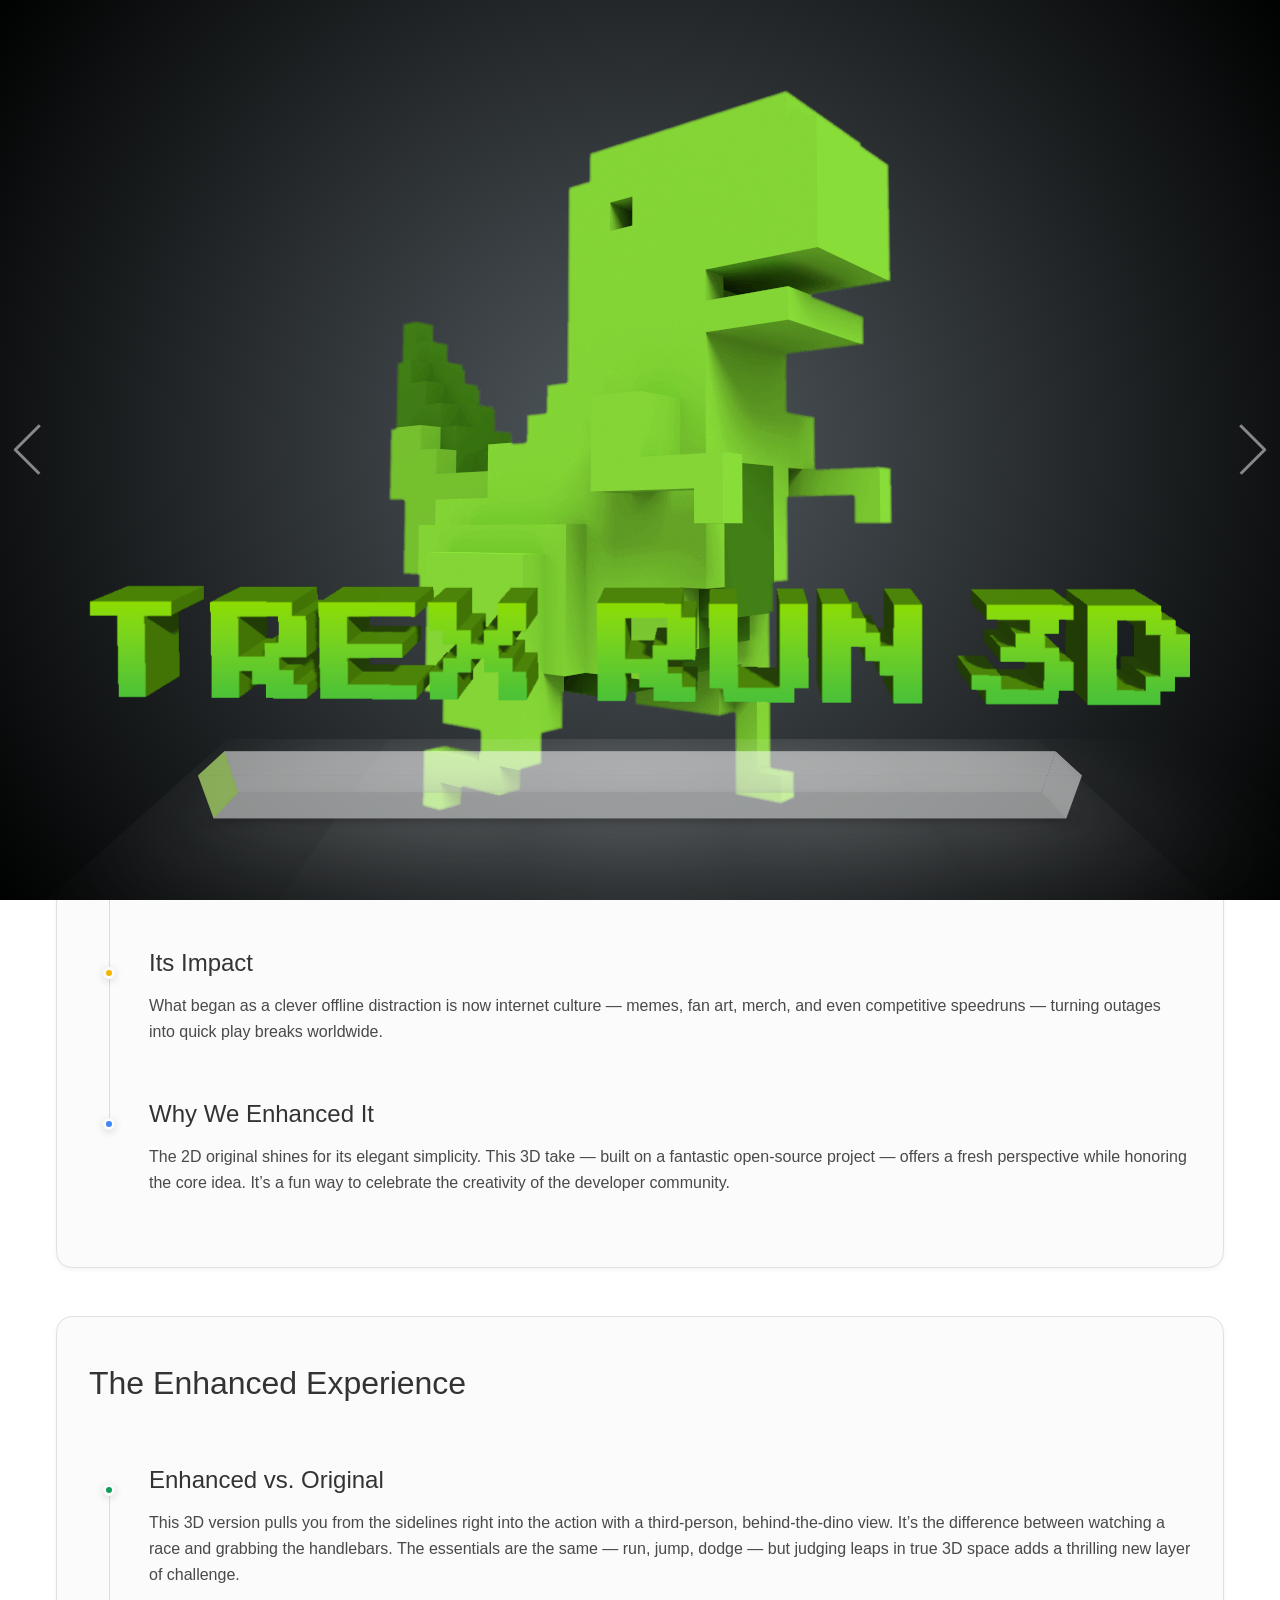
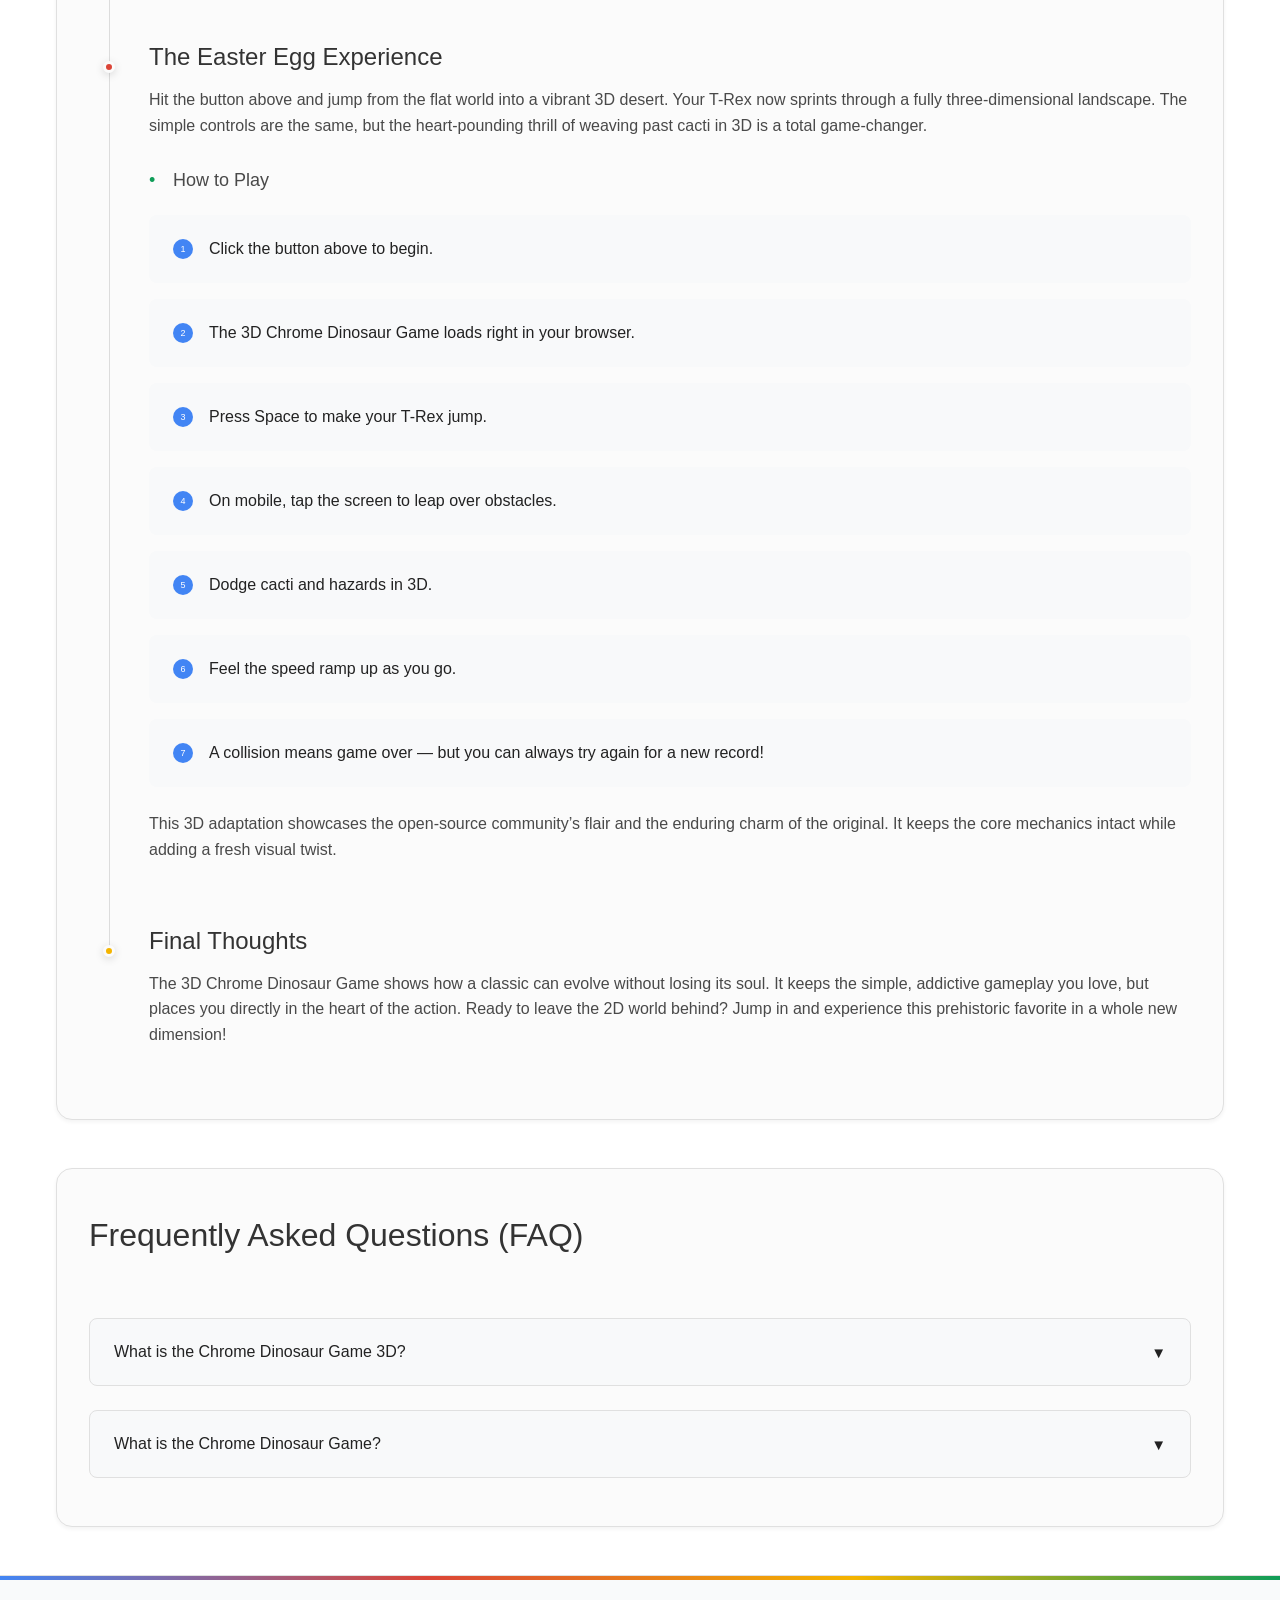
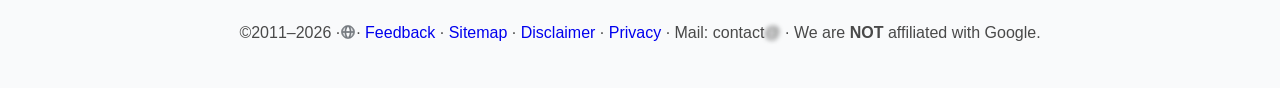
==== commit 5fe0f72e: "Update index.html" ====
--- a/index.html
+++ b/index.html
@@ -1 +1,436 @@
-<!doctype html><html lang="en"><head><script data-cfasync="false">!function(){var e="g-dark",t=document.documentElement;function n(e){try{return e.setItem("__theme_test__","1"),e.removeItem("__theme_test__"),e}catch{return null}}let o=n(window.localStorage);if(o=o||n(window.sessionStorage)){try{"true"===o.getItem("elgoog-dark-mode")&&t.classList.add(e)}catch{}window.__themeStorage=o}else window.__themeStorage={getItem(){return null},setItem(){},removeItem(){}};window._isCurrentDarkTheme_=t.classList.contains(e)}()</script><meta charset="utf-8"><meta name="viewport" content="width=device-width,initial-scale=1"><meta http-equiv="X-UA-Compatible" content="ie=edge"><meta name="description" content="Experience Chrome’s classic T-Rex game in immersive 3D. Leap from the sidelines into the action and guide the dino through a vibrant desert from a thrilling behind-the-back view. Free to play, unblocked, and online!"><title>Chrome Dinosaur Game: 3D — Play on elgooG</title><link rel="canonical" href="https://elgoog.im/dinosaur-game/3d/"><link rel="apple-touch-icon" sizes="76x76" href="/assets/p/dinosaur-game/3d/apple-touch-icon.png"><link rel="icon" type="image/png" sizes="32x32" href="/assets/p/dinosaur-game/3d/favicon-32x32.png"><link rel="icon" type="image/png" sizes="16x16" href="/assets/p/dinosaur-game/3d/favicon-16x16.png"><link rel="manifest" href="/assets/p/dinosaur-game/3d/site.webmanifest"><link rel="mask-icon" href="/assets/p/dinosaur-game/3d/safari-pinned-tab.svg" color="#1a9325"><meta name="msapplication-TileColor" content="#333333"><meta name="theme-color" content="#333333"><meta name="twitter:card" content="summary_large_image"><meta property="fb:app_id" content="2140740992815249"><meta property="og:type" content="website"><meta property="og:url" content="https://elgoog.im/dinosaur-game/3d/"><meta property="og:title" content="Chrome Dinosaur Game: 3D — Play on elgooG"><meta property="og:image" content="https://elgoog.im/assets/p/dinosaur-game/3d/media/dinosaur-game-t-rex-run-3d.jpg"><meta property="og:description" content="Experience Chrome’s classic T-Rex game in immersive 3D. Leap from the sidelines into the action and guide the dino through a vibrant desert from a thrilling behind-the-back view. Free to play, unblocked, and online!"><link rel="stylesheet" href><link rel="stylesheet" href="/assets/css/main.min.css?v=0109"><link rel="preload" as="script" fetchpriority="high" href="/assets/js/main.min.js?v=0106"><link rel="preload" as="image" href="/assets/svg/sprite.svg?v=1" type="image/svg+xml" fetchpriority="high"><script async src="https://www.googletagmanager.com/gtag/js?id=G-90JXHS6ZQJ" type="36fa34c117ac2edf9ea7f954-text/javascript"></script><script type="36fa34c117ac2edf9ea7f954-text/javascript">function gtag(){dataLayer.push(arguments)}window.dataLayer=window.dataLayer||[],gtag("js",new Date),gtag("config","G-90JXHS6ZQJ")</script><script async defer src="https://contextual.media.net/dmedianet.js?cid=8CU256H5F" type="36fa34c117ac2edf9ea7f954-text/javascript"></script><script type="36fa34c117ac2edf9ea7f954-text/javascript">window._mNHandle=window._mNHandle||{},window._mNHandle.queue=window._mNHandle.queue||[],medianet_versionId="3121199"</script><link rel="stylesheet" href="/assets/3d.Dz9qTQX8.css"><script type="36fa34c117ac2edf9ea7f954-module" src="/assets/page.7tVVYoNu.js"></script></head><body class="viewport-popup"><div class="menu-button"><input type="checkbox" id="button-check" class="menu-toggle-checkbox" aria-hidden="true" tabindex="-1"> <button type="button" class="menu-label" aria-controls="menu-w" aria-expanded="false"><span class="burger"><span class="bar"></span> </span><span class="menu-tooltip"><span>M</span><span>E</span><span>N</span><span>U</span></span> <span class="visuallyhidden">Menu</span></button><div class="back-button"><button type="button" class="back-btn" aria-label="Return"><svg xmlns="http://www.w3.org/2000/svg" width="32" height="32" viewbox="0 0 24 24"><path fill="currentColor" d="M12 9.059V6.5a1.001 1.001 0 0 0-1.707-.708L4 12l6.293 6.207a.997.997 0 0 0 1.414 0A1 1 0 0 0 12 17.5v-2.489c2.75.068 5.755.566 8 3.989v-1c0-4.633-3.5-8.443-8-8.941"/></svg> <span class="back-tooltip">Return</span></button></div><div class="menu-overlay" id="menu-overlay" aria-hidden="true"><div class="menu-overlay__backdrop"></div><div id="menu-w" role="banner" class="is-active"><div class="menu-header"><a class="logo" href="../../" title="Back to Home"><svg width="50" height="50" aria-hidden="true" focusable="false"><use href="/assets/svg/sprite.svg?v=1#logo"/></svg> <span>elgooG: Restored Google Easter Eggs</span></a></div><div class="menu-main"><nav id="menu-nav" role="navigation" class="is-active"><div class="col"><h4>Official Google Easter Eggs<br>— Restored</h4><ul><li><a href="../../thanos/">Thanos Snap</a></li><li><a href="../../batman/">Batman</a></li><li><a href="../../mario/">Super Mario Bros.</a></li><li><a href="../../wicked/">Wicked</a></li><li><a href="../../dinosaur-game/birthday/">Dinosaur Game: Birthday</a></li><li><a href="../../zergrush/">Zerg Rush</a></li><li><a href="../../underwater/">Underwater Search</a></li><li><a href="../../friends/phoebe/">Friends: Phoebe</a></li><li><a href="../../breakout/">Atari Breakout</a></li><li><a href="../../zipper/">Google Zipper</a></li><li><a href="../../google-mirror/">Google Mirror</a></li><li><a href="../../let-it-snow/">Let It Snow</a></li><li><a href="../../wizard-of-oz/">Wizard of Oz</a></li><li><a href="../../guitar/">Google Guitar</a></li><li><a href="../../mandalorian/">The Mandalorian</a></li><li><a href="../../star-wars-intro/">Star Wars Opening Crawl</a></li><li><a href="../../snake/on-google-maps/">Google Maps Snake</a></li><li><a href="../../legally-blonde/">Legally Blonde</a></li></ul></div><div class="col"><h4>Official Google Easter Eggs<br>— Enhanced</h4><ul><li><a href="../../dinosaur-game/">Dinosaur Game</a></li><li><a href="../../dinosaur-game/3d/">Dinosaur Game: 3D</a></li><li><a href="../../doabarrelroll/">Do a Barrel Roll</a></li><li><a href="../../snake/">Snake Game</a></li><li><a href="../../gravity/">Google Gravity</a></li><li><a href="../../floating/">Floating Google</a></li><li><a href="../../pacman/">Pac-Man Game</a></li><li><a href="../../google1998/">Google in 1998</a></li><li><a href="../../tilt/">Google Tilt</a></li></ul></div><div class="col"><h4>Unofficial Google Easter Eggs<br>— Enjoy!</h4><ul><li><a href="../../tetris/">Google Tetris</a></li><li><a href="../../matrix/">Google Matrix</a></li><li><a href="../../black/">Google Dark Mode</a></li><li><a href="../../2048/">2048 Game</a></li><li><a href="../../space-invaders/">Space Invaders</a></li><li><a href="../../goooooooooooooooooogle/" class="gspring">Goooooooooooooooooogle</a></li><li><a href="../../əๅɓoo⅁/">əๅɓoo⅁</a></li><li><a href="../../black-hole/">Black Hole Effect</a></li><li><a href="../../search/">Google Search Mirror</a></li><li><a href="../../terminal/">Google Terminal</a></li><li><a href="../../google-fan/">Google FAN</a></li></ul></div><div class="col"><ul><li class="social-li"><a href="#" target="_blank" class="social-icon" title="Share on Facebook"><svg class="icon" width="32" height="32" focusable="false" aria-label="Share on Facebook"><use href="/assets/svg/sprite.svg?v=1#fb"/></svg> </a><a href="#" target="_blank" class="social-icon" title="Share on X (Twitter)"><svg class="icon" width="32" height="32" focusable="false" aria-label="Share on X (Twitter)"><use href="/assets/svg/sprite.svg?v=1#x"/></svg></a></li></ul></div></nav></div><div class="menu-footer"><div class="copyright">©2011–<span class="current-year">2026</span> ·<div class="lang-dropdown"><svg class="icon" aria-label="languages" focusable="false"><use href="/assets/svg/sprite.svg?v=1#lang"/></svg><ul class="lang-dropdown-menu"><li><a href="https://elgoog.im/dinosaur-game/3d/" title="English">EN</a></li><li><a href="https://elgoog.eu/es/dinosaur-game/3d/" title="Español">ES</a></li><li><a href="https://elgoog.eu/pt/dinosaur-game/3d/" title="Português">PT</a></li><li><a href="https://elgoog.eu/de/dinosaur-game/3d/" title="Deutsch">DE</a></li><li><a href="https://elgoog.eu/fr/dinosaur-game/3d/" title="Français">FR</a></li><li><a href="https://elgoog.eu/pl/dinosaur-game/3d/" title="Polski">PL</a></li><li><a href="https://elgoog.eu/it/dinosaur-game/3d/" title="Italiano">IT</a></li><li><a href="https://elgoog.eu/nl/dinosaur-game/3d/" title="Nederlands">NL</a></li><li><a href="https://elgoog.eu/da/dinosaur-game/3d/" title="Dansk">DA</a></li><li><a href="https://elgoog.eu/fi/dinosaur-game/3d/" title="Suomi">FI</a></li><li><a href="https://elgoog.eu/no/dinosaur-game/3d/" title="Norsk">NO</a></li><li><a href="https://elgoog.eu/sv/dinosaur-game/3d/" title="Svenska">SV</a></li><li><a href="https://elgoog.eu/tr/dinosaur-game/3d/" title="Türkçe">TR</a></li><li><a href="https://elgoog.eu/ru/dinosaur-game/3d/" title="Русский">RU</a></li><li><a href="https://elgoog.eu/ro/dinosaur-game/3d/" title="Română">RO</a></li><li><a href="https://elgoog.eu/uk/dinosaur-game/3d/" title="Українська">UK</a></li><li><a href="https://elgoog.eu/el/dinosaur-game/3d/" title="Ελληνικά">EL</a></li><li><a href="https://rugugu.jp/dinosaur-game/3d/" title="日本語">JA</a></li><li><a href="https://geulgu.com/dinosaur-game/3d/" title="한국어">KO</a></li><li><a href="https://elgoog.hk/dinosaur-game/3d/" title="中文">ZH</a></li><li><a href="https://elgoog.vn/dinosaur-game/3d/" title="Tiếng Việt">VI</a></li><li><a href="https://elgoog.me/dinosaur-game/3d/" title="العربية">AR</a></li><li><a href="https://elgoog.in/dinosaur-game/3d/" title="हिन्दी">HI</a></li><li><a href="https://elgoog.pk/dinosaur-game/3d/" title="اردو">UR</a></li></ul></div>· <a target="_blank" href="../../feedback/">Feedback</a> · <a target="_blank" href="/sitemap.xml">Sitemap</a> · <a target="_blank" href="../../disclaimer/">Disclaimer</a> · <a target="_blank" href="../../privacy/">Privacy</a> · <span>Mail: contact<span id="this_host"></span></span> · <span>We are <b>NOT</b> affiliated with Google.</span></div></div></div></div></div><div class="stage" data-egg="dinosaur_3d"><div class="easter-egg-landing"><nav class="easter-egg-nav"><div class="progress-bar"></div><div class="easter-egg-nav__container"><a class="easter-egg-nav__brand" href="../../"><svg class="easter-egg-nav__logo" width="50" height="50" role="img" focusable="false" aria-label="elgooG Logo"><use href="/assets/svg/sprite.svg?v=1#logo"/></svg> <span>elgooG</span> </a><button class="easter-egg-nav__menu-toggle" aria-label="Toggle navigation menu"><span></span> <span></span> <span></span></button><div class="easter-egg-nav__links"><div class="easter-egg-nav__link dropdown"><span class="easter-egg-nav__link__title"><svg class="icon" focusable="false" aria-label="Official Google Easter Eggs"><use href="/assets/svg/sprite.svg?v=1#easter-egg-1"/></svg> <span>Official</span> </span><span class="easter-egg-nav__link__text">Google Easter Eggs</span><div class="dropdown-content"><ul><li><a href="../../thanos/">Thanos Snap</a></li><li><a href="../../batman/">Batman</a></li><li><a href="../../mario/">Super Mario Bros.</a></li><li><a href="../../wicked/">Wicked</a></li><li><a href="../../dinosaur-game/birthday/">Dinosaur Game: Birthday</a></li><li><a href="../../zergrush/">Zerg Rush</a></li><li><a href="../../underwater/">Underwater Search</a></li><li><a href="../../friends/phoebe/">Friends: Phoebe</a></li><li><a href="../../breakout/">Atari Breakout</a></li><li><a href="../../zipper/">Google Zipper</a></li><li><a href="../../google-mirror/">Google Mirror</a></li><li><a href="../../let-it-snow/">Let It Snow</a></li><li><a href="../../wizard-of-oz/">Wizard of Oz</a></li><li><a href="../../guitar/">Google Guitar</a></li><li><a href="../../mandalorian/">The Mandalorian</a></li><li><a href="../../star-wars-intro/">Star Wars Opening Crawl</a></li><li><a href="../../snake/on-google-maps/">Google Maps Snake</a></li><li><a href="../../legally-blonde/">Legally Blonde</a></li></ul></div></div><div class="easter-egg-nav__link dropdown"><span class="easter-egg-nav__link__title"><svg class="icon" focusable="false" aria-label="Enhanced Google Easter Eggs"><use href="/assets/svg/sprite.svg?v=1#easter-egg-2"/></svg> <span>Enhanced</span> </span><span class="easter-egg-nav__link__text">Google Easter Eggs</span><div class="dropdown-content"><ul><li><a href="../../dinosaur-game/">Dinosaur Game</a></li><li><a href="../../dinosaur-game/3d/">Dinosaur Game: 3D</a></li><li><a href="../../doabarrelroll/">Do a Barrel Roll</a></li><li><a href="../../snake/">Snake Game</a></li><li><a href="../../gravity/">Google Gravity</a></li><li><a href="../../floating/">Floating Google</a></li><li><a href="../../pacman/">Pac-Man Game</a></li><li><a href="../../google1998/">Google in 1998</a></li><li><a href="../../tilt/">Google Tilt</a></li></ul></div></div><div class="easter-egg-nav__link dropdown"><span class="easter-egg-nav__link__title"><svg class="icon" focusable="false" aria-label="Unofficial Google Easter Eggs"><use href="/assets/svg/sprite.svg?v=1#easter-egg-3"/></svg> <span>Unofficial</span> </span><span class="easter-egg-nav__link__text">Google Easter Eggs</span><div class="dropdown-content"><ul><li><a href="../../tetris/">Google Tetris</a></li><li><a href="../../matrix/">Google Matrix</a></li><li><a href="../../black/">Google Dark Mode</a></li><li><a href="../../2048/">2048 Game</a></li><li><a href="../../space-invaders/">Space Invaders</a></li><li><a href="../../goooooooooooooooooogle/" class="gspring">Goooooooooooooooooogle</a></li><li><a href="../../əๅɓoo⅁/">əๅɓoo⅁</a></li><li><a href="../../black-hole/">Black Hole Effect</a></li><li><a href="../../search/">Google Search Mirror</a></li><li><a href="../../terminal/">Google Terminal</a></li><li><a href="../../google-fan/">Google FAN</a></li></ul></div></div><a href="#easter-egg-section-faq" class="easter-egg-nav__link easter-egg-nav__link--faq">FAQ</a></div><button type="button" class="theme-toggle easter-egg-nav__theme-toggle" role="switch" aria-checked="false" aria-label="Toggle light/dark theme" title="Toggle light/dark theme"><svg class="theme-icon theme-icon-light" aria-hidden="true" focusable="false"><use href="/assets/svg/sprite.svg?v=1#light"/></svg> <svg class="theme-icon theme-icon-dark" aria-hidden="true" focusable="false"><use href="/assets/svg/sprite.svg?v=1#dark"/></svg> <span class="visuallyhidden">Toggle light/dark theme</span></button></div></nav><main class="easter-egg-main"><article><h1 class="easter-egg-title">Chrome Dino Game: 3D</h1><p class="easter-egg-hint">👇 Scroll down to play!</p><section class="easter-egg-section key-facts-section"><h2 class="easter-egg-section__title">Quick Facts</h2><div class="key-facts-grid"><div class="key-facts-card key-facts-card--blue"><strong class="key-facts-card__title"><svg class="emoji-icon" aria-hidden="true" focusable="false"><use href="/assets/svg/sprite.svg?v=1#summary"/></svg> <span class="text">Summary</span></strong><p>The classic Chrome Dinosaur Game, now in 3D — an immersive behind‑the‑T‑Rex view.</p></div><div class="key-facts-card key-facts-card--yellow"><strong class="key-facts-card__title"><svg class="emoji-icon" aria-hidden="true" focusable="false"><use href="/assets/svg/sprite.svg?v=1#creator"/></svg> <span class="text">Creator</span></strong><p>Priler</p></div><div class="key-facts-card key-facts-card--red"><strong class="key-facts-card__title"><svg class="emoji-icon" aria-hidden="true" focusable="false"><use href="/assets/svg/sprite.svg?v=1#launch"/></svg> <span class="text">Launched</span></strong><p>2020</p></div><div class="key-facts-card key-facts-card--green"><strong class="key-facts-card__title"><svg class="emoji-icon" aria-hidden="true" focusable="false"><use href="/assets/svg/sprite.svg?v=1#status"/></svg> <span class="text">Status</span></strong><p>Active<br><span>(Enhanced by elgooG)</span></p></div></div></section><section class="easter-egg-section easter-egg-section__CTA"><h2 class="easter-egg-section__title">Interact with the Easter Egg</h2><div><button class="easter-egg-CTA__button"><span class="easter-egg-CTA__button__text">Play the Easter Egg Now!</span> <svg stroke="currentColor" fill="currentColor" stroke-width="0" viewbox="0 0 24 24" xmlns="http://www.w3.org/2000/svg"><path fill="none" d="M0 0h24v24H0V0z"/><path d="M4 12l1.41 1.41L11 7.83V20h2V7.83l5.58 5.59L20 12l-8-8-8 8z"/></svg></button></div><div class="easter-egg-landing-slot"><div class="adsbyvli" style="width:970px;height:250px" data-ad-slot></div></div></section><section class="easter-egg-section"><h2 class="easter-egg-section__title">The Official Google Version</h2><div class="timeline-wrapper"><div class="timeline-node"><div class="timeline-marker"></div><div class="timeline-content"><h3 class="easter-egg-section__subtitle">How It Started</h3><div class="content-group"><p>The original Chrome Dinosaur Game is a built-in Easter egg in Google Chrome that appears when you’re offline. Start it by pressing Space on the “No Internet” page or by typing <code>chrome://dino</code> in the address bar. This iconic endless runner sends a T-Rex sprinting across a minimalist, pixel desert.</p></div></div></div><div class="timeline-node"><div class="timeline-marker"></div><div class="timeline-content"><h3 class="easter-egg-section__subtitle">What It Did</h3><div class="content-group"><p>The classic 2D version uses clean black-and-white pixel art. Your T-Rex runs automatically; you time jumps over cacti and duck under pterodactyls as the speed steadily climbs. The stripped-back look nods to your offline status and keeps the focus on reflexes and rhythm.</p></div></div></div><div class="timeline-node"><div class="timeline-marker"></div><div class="timeline-content"><h3 class="easter-egg-section__subtitle">Its Impact</h3><div class="content-group"><p>What began as a clever offline distraction is now internet culture — memes, fan art, merch, and even competitive speedruns — turning outages into quick play breaks worldwide.</p></div></div></div><div class="timeline-node"><div class="timeline-marker"></div><div class="timeline-content"><h3 class="easter-egg-section__subtitle">Why We Enhanced It</h3><div class="content-group"><p>The 2D original shines for its elegant simplicity. This 3D take — built on a fantastic open-source project — offers a fresh perspective while honoring the core idea. It’s a fun way to celebrate the creativity of the developer community.</p></div></div></div></div></section><section class="easter-egg-section"><h2 class="easter-egg-section__title">The Enhanced Experience</h2><div class="timeline-wrapper"><div class="timeline-node"><div class="timeline-marker"></div><div class="timeline-content"><h3 class="easter-egg-section__subtitle">Enhanced vs. Original</h3><div class="content-group"><p>This 3D version pulls you from the sidelines right into the action with a third-person, behind-the-dino view. It’s the difference between watching a race and grabbing the handlebars. The essentials are the same — run, jump, dodge — but judging leaps in true 3D space adds a thrilling new layer of challenge.</p></div></div></div><div class="timeline-node"><div class="timeline-marker"></div><div class="timeline-content"><h3 class="easter-egg-section__subtitle">The Easter Egg Experience</h3><div class="content-group"><p>Hit the button above and jump from the flat world into a vibrant 3D desert. Your T-Rex now sprints through a fully three-dimensional landscape. The simple controls are the same, but the heart-pounding thrill of weaving past cacti in 3D is a total game-changer.</p></div><div class="steps"><h4 class="easter-egg-section__h4title">How to Play</h4><ol class="steps-list"><li class="steps-list__item">Click the button above to begin.</li><li class="steps-list__item">The 3D Chrome Dinosaur Game loads right in your browser.</li><li class="steps-list__item">Press Space to make your T-Rex jump.</li><li class="steps-list__item">On mobile, tap the screen to leap over obstacles.</li><li class="steps-list__item">Dodge cacti and hazards in 3D.</li><li class="steps-list__item">Feel the speed ramp up as you go.</li><li class="steps-list__item">A collision means game over — but you can always try again for a new record!</li></ol><div class="content-group"><p>This 3D adaptation showcases the open-source community’s flair and the enduring charm of the original. It keeps the core mechanics intact while adding a fresh visual twist.</p></div></div></div></div><div class="timeline-node"><div class="timeline-marker"></div><div class="timeline-content"><h3 class="easter-egg-section__subtitle">Final Thoughts</h3><div class="content-group"><p>The 3D Chrome Dinosaur Game shows how a classic can evolve without losing its soul. It keeps the simple, addictive gameplay you love, but places you directly in the heart of the action. Ready to leave the 2D world behind? Jump in and experience this prehistoric favorite in a whole new dimension!</p></div></div></div></div></section><section id="easter-egg-section-faq" class="easter-egg-section"><h2 class="easter-egg-section__title">Frequently Asked Questions (FAQ)</h2><div class="faq-container" itemscope itemtype="https://schema.org/FAQPage"><div class="faq-item" itemscope itemprop="mainEntity" itemtype="https://schema.org/Question"><details><summary class="faq-item__question" itemprop="name" title="What is the Chrome Dinosaur Game 3D?"><span>What is the Chrome Dinosaur Game 3D?</span></summary><div class="faq-item__answer" itemscope itemprop="acceptedAnswer" itemtype="https://schema.org/Answer"><div itemprop="text"><p>Think of it as jumping from the sidelines into the driver’s seat. The Chrome Dinosaur Game 3D reimagines the iconic offline runner with an immersive, behind-the-back view. You’re no longer watching a side-scroller; you’re guiding a 3D T-Rex through a dynamic desert.</p><p>It keeps the soul of the original — that pick-up-and-play simplicity you love — but the added depth makes it an entirely new challenge. It’s the best way to fall in love with a classic all over again.</p></div></div></details></div><div class="faq-item" itemscope itemprop="mainEntity" itemtype="https://schema.org/Question"><details><summary class="faq-item__question" itemprop="name" title="What is the Chrome Dinosaur Game?"><span>What is the Chrome Dinosaur Game?</span></summary><div class="faq-item__answer" itemscope itemprop="acceptedAnswer" itemtype="https://schema.org/Answer"><div itemprop="text"><p>The Chrome Dinosaur Game is a built-in mini game in Google Chrome that appears when you’re offline. It’s a simple, endlessly replayable runner starring a charming pixel T-Rex.</p><p>Your goal is to jump over cacti and duck under pterodactyls as the pace ramps up. The longer you last, the higher your score climbs.</p><p>You can launch it by typing chrome://dino in the address bar, pressing Space on the “No internet” page, or just play it here anytime.</p></div></div></details></div></div></section></article></main><footer class="easter-egg-footer"><div class="easter-egg-footer__content"><div class="copyright">©2011–<span class="current-year">2026</span> ·<div class="lang-dropdown"><svg class="icon" aria-label="languages" focusable="false"><use href="/assets/svg/sprite.svg?v=1#lang"/></svg><ul class="lang-dropdown-menu"><li><a href="https://elgoog.im/dinosaur-game/3d/" title="English">EN</a></li><li><a href="https://elgoog.eu/es/dinosaur-game/3d/" title="Español">ES</a></li><li><a href="https://elgoog.eu/pt/dinosaur-game/3d/" title="Português">PT</a></li><li><a href="https://elgoog.eu/de/dinosaur-game/3d/" title="Deutsch">DE</a></li><li><a href="https://elgoog.eu/fr/dinosaur-game/3d/" title="Français">FR</a></li><li><a href="https://elgoog.eu/pl/dinosaur-game/3d/" title="Polski">PL</a></li><li><a href="https://elgoog.eu/it/dinosaur-game/3d/" title="Italiano">IT</a></li><li><a href="https://elgoog.eu/nl/dinosaur-game/3d/" title="Nederlands">NL</a></li><li><a href="https://elgoog.eu/da/dinosaur-game/3d/" title="Dansk">DA</a></li><li><a href="https://elgoog.eu/fi/dinosaur-game/3d/" title="Suomi">FI</a></li><li><a href="https://elgoog.eu/no/dinosaur-game/3d/" title="Norsk">NO</a></li><li><a href="https://elgoog.eu/sv/dinosaur-game/3d/" title="Svenska">SV</a></li><li><a href="https://elgoog.eu/tr/dinosaur-game/3d/" title="Türkçe">TR</a></li><li><a href="https://elgoog.eu/ru/dinosaur-game/3d/" title="Русский">RU</a></li><li><a href="https://elgoog.eu/ro/dinosaur-game/3d/" title="Română">RO</a></li><li><a href="https://elgoog.eu/uk/dinosaur-game/3d/" title="Українська">UK</a></li><li><a href="https://elgoog.eu/el/dinosaur-game/3d/" title="Ελληνικά">EL</a></li><li><a href="https://rugugu.jp/dinosaur-game/3d/" title="日本語">JA</a></li><li><a href="https://geulgu.com/dinosaur-game/3d/" title="한국어">KO</a></li><li><a href="https://elgoog.hk/dinosaur-game/3d/" title="中文">ZH</a></li><li><a href="https://elgoog.vn/dinosaur-game/3d/" title="Tiếng Việt">VI</a></li><li><a href="https://elgoog.me/dinosaur-game/3d/" title="العربية">AR</a></li><li><a href="https://elgoog.in/dinosaur-game/3d/" title="हिन्दी">HI</a></li><li><a href="https://elgoog.pk/dinosaur-game/3d/" title="اردو">UR</a></li></ul></div>· <a target="_blank" href="../../feedback/">Feedback</a> · <a target="_blank" href="/sitemap.xml">Sitemap</a> · <a target="_blank" href="../../disclaimer/">Disclaimer</a> · <a target="_blank" href="../../privacy/">Privacy</a> · <span>Mail: contact<span id="this_host"></span></span> · <span>We are <b>NOT</b> affiliated with Google.</span></div></div></footer><button class="back-to-top" aria-label="Back to top"></button></div><script type="36fa34c117ac2edf9ea7f954-text/javascript">(()=>{const t=()=>{if(!window.__elgoogLandingAdLoaded){var e=window.__elgoog?.ads;if(!e)return!1;window.__elgoogLandingAdLoaded=!0,e.loadMnet?.(".easter-egg-landing-slot","274657612","970x250","mnet-text-slot")}return!0};var e=()=>{if(!t()){let e=0;const n=setInterval(()=>{e+=1,(t()||50<=e)&&clearInterval(n)},100)}};"loading"===document.readyState?document.addEventListener("DOMContentLoaded",e,{once:!0}):e()})()</script><div class="viewport viewport-initialized prepare-transition visible" data-egg="dinosaur_3d"><div id="preloader"><div class="progress"><div class="chart"><div id="game-load-progress" class="bar lime bar-0"><div class="face top"><div class="growing-bar"></div></div><div class="face side-0"><div class="growing-bar"></div></div><div class="face floor"><div class="growing-bar"></div></div><div class="face side-a"></div><div class="face side-b"></div><div class="face side-1"><div class="growing-bar"></div></div></div></div></div></div><div id="chrome-no-internet"><nav class="dark-nav"><button type="button" class="theme-toggle stage-theme-toggle" role="switch" aria-checked="false" aria-label="Toggle light/dark theme" title="Toggle light/dark theme"><svg class="theme-icon theme-icon-light" aria-hidden="true" focusable="false"><use href="/assets/svg/sprite.svg?v=1#light"/></svg> <svg class="theme-icon theme-icon-dark" aria-hidden="true" focusable="false"><use href="/assets/svg/sprite.svg?v=1#dark"/></svg> <span class="visuallyhidden">Toggle light/dark theme</span></button><div class="socialShareButton"><button type="button" class="shareButton main" aria-haspopup="true" aria-expanded="false" aria-labelledby="share-button__label-share" title="Share this page"><svg class="share icon" aria-hidden="true" focusable="false"><use href="/assets/svg/sprite.svg?v=1#share"/></svg> <svg class="close icon" aria-hidden="true" focusable="false"><use href="/assets/svg/sprite.svg?v=1#close"/></svg> <span class="visuallyhidden share-label" id="share-button__label-share">Share this page</span> <span class="visuallyhidden close-label" id="share-button__label-close" aria-hidden="true">Close</span></button> <button class="shareButton fb" title="Share on Facebook"><svg class="icon" aria-label="Facebook" role="img" focusable="false"><use href="/assets/svg/sprite.svg?v=1#fb"/></svg></button> <button class="shareButton tw" title="Share on X (Twitter)"><svg class="icon" aria-label="X/Twitter" role="img" focusable="false"><use href="/assets/svg/sprite.svg?v=1#x"/></svg></button></div></nav><div class="poster"></div><h2><a href="./">Chrome T-Rex Dinosaur Game in 3D</a></h2><div id="tr_slot1x1"><div class="adsbyvli" style="width:336px;height:280px" data-ad-slot></div></div><div class="info"><p>Try:</p><ul><li id="game-start" class="hidden"><kbd>Click</kbd> or <kbd>Tap 👆</kbd> the dino to &laquo;🎮 START&raquo; the adventure!</li><li><span>Explore more</span> <span class="check-more" data-check-more><span class="check-more__label">Chrome Dinosaur Games</span> <span class="check-more__menu" data-check-more-menu aria-hidden="true" role="menu"><span class="check-more__section">- Limited Edition -</span> <a class="check-more__link" data-check-more-link href="../birthday/">Dino’s Birthday</a> <span class="check-more__section">- 2020 Olympics -</span> <a class="check-more__link" data-check-more-link href="../hurdling/">Dino Hurdles</a> <a class="check-more__link" data-check-more-link href="../gymnastics/">Dino Gymnastics</a> <a class="check-more__link" data-check-more-link href="../surfing/">Dino Surfing</a> <a class="check-more__link" data-check-more-link href="../swimming/">Dino Swimming</a> <a class="check-more__link" data-check-more-link href="../equestrian/">Dino Equestrian</a> <a class="check-more__link check-more__link--tight" data-check-more-link href="../skateboarding/">Dino Skateboarding</a> <span class="check-more__section">- Unofficial -</span> <a class="check-more__link check-more__link--centered" data-check-more-link href="../3d/">Chrome Dino 3D</a> <span class="check-more__section">- Original Edition -</span> <a class="check-more__link check-more__link--centered" data-check-more-link href="../">chrome://dino</a></span></span></li><li>Checking the network cables, modem, and router...</li><li>Reconnecting to Wi-Fi...</li><li>Created by <a target="_blank" href="https://github.com/Priler/dino3d">Abraham Tugalov</a></li></ul><small>ERR_INTERNET_DISCONNECTED</small></div></div><div id="game-restart" class="hidden"><h3>GAME OVER</h3><div id="tr_slot468" class="slot468"><div class="adsbyvli" style="width:320px;height:100px" data-ad-slot></div></div><img class="restart-img" src="/assets/p/dinosaur-game/3d/media/repeat.png" alt="game restart"></div></div></div><nav class="nav-arrow"><div class="arrow-prev arrow"><span class="arrow-icon-wrap"></span><div class="main-w"><span><span>Previous</span><h3 id="title-prev"><a class="prev-link" href></a></h3></span><h4 id="des-prev"><a class="prev-link" href></a></h4><a class="prev-link hidden-link" href></a></div></div><div class="arrow-next arrow"><span class="arrow-icon-wrap"></span><div class="main-w"><span><span>Next</span><h3 id="title-next"><a class="next-link" href></a></h3></span><h4 id="des-next"><a class="next-link" href></a></h4><a class="next-link hidden-link" href></a></div></div></nav><div id="langModal"><div id="languageAlert"><p></p><div class="button-group"><a id="goToNewLang" href="#" target="_blank"></a> <button id="closeAlert"></button></div><div><input type="checkbox" id="noAskAgain"> <label for="noAskAgain"></label></div></div></div><script fetchpriority="high" src="/assets/js/main.min.js?v=0106" type="36fa34c117ac2edf9ea7f954-text/javascript"></script><script src="/assets/js/aplus.min.js?v=0106" defer onerror fetchpriority="high" type="36fa34c117ac2edf9ea7f954-text/javascript"></script><script src="/assets/js/lib/three@0.122.0/build/three.min.js" type="36fa34c117ac2edf9ea7f954-text/javascript"></script><script src="/assets/js/lib/three@0.122.0/examples/js/controls/OrbitControls.min.js" type="36fa34c117ac2edf9ea7f954-text/javascript"></script><script type="36fa34c117ac2edf9ea7f954-module" src="/assets/js/lib/three@0.122.0/src/helpers/CameraHelper.min.js"></script><script src="/assets/js/lib/three@0.122.0/examples/js/loaders/OBJLoader.min.js" type="36fa34c117ac2edf9ea7f954-text/javascript"></script><script src="/assets/js/lib/vox.js@1.1.0/build/vox.min.js" type="36fa34c117ac2edf9ea7f954-text/javascript"></script><script src="/assets/js/lib/three@0.122.0/examples/js/postprocessing/EffectComposer.min.js" type="36fa34c117ac2edf9ea7f954-text/javascript"></script><script src="/assets/js/lib/three@0.122.0/examples/js/postprocessing/RenderPass.min.js" type="36fa34c117ac2edf9ea7f954-text/javascript"></script><script src="/assets/js/lib/three@0.122.0/examples/js/postprocessing/ShaderPass.min.js" type="36fa34c117ac2edf9ea7f954-text/javascript"></script><script src="/assets/js/lib/three@0.122.0/examples/js/shaders/CopyShader.min.js" type="36fa34c117ac2edf9ea7f954-text/javascript"></script><script src="/assets/js/lib/three@0.122.0/examples/js/shaders/ConvolutionShader.min.js" type="36fa34c117ac2edf9ea7f954-text/javascript"></script><script src="/assets/js/lib/three@0.122.0/examples/js/postprocessing/SAOPass.min.js" type="36fa34c117ac2edf9ea7f954-text/javascript"></script><script src="/assets/js/lib/three@0.122.0/examples/js/shaders/SAOShader.min.js" type="36fa34c117ac2edf9ea7f954-text/javascript"></script><script src="/assets/js/lib/three@0.122.0/examples/js/shaders/DepthLimitedBlurShader.min.js" type="36fa34c117ac2edf9ea7f954-text/javascript"></script><script src="/assets/js/lib/three@0.122.0/examples/js/shaders/UnpackDepthRGBAShader.min.js" type="36fa34c117ac2edf9ea7f954-text/javascript"></script><script src="/assets/js/lib/three-nebula@5.1.1/build/three-nebula.min.js" type="36fa34c117ac2edf9ea7f954-text/javascript"></script><script src="/assets/js/lib/howler@2.2.0/dist/howler.min.js" type="36fa34c117ac2edf9ea7f954-text/javascript"></script><script src="/assets/js/lib/visibly.js@0.1.1/visibly.min.js" type="36fa34c117ac2edf9ea7f954-text/javascript"></script><script src="/assets/p/dinosaur-game/3d/js/config-low.min.js?v=1124" type="36fa34c117ac2edf9ea7f954-text/javascript"></script><script src="/assets/p/dinosaur-game/3d/js/build.min.js?v=0106" type="36fa34c117ac2edf9ea7f954-text/javascript"></script><script type="36fa34c117ac2edf9ea7f954-text/javascript">const currTrexGame="3d",linkElements=document.querySelectorAll(".check-more [data-check-more-link]");linkElements.forEach(e=>{e.getAttribute("href").includes(currTrexGame.toLowerCase())&&(e.classList.add("is-current"),e.title="You are now on this page")}),document.addEventListener("DOMContentLoaded",function(){let t=document.querySelector(".check-more");if(t){let e=t.querySelector("[data-check-more-menu]");if(e){const n=()=>{t.classList.add("is-open"),e.setAttribute("aria-hidden","false")},o=()=>{t.classList.remove("is-open"),e.setAttribute("aria-hidden","true")};t.addEventListener("click",function(e){e.stopPropagation(),(t.classList.contains("is-open")?o:n)()}),window.matchMedia("(hover:hover)").matches&&(t.addEventListener("mouseover",function(){n()}),t.addEventListener("mouseout",function(){o()}))}}})</script><script type="36fa34c117ac2edf9ea7f954-text/javascript">let hasLoadedDAError=!1,hasLoadedDAGameover=!1;function loadDA_error(){hasLoadedDAError||(hasLoadedDAError=!0,__elgoog.ads.loadMnet("#tr_slot1x1","178211857","300x250","mnet-text-slot"))}function loadDA_gameover(){hasLoadedDAGameover||(hasLoadedDAGameover=!0,__elgoog.ads.loadMnet("#tr_slot468","189290687","320x50","mnet-text-slot"))}</script><script src="/cdn-cgi/scripts/7d0fa10a/cloudflare-static/rocket-loader.min.js" data-cf-settings="36fa34c117ac2edf9ea7f954-|49" defer></script></body></html>+<!doctype html>
+<html lang="en">
+  <head>
+    <script data-cfasync="false">
+      ! function() {
+        var e = "g-dark",
+          t = document.documentElement;
+
+        function n(e) {
+          try {
+            return e.setItem("__theme_test__", "1"), e.removeItem("__theme_test__"), e
+          } catch {
+            return null
+          }
+        }
+        let o = n(window.localStorage);
+        if (o = o || n(window.sessionStorage)) {
+          try {
+            "true" === o.getItem("elgoog-dark-mode") && t.classList.add(e)
+          } catch {}
+          window.__themeStorage = o
+        } else window.__themeStorage = {
+          getItem() {
+            return null
+          },
+          setItem() {},
+          removeItem() {}
+        };
+        window._isCurrentDarkTheme_ = t.classList.contains(e)
+      }()
+    </script>
+    <meta charset="utf-8">
+    <meta name="viewport" content="width=device-width,initial-scale=1">
+    <meta http-equiv="X-UA-Compatible" content="ie=edge">
+    <meta name="description" content="Experience Chrome’s classic T-Rex game in immersive 3D. Leap from the sidelines into the action and guide the dino through a vibrant desert from a thrilling behind-the-back view. Free to play, unblocked, and online!">
+    <title>Chrome Dinosaur Game: 3D — Play on elgooG</title>
+    <link rel="canonical" href="https://elgoog.im/dinosaur-game/3d/">
+    <link rel="apple-touch-icon" sizes="76x76" href="./assets/p/dinosaur-game/3d/apple-touch-icon.png">
+    <link rel="icon" type="image/png" sizes="32x32" href="./assets/p/dinosaur-game/3d/favicon-32x32.png">
+    <link rel="icon" type="image/png" sizes="16x16" href="./assets/p/dinosaur-game/3d/favicon-16x16.png">
+    <link rel="manifest" href="./assets/p/dinosaur-game/3d/site.webmanifest">
+    <link rel="mask-icon" href="./assets/p/dinosaur-game/3d/safari-pinned-tab.svg" color="#1a9325">
+    <meta name="msapplication-TileColor" content="#333333">
+    <meta name="theme-color" content="#333333">
+    <meta name="twitter:card" content="summary_large_image">
+    <meta property="fb:app_id" content="2140740992815249">
+    <meta property="og:type" content="website">
+    <meta property="og:url" content="https://elgoog.im/dinosaur-game/3d/">
+    <meta property="og:title" content="Chrome Dinosaur Game: 3D — Play on elgooG">
+    <meta property="og:image" content="https://elgoog.im./assets/p/dinosaur-game/3d/media/dinosaur-game-t-rex-run-3d.jpg">
+    <meta property="og:description" content="Experience Chrome’s classic T-Rex game in immersive 3D. Leap from the sidelines into the action and guide the dino through a vibrant desert from a thrilling behind-the-back view. Free to play, unblocked, and online!">
+    <link rel="stylesheet" href>
+    <link rel="stylesheet" href="./assets/css/main.min.css?v=0109">
+    <link rel="preload" as="script" fetchpriority="high" href="./assets/js/main.min.js?v=0106">
+    <link rel="preload" as="image" href="./assets/svg/sprite.svg?v=1" type="image/svg+xml" fetchpriority="high">
+    <script async src="https://www.googletagmanager.com/gtag/js?id=G-90JXHS6ZQJ" type="36fa34c117ac2edf9ea7f954-text/javascript"></script>
+    <script type="36fa34c117ac2edf9ea7f954-text/javascript">
+      function gtag() {
+        dataLayer.push(arguments)
+      }
+      window.dataLayer = window.dataLayer || [], gtag("js", new Date), gtag("config", "G-90JXHS6ZQJ")
+    </script>
+    <script async defer src="https://contextual.media.net/dmedianet.js?cid=8CU256H5F" type="36fa34c117ac2edf9ea7f954-text/javascript"></script>
+    <script type="36fa34c117ac2edf9ea7f954-text/javascript">
+      window._mNHandle = window._mNHandle || {}, window._mNHandle.queue = window._mNHandle.queue || [], medianet_versionId = "3121199"
+    </script>
+    <link rel="stylesheet" href="./assets/3d.Dz9qTQX8.css">
+    <script type="36fa34c117ac2edf9ea7f954-module" src="./assets/page.7tVVYoNu.js"></script>
+  </head>
+  <body class="viewport-popup">
+   
+        </nav>
+        <main class="easter-egg-main">
+          <article>
+            <h1 class="easter-egg-title">Chrome Dino Game: 3D</h1>
+            <p class="easter-egg-hint">👇 Scroll down to play!</p>
+            <section class="easter-egg-section key-facts-section">
+              <h2 class="easter-egg-section__title">Quick Facts</h2>
+              <div class="key-facts-grid">
+                <div class="key-facts-card key-facts-card--blue"><strong class="key-facts-card__title"><svg class="emoji-icon" aria-hidden="true" focusable="false">
+                      <use href="./assets/svg/sprite.svg?v=1#summary" />
+                    </svg><span class="text">Summary</span></strong>
+                  <p>The classic Chrome Dinosaur Game, now in 3D — an immersive behind‑the‑T‑Rex view.</p>
+                </div>
+                <div class="key-facts-card key-facts-card--yellow"><strong class="key-facts-card__title"><svg class="emoji-icon" aria-hidden="true" focusable="false">
+                      <use href="./assets/svg/sprite.svg?v=1#creator" />
+                    </svg><span class="text">Creator</span></strong>
+                  <p>Priler</p>
+                </div>
+                <div class="key-facts-card key-facts-card--red"><strong class="key-facts-card__title"><svg class="emoji-icon" aria-hidden="true" focusable="false">
+                      <use href="./assets/svg/sprite.svg?v=1#launch" />
+                    </svg><span class="text">Launched</span></strong>
+                  <p>2020</p>
+                </div>
+                <div class="key-facts-card key-facts-card--green"><strong class="key-facts-card__title"><svg class="emoji-icon" aria-hidden="true" focusable="false">
+                      <use href="./assets/svg/sprite.svg?v=1#status" />
+                    </svg><span class="text">Status</span></strong>
+                  <p>Active<br><span>(Enhanced by elgooG)</span></p>
+                </div>
+              </div>
+            </section>
+            <section class="easter-egg-section easter-egg-section__CTA">
+              <h2 class="easter-egg-section__title">Interact with the Easter Egg</h2>
+              <div><button class="easter-egg-CTA__button"><span class="easter-egg-CTA__button__text">Play the Easter Egg Now!</span><svg stroke="currentColor" fill="currentColor" stroke-width="0" viewbox="0 0 24 24" xmlns="http://www.w3.org/2000/svg">
+                    <path fill="none" d="M0 0h24v24H0V0z" />
+                    <path d="M4 12l1.41 1.41L11 7.83V20h2V7.83l5.58 5.59L20 12l-8-8-8 8z" />
+                  </svg></button></div>
+              <div class="easter-egg-landing-slot">
+                <div class="adsbyvli" style="width:970px;height:250px" data-ad-slot></div>
+              </div>
+            </section>
+            <section class="easter-egg-section">
+              <h2 class="easter-egg-section__title">The Official Google Version</h2>
+              <div class="timeline-wrapper">
+                <div class="timeline-node">
+                  <div class="timeline-marker"></div>
+                  <div class="timeline-content">
+                    <h3 class="easter-egg-section__subtitle">How It Started</h3>
+                    <div class="content-group">
+                      <p>The original Chrome Dinosaur Game is a built-in Easter egg in Google Chrome that appears when you’re offline. Start it by pressing Space on the “No Internet” page or by typing <code>chrome://dino</code> in the address bar. This iconic endless runner sends a T-Rex sprinting across a minimalist, pixel desert.</p>
+                    </div>
+                  </div>
+                </div>
+                <div class="timeline-node">
+                  <div class="timeline-marker"></div>
+                  <div class="timeline-content">
+                    <h3 class="easter-egg-section__subtitle">What It Did</h3>
+                    <div class="content-group">
+                      <p>The classic 2D version uses clean black-and-white pixel art. Your T-Rex runs automatically; you time jumps over cacti and duck under pterodactyls as the speed steadily climbs. The stripped-back look nods to your offline status and keeps the focus on reflexes and rhythm.</p>
+                    </div>
+                  </div>
+                </div>
+                <div class="timeline-node">
+                  <div class="timeline-marker"></div>
+                  <div class="timeline-content">
+                    <h3 class="easter-egg-section__subtitle">Its Impact</h3>
+                    <div class="content-group">
+                      <p>What began as a clever offline distraction is now internet culture — memes, fan art, merch, and even competitive speedruns — turning outages into quick play breaks worldwide.</p>
+                    </div>
+                  </div>
+                </div>
+                <div class="timeline-node">
+                  <div class="timeline-marker"></div>
+                  <div class="timeline-content">
+                    <h3 class="easter-egg-section__subtitle">Why We Enhanced It</h3>
+                    <div class="content-group">
+                      <p>The 2D original shines for its elegant simplicity. This 3D take — built on a fantastic open-source project — offers a fresh perspective while honoring the core idea. It’s a fun way to celebrate the creativity of the developer community.</p>
+                    </div>
+                  </div>
+                </div>
+              </div>
+            </section>
+            <section class="easter-egg-section">
+              <h2 class="easter-egg-section__title">The Enhanced Experience</h2>
+              <div class="timeline-wrapper">
+                <div class="timeline-node">
+                  <div class="timeline-marker"></div>
+                  <div class="timeline-content">
+                    <h3 class="easter-egg-section__subtitle">Enhanced vs. Original</h3>
+                    <div class="content-group">
+                      <p>This 3D version pulls you from the sidelines right into the action with a third-person, behind-the-dino view. It’s the difference between watching a race and grabbing the handlebars. The essentials are the same — run, jump, dodge — but judging leaps in true 3D space adds a thrilling new layer of challenge.</p>
+                    </div>
+                  </div>
+                </div>
+                <div class="timeline-node">
+                  <div class="timeline-marker"></div>
+                  <div class="timeline-content">
+                    <h3 class="easter-egg-section__subtitle">The Easter Egg Experience</h3>
+                    <div class="content-group">
+                      <p>Hit the button above and jump from the flat world into a vibrant 3D desert. Your T-Rex now sprints through a fully three-dimensional landscape. The simple controls are the same, but the heart-pounding thrill of weaving past cacti in 3D is a total game-changer.</p>
+                    </div>
+                    <div class="steps">
+                      <h4 class="easter-egg-section__h4title">How to Play</h4>
+                      <ol class="steps-list">
+                        <li class="steps-list__item">Click the button above to begin.</li>
+                        <li class="steps-list__item">The 3D Chrome Dinosaur Game loads right in your browser.</li>
+                        <li class="steps-list__item">Press Space to make your T-Rex jump.</li>
+                        <li class="steps-list__item">On mobile, tap the screen to leap over obstacles.</li>
+                        <li class="steps-list__item">Dodge cacti and hazards in 3D.</li>
+                        <li class="steps-list__item">Feel the speed ramp up as you go.</li>
+                        <li class="steps-list__item">A collision means game over — but you can always try again for a new record!</li>
+                      </ol>
+                      <div class="content-group">
+                        <p>This 3D adaptation showcases the open-source community’s flair and the enduring charm of the original. It keeps the core mechanics intact while adding a fresh visual twist.</p>
+                      </div>
+                    </div>
+                  </div>
+                </div>
+                <div class="timeline-node">
+                  <div class="timeline-marker"></div>
+                  <div class="timeline-content">
+                    <h3 class="easter-egg-section__subtitle">Final Thoughts</h3>
+                    <div class="content-group">
+                      <p>The 3D Chrome Dinosaur Game shows how a classic can evolve without losing its soul. It keeps the simple, addictive gameplay you love, but places you directly in the heart of the action. Ready to leave the 2D world behind? Jump in and experience this prehistoric favorite in a whole new dimension!</p>
+                    </div>
+                  </div>
+                </div>
+              </div>
+            </section>
+            <section id="easter-egg-section-faq" class="easter-egg-section">
+              <h2 class="easter-egg-section__title">Frequently Asked Questions (FAQ)</h2>
+              <div class="faq-container" itemscope itemtype="https://schema.org/FAQPage">
+                <div class="faq-item" itemscope itemprop="mainEntity" itemtype="https://schema.org/Question">
+                  <details>
+                    <summary class="faq-item__question" itemprop="name" title="What is the Chrome Dinosaur Game 3D?"><span>What is the Chrome Dinosaur Game 3D?</span></summary>
+                    <div class="faq-item__answer" itemscope itemprop="acceptedAnswer" itemtype="https://schema.org/Answer">
+                      <div itemprop="text">
+                        <p>Think of it as jumping from the sidelines into the driver’s seat. The Chrome Dinosaur Game 3D reimagines the iconic offline runner with an immersive, behind-the-back view. You’re no longer watching a side-scroller; you’re guiding a 3D T-Rex through a dynamic desert.</p>
+                        <p>It keeps the soul of the original — that pick-up-and-play simplicity you love — but the added depth makes it an entirely new challenge. It’s the best way to fall in love with a classic all over again.</p>
+                      </div>
+                    </div>
+                  </details>
+                </div>
+                <div class="faq-item" itemscope itemprop="mainEntity" itemtype="https://schema.org/Question">
+                  <details>
+                    <summary class="faq-item__question" itemprop="name" title="What is the Chrome Dinosaur Game?"><span>What is the Chrome Dinosaur Game?</span></summary>
+                    <div class="faq-item__answer" itemscope itemprop="acceptedAnswer" itemtype="https://schema.org/Answer">
+                      <div itemprop="text">
+                        <p>The Chrome Dinosaur Game is a built-in mini game in Google Chrome that appears when you’re offline. It’s a simple, endlessly replayable runner starring a charming pixel T-Rex.</p>
+                        <p>Your goal is to jump over cacti and duck under pterodactyls as the pace ramps up. The longer you last, the higher your score climbs.</p>
+                        <p>You can launch it by typing chrome://dino in the address bar, pressing Space on the “No internet” page, or just play it here anytime.</p>
+                      </div>
+                    </div>
+                  </details>
+                </div>
+              </div>
+            </section>
+          </article>
+        </main>
+        <footer class="easter-egg-footer">
+          <div class="easter-egg-footer__content">
+            <div class="copyright">©2011–<span class="current-year">2026</span> ·<div class="lang-dropdown"><svg class="icon" aria-label="languages" focusable="false">
+                  <use href="./assets/svg/sprite.svg?v=1#lang" />
+                </svg>
+                <ul class="lang-dropdown-menu">
+                  <li><a href="https://elgoog.im/dinosaur-game/3d/" title="English">EN</a></li>
+                  <li><a href="https://elgoog.eu/es/dinosaur-game/3d/" title="Español">ES</a></li>
+                  <li><a href="https://elgoog.eu/pt/dinosaur-game/3d/" title="Português">PT</a></li>
+                  <li><a href="https://elgoog.eu/de/dinosaur-game/3d/" title="Deutsch">DE</a></li>
+                  <li><a href="https://elgoog.eu/fr/dinosaur-game/3d/" title="Français">FR</a></li>
+                  <li><a href="https://elgoog.eu/pl/dinosaur-game/3d/" title="Polski">PL</a></li>
+                  <li><a href="https://elgoog.eu/it/dinosaur-game/3d/" title="Italiano">IT</a></li>
+                  <li><a href="https://elgoog.eu/nl/dinosaur-game/3d/" title="Nederlands">NL</a></li>
+                  <li><a href="https://elgoog.eu/da/dinosaur-game/3d/" title="Dansk">DA</a></li>
+                  <li><a href="https://elgoog.eu/fi/dinosaur-game/3d/" title="Suomi">FI</a></li>
+                  <li><a href="https://elgoog.eu/no/dinosaur-game/3d/" title="Norsk">NO</a></li>
+                  <li><a href="https://elgoog.eu/sv/dinosaur-game/3d/" title="Svenska">SV</a></li>
+                  <li><a href="https://elgoog.eu/tr/dinosaur-game/3d/" title="Türkçe">TR</a></li>
+                  <li><a href="https://elgoog.eu/ru/dinosaur-game/3d/" title="Русский">RU</a></li>
+                  <li><a href="https://elgoog.eu/ro/dinosaur-game/3d/" title="Română">RO</a></li>
+                  <li><a href="https://elgoog.eu/uk/dinosaur-game/3d/" title="Українська">UK</a></li>
+                  <li><a href="https://elgoog.eu/el/dinosaur-game/3d/" title="Ελληνικά">EL</a></li>
+                  <li><a href="https://rugugu.jp/dinosaur-game/3d/" title="日本語">JA</a></li>
+                  <li><a href="https://geulgu.com/dinosaur-game/3d/" title="한국어">KO</a></li>
+                  <li><a href="https://elgoog.hk/dinosaur-game/3d/" title="中文">ZH</a></li>
+                  <li><a href="https://elgoog.vn/dinosaur-game/3d/" title="Tiếng Việt">VI</a></li>
+                  <li><a href="https://elgoog.me/dinosaur-game/3d/" title="العربية">AR</a></li>
+                  <li><a href="https://elgoog.in/dinosaur-game/3d/" title="हिन्दी">HI</a></li>
+                  <li><a href="https://elgoog.pk/dinosaur-game/3d/" title="اردو">UR</a></li>
+                </ul>
+              </div>· <a target="_blank" href="../../feedback/">Feedback</a> · <a target="_blank" href="/sitemap.xml">Sitemap</a> · <a target="_blank" href="../../disclaimer/">Disclaimer</a> · <a target="_blank" href="../../privacy/">Privacy</a> · <span>Mail: contact<span id="this_host"></span></span> · <span>We are <b>NOT</b> affiliated with Google.</span></div>
+          </div>
+        </footer><button class="back-to-top" aria-label="Back to top"></button>
+      </div>
+      <script type="36fa34c117ac2edf9ea7f954-text/javascript">
+        (() => {
+          const t = () => {
+            if (!window.__elgoogLandingAdLoaded) {
+              var e = window.__elgoog?.ads;
+              if (!e) return !1;
+              window.__elgoogLandingAdLoaded = !0, e.loadMnet?.(".easter-egg-landing-slot", "274657612", "970x250", "mnet-text-slot")
+            }
+            return !0
+          };
+          var e = () => {
+            if (!t()) {
+              let e = 0;
+              const n = setInterval(() => {
+                e += 1, (t() || 50 <= e) && clearInterval(n)
+              }, 100)
+            }
+          };
+          "loading" === document.readyState ? document.addEventListener("DOMContentLoaded", e, {
+            once: !0
+          }) : e()
+        })()
+      </script>
+      <div class="viewport viewport-initialized prepare-transition visible" data-egg="dinosaur_3d">
+        <div id="preloader">
+          <div class="progress">
+            <div class="chart">
+              <div id="game-load-progress" class="bar lime bar-0">
+                <div class="face top">
+                  <div class="growing-bar"></div>
+                </div>
+                <div class="face side-0">
+                  <div class="growing-bar"></div>
+                </div>
+                <div class="face floor">
+                  <div class="growing-bar"></div>
+                </div>
+                <div class="face side-a"></div>
+                <div class="face side-b"></div>
+                <div class="face side-1">
+                  <div class="growing-bar"></div>
+                </div>
+              </div>
+            </div>
+          </div>
+        </div>
+        <div id="chrome-no-internet">
+          <nav class="dark-nav"><button type="button" class="theme-toggle stage-theme-toggle" role="switch" aria-checked="false" aria-label="Toggle light/dark theme" title="Toggle light/dark theme"><svg class="theme-icon theme-icon-light" aria-hidden="true" focusable="false">
+                <use href="./assets/svg/sprite.svg?v=1#light" />
+              </svg><svg class="theme-icon theme-icon-dark" aria-hidden="true" focusable="false">
+                <use href="./assets/svg/sprite.svg?v=1#dark" />
+              </svg><span class="visuallyhidden">Toggle light/dark theme</span></button>
+            <div class="socialShareButton"><button type="button" class="shareButton main" aria-haspopup="true" aria-expanded="false" aria-labelledby="share-button__label-share" title="Share this page"><svg class="share icon" aria-hidden="true" focusable="false">
+                  <use href="./assets/svg/sprite.svg?v=1#share" />
+                </svg><svg class="close icon" aria-hidden="true" focusable="false">
+                  <use href="./assets/svg/sprite.svg?v=1#close" />
+                </svg><span class="visuallyhidden share-label" id="share-button__label-share">Share this page</span><span class="visuallyhidden close-label" id="share-button__label-close" aria-hidden="true">Close</span></button><button class="shareButton fb" title="Share on Facebook"><svg class="icon" aria-label="Facebook" role="img" focusable="false">
+                  <use href="./assets/svg/sprite.svg?v=1#fb" />
+                </svg></button><button class="shareButton tw" title="Share on X (Twitter)"><svg class="icon" aria-label="X/Twitter" role="img" focusable="false">
+                  <use href="./assets/svg/sprite.svg?v=1#x" />
+                </svg></button></div>
+          </nav>
+          <div class="poster"></div>
+          <h2><a href="./">Chrome T-Rex Dinosaur Game in 3D</a></h2>
+          <div id="tr_slot1x1">
+            <div class="adsbyvli" style="width:336px;height:280px" data-ad-slot></div>
+          </div>
+          <div class="info">
+            <p>Try:</p>
+            <ul>
+              <li id="game-start" class="hidden"><kbd>Click</kbd> or <kbd>Tap 👆</kbd> the dino to &laquo;🎮 START&raquo; the adventure!</li>
+              <li><span>Explore more</span><span class="check-more" data-check-more><span class="check-more__label">Chrome Dinosaur Games</span><span class="check-more__menu" data-check-more-menu aria-hidden="true" role="menu"><span class="check-more__section">- Limited Edition -</span><a class="check-more__link" data-check-more-link href="../birthday/">Dino’s Birthday</a><span class="check-more__section">- 2020 Olympics -</span><a class="check-more__link" data-check-more-link href="../hurdling/">Dino Hurdles</a><a class="check-more__link" data-check-more-link href="../gymnastics/">Dino Gymnastics</a><a class="check-more__link" data-check-more-link href="../surfing/">Dino Surfing</a><a class="check-more__link" data-check-more-link href="../swimming/">Dino Swimming</a><a class="check-more__link" data-check-more-link href="../equestrian/">Dino Equestrian</a><a class="check-more__link check-more__link--tight" data-check-more-link href="../skateboarding/">Dino Skateboarding</a><span class="check-more__section">- Unofficial -</span><a class="check-more__link check-more__link--centered" data-check-more-link href="../3d/">Chrome Dino 3D</a><span class="check-more__section">- Original Edition -</span><a class="check-more__link check-more__link--centered" data-check-more-link href="../">chrome://dino</a></span></span></li>
+              <li>Checking the network cables, modem, and router...</li>
+              <li>Reconnecting to Wi-Fi...</li>
+              <li>Created by <a target="_blank" href="https://github.com/Priler/dino3d">Abraham Tugalov</a></li>
+            </ul><small>ERR_INTERNET_DISCONNECTED</small>
+          </div>
+        </div>
+        <div id="game-restart" class="hidden">
+          <h3>GAME OVER</h3>
+          <div id="tr_slot468" class="slot468">
+            <div class="adsbyvli" style="width:320px;height:100px" data-ad-slot></div>
+          </div><img class="restart-img" src="./assets/p/dinosaur-game/3d/media/repeat.png" alt="game restart">
+        </div>
+      </div>
+    </div>
+    <nav class="nav-arrow">
+      <div class="arrow-prev arrow"><span class="arrow-icon-wrap"></span>
+        <div class="main-w"><span><span>Previous</span>
+            <h3 id="title-prev"><a class="prev-link" href></a></h3>
+          </span>
+          <h4 id="des-prev"><a class="prev-link" href></a></h4><a class="prev-link hidden-link" href></a>
+        </div>
+      </div>
+      <div class="arrow-next arrow"><span class="arrow-icon-wrap"></span>
+        <div class="main-w"><span><span>Next</span>
+            <h3 id="title-next"><a class="next-link" href></a></h3>
+          </span>
+          <h4 id="des-next"><a class="next-link" href></a></h4><a class="next-link hidden-link" href></a>
+        </div>
+      </div>
+    </nav>
+    <div id="langModal">
+      <div id="languageAlert">
+        <p></p>
+        <div class="button-group"><a id="goToNewLang" href="#" target="_blank"></a><button id="closeAlert"></button></div>
+        <div><input type="checkbox" id="noAskAgain"><label for="noAskAgain"></label></div>
+      </div>
+    </div>
+    <script fetchpriority="high" src="./assets/js/main.min.js?v=0106" type="36fa34c117ac2edf9ea7f954-text/javascript"></script>
+    <script src="./assets/js/aplus.min.js?v=0106" defer onerror fetchpriority="high" type="36fa34c117ac2edf9ea7f954-text/javascript"></script>
+    <script src="./assets/js/lib/three@0.122.0/build/three.min.js" type="36fa34c117ac2edf9ea7f954-text/javascript"></script>
+    <script src="./assets/js/lib/three@0.122.0/examples/js/controls/OrbitControls.min.js" type="36fa34c117ac2edf9ea7f954-text/javascript"></script>
+    <script type="36fa34c117ac2edf9ea7f954-module" src="./assets/js/lib/three@0.122.0/src/helpers/CameraHelper.min.js"></script>
+    <script src="./assets/js/lib/three@0.122.0/examples/js/loaders/OBJLoader.min.js" type="36fa34c117ac2edf9ea7f954-text/javascript"></script>
+    <script src="./assets/js/lib/vox.js@1.1.0/build/vox.min.js" type="36fa34c117ac2edf9ea7f954-text/javascript"></script>
+    <script src="./assets/js/lib/three@0.122.0/examples/js/postprocessing/EffectComposer.min.js" type="36fa34c117ac2edf9ea7f954-text/javascript"></script>
+    <script src="./assets/js/lib/three@0.122.0/examples/js/postprocessing/RenderPass.min.js" type="36fa34c117ac2edf9ea7f954-text/javascript"></script>
+    <script src="./assets/js/lib/three@0.122.0/examples/js/postprocessing/ShaderPass.min.js" type="36fa34c117ac2edf9ea7f954-text/javascript"></script>
+    <script src="./assets/js/lib/three@0.122.0/examples/js/shaders/CopyShader.min.js" type="36fa34c117ac2edf9ea7f954-text/javascript"></script>
+    <script src="./assets/js/lib/three@0.122.0/examples/js/shaders/ConvolutionShader.min.js" type="36fa34c117ac2edf9ea7f954-text/javascript"></script>
+    <script src="./assets/js/lib/three@0.122.0/examples/js/postprocessing/SAOPass.min.js" type="36fa34c117ac2edf9ea7f954-text/javascript"></script>
+    <script src="./assets/js/lib/three@0.122.0/examples/js/shaders/SAOShader.min.js" type="36fa34c117ac2edf9ea7f954-text/javascript"></script>
+    <script src="./assets/js/lib/three@0.122.0/examples/js/shaders/DepthLimitedBlurShader.min.js" type="36fa34c117ac2edf9ea7f954-text/javascript"></script>
+    <script src="./assets/js/lib/three@0.122.0/examples/js/shaders/UnpackDepthRGBAShader.min.js" type="36fa34c117ac2edf9ea7f954-text/javascript"></script>
+    <script src="./assets/js/lib/three-nebula@5.1.1/build/three-nebula.min.js" type="36fa34c117ac2edf9ea7f954-text/javascript"></script>
+    <script src="./assets/js/lib/howler@2.2.0/dist/howler.min.js" type="36fa34c117ac2edf9ea7f954-text/javascript"></script>
+    <script src="./assets/js/lib/visibly.js@0.1.1/visibly.min.js" type="36fa34c117ac2edf9ea7f954-text/javascript"></script>
+    <script src="./assets/p/dinosaur-game/3d/js/config-low.min.js?v=1124" type="36fa34c117ac2edf9ea7f954-text/javascript"></script>
+    <script src="./assets/p/dinosaur-game/3d/js/build.min.js?v=0106" type="36fa34c117ac2edf9ea7f954-text/javascript"></script>
+    <script type="36fa34c117ac2edf9ea7f954-text/javascript">
+      const currTrexGame = "3d",
+        linkElements = document.querySelectorAll(".check-more [data-check-more-link]");
+      linkElements.forEach(e => {
+        e.getAttribute("href").includes(currTrexGame.toLowerCase()) && (e.classList.add("is-current"), e.title = "You are now on this page")
+      }), document.addEventListener("DOMContentLoaded", function() {
+        let t = document.querySelector(".check-more");
+        if (t) {
+          let e = t.querySelector("[data-check-more-menu]");
+          if (e) {
+            const n = () => {
+                t.classList.add("is-open"), e.setAttribute("aria-hidden", "false")
+              },
+              o = () => {
+                t.classList.remove("is-open"), e.setAttribute("aria-hidden", "true")
+              };
+            t.addEventListener("click", function(e) {
+              e.stopPropagation(), (t.classList.contains("is-open") ? o : n)()
+            }), window.matchMedia("(hover:hover)").matches && (t.addEventListener("mouseover", function() {
+              n()
+            }), t.addEventListener("mouseout", function() {
+              o()
+            }))
+          }
+        }
+      })
+    </script>
+    <script type="36fa34c117ac2edf9ea7f954-text/javascript">
+      let hasLoadedDAError = !1,
+        hasLoadedDAGameover = !1;
+
+      function loadDA_error() {
+        hasLoadedDAError || (hasLoadedDAError = !0, __elgoog.ads.loadMnet("#tr_slot1x1", "178211857", "300x250", "mnet-text-slot"))
+      }
+
+      function loadDA_gameover() {
+        hasLoadedDAGameover || (hasLoadedDAGameover = !0, __elgoog.ads.loadMnet("#tr_slot468", "189290687", "320x50", "mnet-text-slot"))
+      }
+    </script>
+    <script src="/cdn-cgi/scripts/7d0fa10a/cloudflare-static/rocket-loader.min.js" data-cf-settings="36fa34c117ac2edf9ea7f954-|49" defer></script>
+  </body>
+</html>
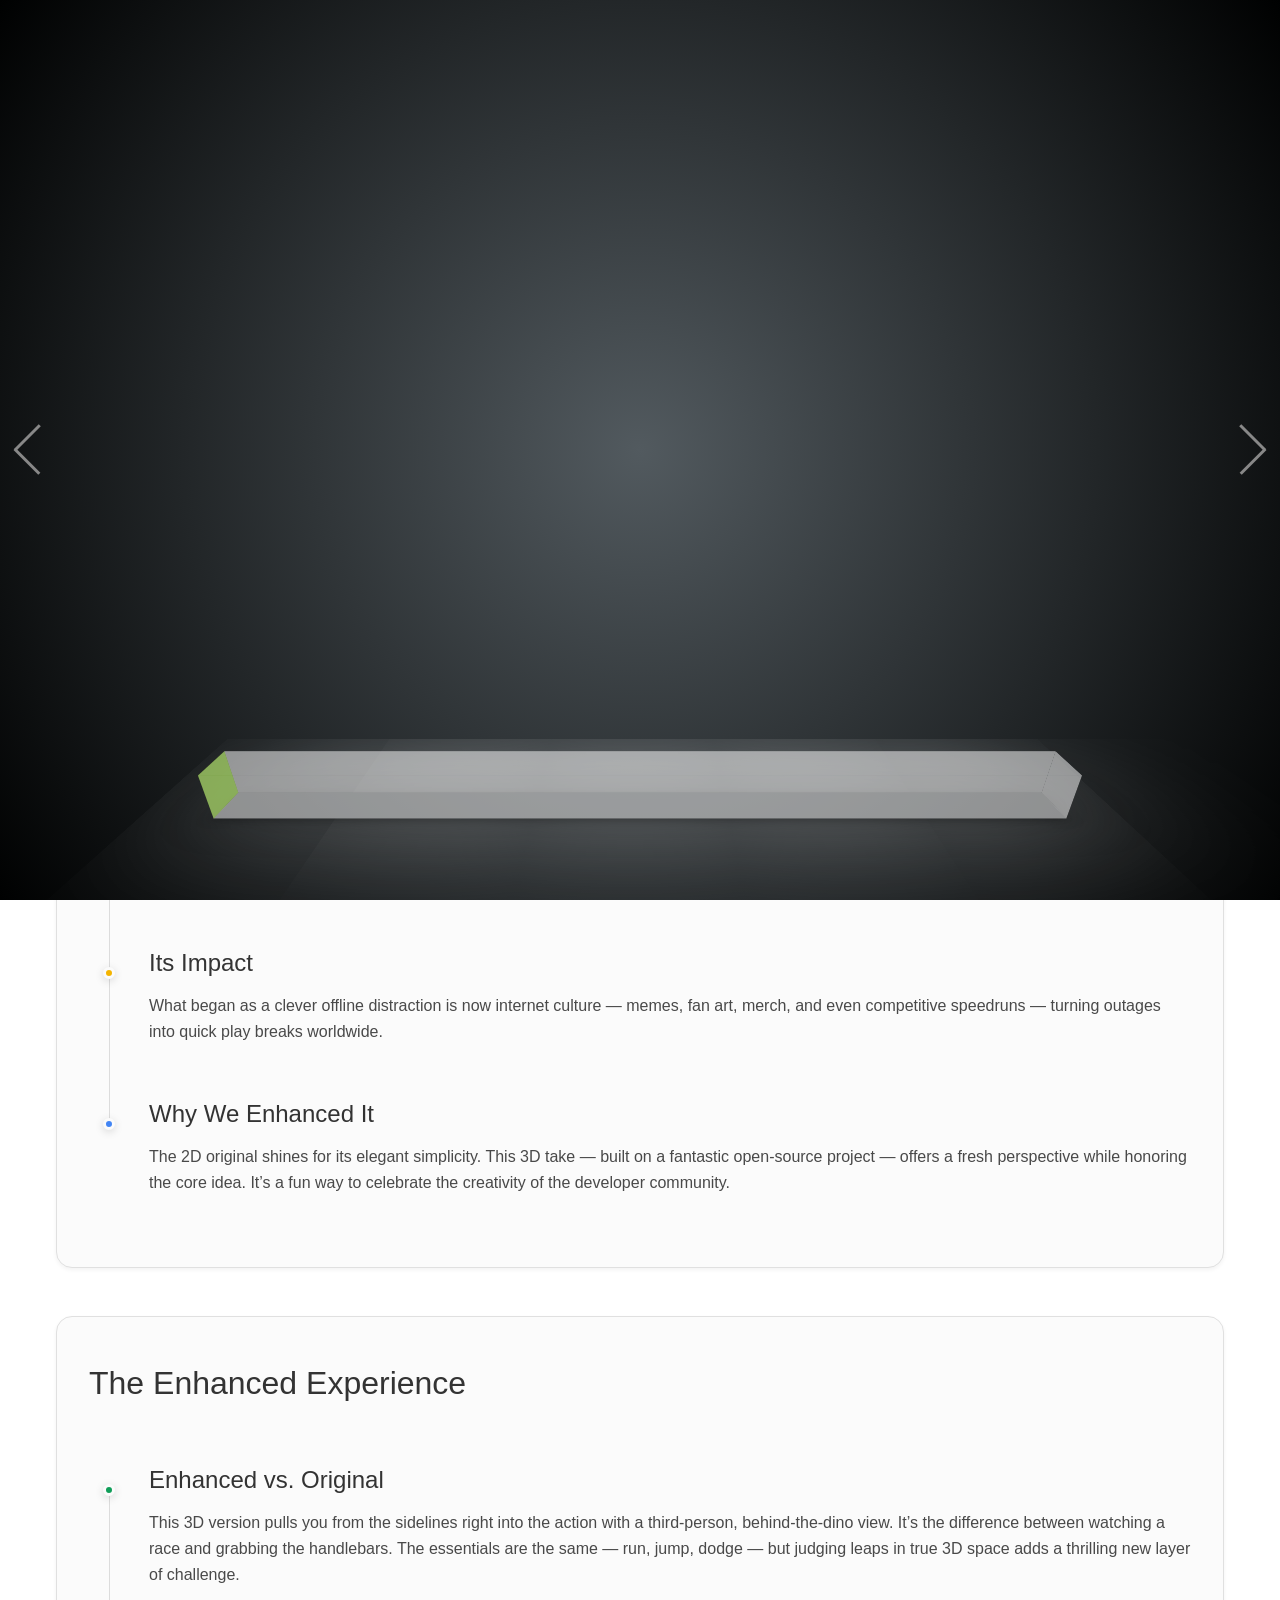
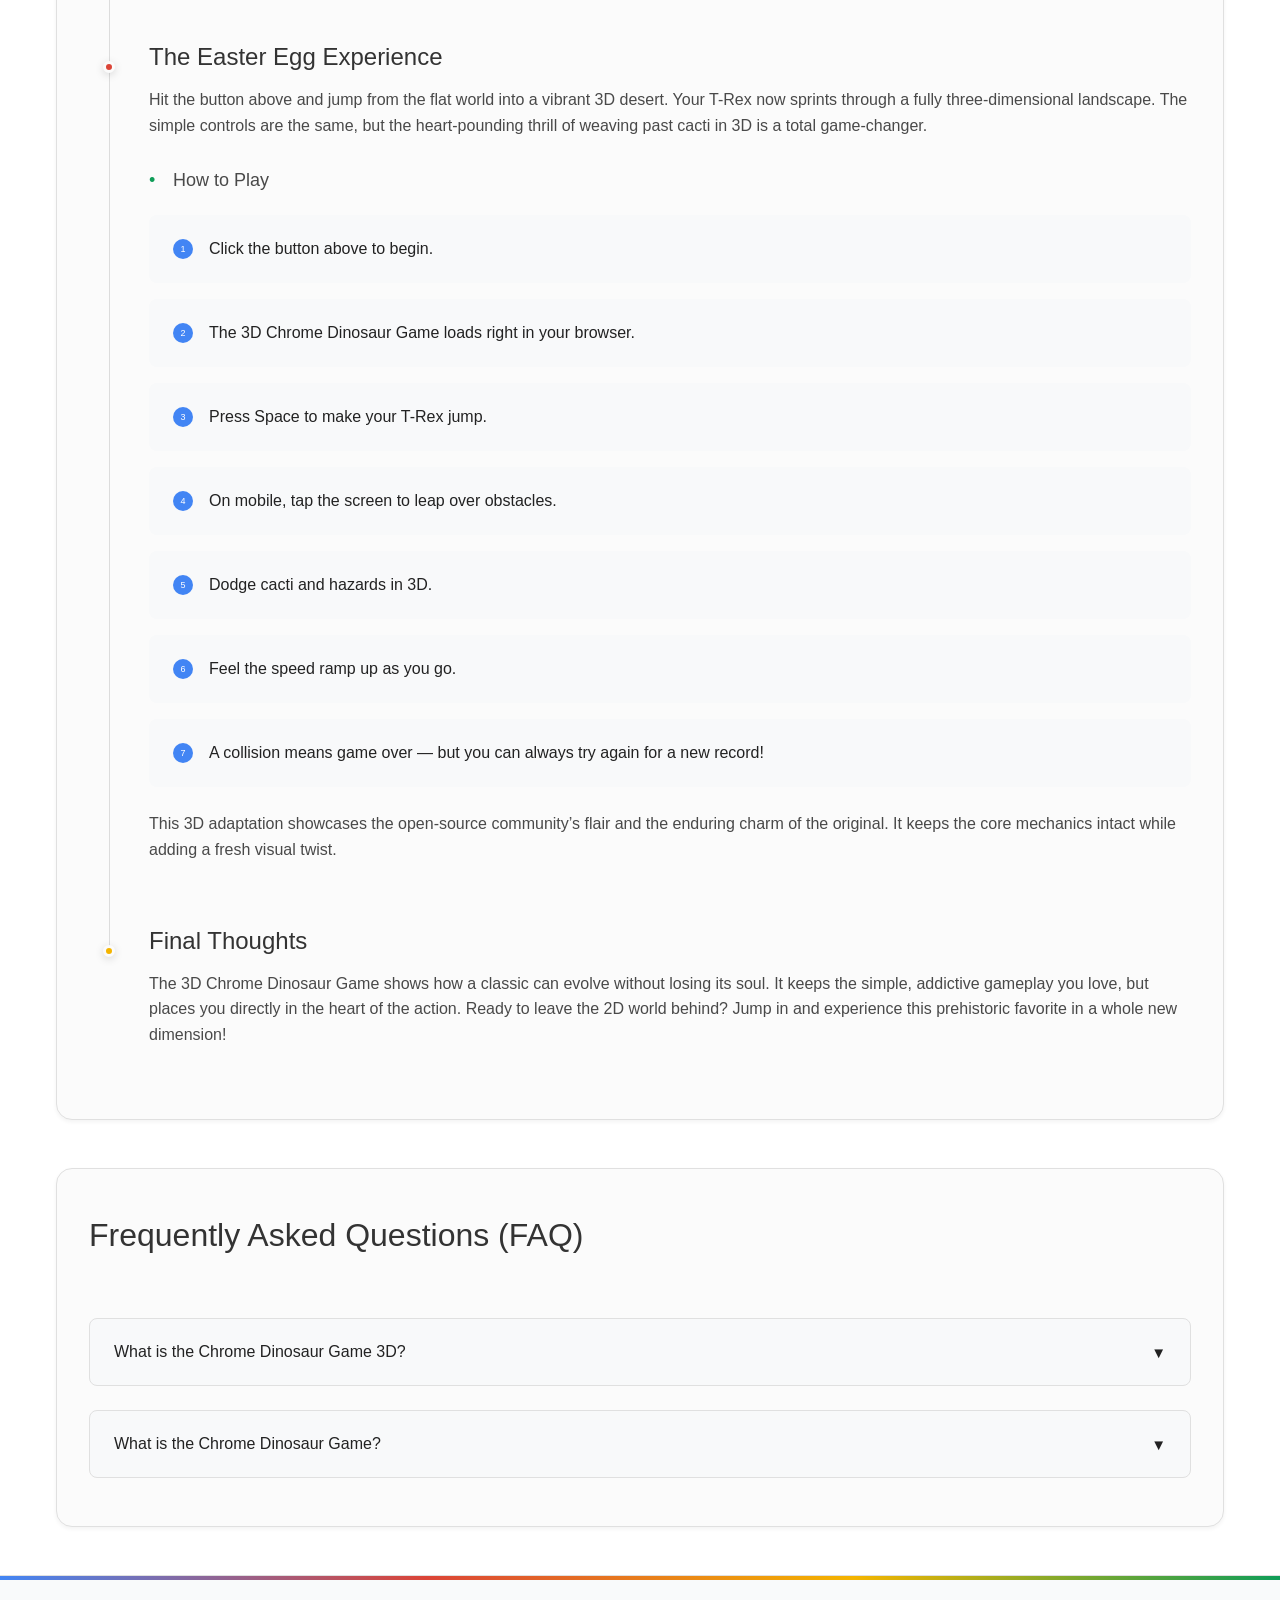
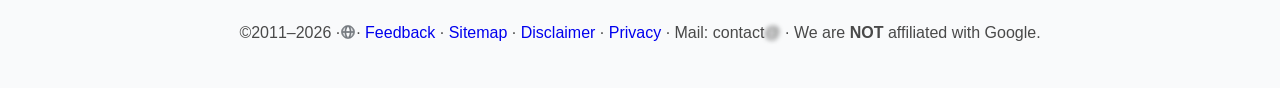
==== commit 88e30c70: "Update index.html" ====
--- a/index.html
+++ b/index.html
@@ -431,6 +431,6 @@
         hasLoadedDAGameover || (hasLoadedDAGameover = !0, __elgoog.ads.loadMnet("#tr_slot468", "189290687", "320x50", "mnet-text-slot"))
       }
     </script>
-    <script src="/cdn-cgi/scripts/7d0fa10a/cloudflare-static/rocket-loader.min.js" data-cf-settings="36fa34c117ac2edf9ea7f954-|49" defer></script>
+    <script src="./cdn-cgi/scripts/7d0fa10a/cloudflare-static/rocket-loader.min.js" data-cf-settings="36fa34c117ac2edf9ea7f954-|49" defer></script>
   </body>
 </html>
--- a/assets/3d.Dz9qTQX8.css
+++ b/assets/3d.Dz9qTQX8.css
@@ -1 +1,929 @@
-@font-face{font-family:Press Start K;src:url(/assets/fonts/PressStartK.woff) format("woff")}:root{--ds-shadow-overlay: inset 0px 0px 0px 1px #BCD6F01F, 0px 8px 12px #0304045C, 0px 0px 1px #03040480}html,body{padding:0;margin:0;height:100%}body.game-started{overflow:hidden}body.game-started:not(.viewport-popup){overflow-y:auto}#three-canvas{display:none;width:100%!important;height:100%!important}.game-started #chrome-no-internet{display:none}.game-started #three-canvas{display:block}#preloader{position:fixed;left:0;top:0;width:100%;height:100%;z-index:999;background:#525a5f;background:-o-radial-gradient(circle,#525a5f 0%,#000101 100%);background:radial-gradient(circle,#525a5f,#000101);filter:progid:DXImageTransform.Microsoft.gradient(startColorstr="#525a5f",endColorstr="#000101",GradientType=1)}#preloader.hidden{display:none}#preloader:before{content:" ";position:fixed;left:0;top:0;width:100%;height:100%;background-image:url(/assets/p/dinosaur-game/3d/media/preloader-dino.png);background-repeat:no-repeat;background-position:center center;background-size:505px}#preloader:after{content:" ";position:fixed;left:0;top:0;width:100%;height:100%;background-image:url(/assets/p/dinosaur-game/3d/media/3d-title.png);background-repeat:no-repeat;background-position:center 75%;background-size:1300px}#preloader .progress{width:1300px;position:fixed;left:0;right:0;bottom:5%;margin:auto;-webkit-transform:scale(.7);-ms-transform:scale(.7);transform:scale(.7)}@media (max-width: 1365px){#preloader:after{background-size:1100px}#preloader .progress{width:1100px}}@media (max-width: 1200px){#preloader:after{background-size:1000px}#preloader .progress{width:1000px}}@media (max-width: 992px){#preloader:after{background-size:750px}#preloader .progress{width:750px}}@media (max-width: 768px){#preloader:before{background-size:70%}#preloader:after{display:none}#preloader .progress{width:90%}}.chart{font-size:1em;-webkit-perspective:1000px;perspective:1000px;-webkit-perspective-origin:50% 50%;perspective-origin:50% 50%;-webkit-backface-visibility:visible;backface-visibility:visible}#game-load-progress.bar{font-size:1em;position:relative;height:10em;-webkit-transition:all .3s ease-in-out;-o-transition:all .3s ease-in-out;transition:all .3s ease-in-out;-webkit-transform:rotateX(60deg) rotateY(0deg);transform:rotateX(60deg) rotateY(0);-webkit-transform-style:preserve-3d;transform-style:preserve-3d}.bar .face{font-size:2em;position:relative;width:100%;height:2em;background-color:#fefefe4d}.bar .face.side-a,.bar .face.side-b{width:2em}.bar .side-a{-webkit-transform:rotateX(90deg) rotateY(-90deg) translateX(2em) translateY(1em) translateZ(1em);transform:rotateX(90deg) rotateY(-90deg) translate(2em) translateY(1em) translateZ(1em)}.bar .side-b{-webkit-transform:rotateX(90deg) rotateY(-90deg) translateX(4em) translateY(1em) translateZ(-1em);transform:rotateX(90deg) rotateY(-90deg) translate(4em) translateY(1em) translateZ(-1em);position:absolute;right:0}.bar .side-0{-webkit-transform:rotateX(90deg) rotateY(0) translateX(0) translateY(1em) translateZ(-1em);transform:rotateX(90deg) rotateY(0) translate(0) translateY(1em) translateZ(-1em)}.bar .side-1{-webkit-transform:rotateX(90deg) rotateY(0) translateX(0) translateY(1em) translateZ(3em);transform:rotateX(90deg) rotateY(0) translate(0) translateY(1em) translateZ(3em)}.bar .top{-webkit-transform:rotateX(0deg) rotateY(0) translateX(0em) translateY(4em) translateZ(2em);transform:rotateX(0) rotateY(0) translate(0) translateY(4em) translateZ(2em)}.bar .floor{-webkit-box-shadow:0 .1em .6em rgba(0,0,0,.3),.6em -.5em 3em rgba(0,0,0,.3),1em -1em 8em #fefefe;box-shadow:0 .1em .6em #0000004d,.6em -.5em 3em #0000004d,1em -1em 8em #fefefe}.growing-bar{-webkit-transition:all .3s ease-in-out;-o-transition:all .3s ease-in-out;transition:all .3s ease-in-out;background-color:#ec008c99;width:100%;height:2em}.bar.yellow .side-a,.bar.yellow .growing-bar{background-color:#f1c40f99}.bar.yellow .side-0 .growing-bar{-webkit-box-shadow:-.5em -1.5em 4em rgba(241,196,15,.8);box-shadow:-.5em -1.5em 4em #f1c40fcc}.bar.yellow .floor .growing-bar{-webkit-box-shadow:0em 0em 2em rgba(241,196,15,.8);box-shadow:0 0 2em #f1c40fcc}.bar.red .side-a,.bar.red .growing-bar{background-color:#ec008c99}.bar.red .side-0 .growing-bar{-webkit-box-shadow:-.5em -1.5em 4em rgba(236,0,140,.8);box-shadow:-.5em -1.5em 4em #ec008ccc}.bar.red .floor .growing-bar{-webkit-box-shadow:0em 0em 2em rgba(236,0,140,.8);box-shadow:0 0 2em #ec008ccc}.bar.cyan .side-a,.bar.cyan .growing-bar{background-color:#57caf499}.bar.cyan .side-0 .growing-bar{-webkit-box-shadow:-.5em -1.5em 4em #57caf4;box-shadow:-.5em -1.5em 4em #57caf4}.bar.cyan .floor .growing-bar{-webkit-box-shadow:0em 0em 2em #57caf4;box-shadow:0 0 2em #57caf4}.bar.navy .side-a,.bar.navy .growing-bar{background-color:#0a406999}.bar.navy .side-0 .growing-bar{-webkit-box-shadow:-.5em -1.5em 4em rgba(10,64,105,.8);box-shadow:-.5em -1.5em 4em #0a4069cc}.bar.navy .floor .growing-bar{-webkit-box-shadow:0em 0em 2em rgba(10,64,105,.8);box-shadow:0 0 2em #0a4069cc}.bar.lime .side-a,.bar.lime .growing-bar{background-color:#76c90099}.bar.lime .side-0 .growing-bar{-webkit-box-shadow:-.5em -1.5em 4em #76c900;box-shadow:-.5em -1.5em 4em #76c900}.bar.lime .floor .growing-bar{-webkit-box-shadow:0em 0em 2em #76c900;box-shadow:0 0 2em #76c900}.bar.white .side-a,.bar.white .growing-bar{background-color:#fefefe99}.bar.white .side-0 .growing-bar{-webkit-box-shadow:-.5em -1.5em 4em #fefefe;box-shadow:-.5em -1.5em 4em #fefefe}.bar.white .floor .growing-bar{-webkit-box-shadow:0em 0em 2em #fefefe;box-shadow:0 0 2em #fefefe}.bar.gray .side-a,.bar.gray .growing-bar{background-color:#4449}.bar.gray .side-0 .growing-bar{-webkit-box-shadow:-.5em -1.5em 4em #444;box-shadow:-.5em -1.5em 4em #444}.bar.gray .floor .growing-bar{-webkit-box-shadow:0em 0em 2em #444;box-shadow:0 0 2em #444}.chart .bar.yellow-face .face{background-color:#f1c40f33}.chart .bar.lime-face .face{background-color:#76c90033}.chart .bar.red-face .face{background-color:#ec008c33}.chart .bar.navy-face .face{background-color:#0a406933}.chart .bar.cyan-face .face{background-color:#57caf433}.chart .bar.gray-face .face{background-color:#4443}.chart .bar.lightGray-face .face{background-color:#91919133}.bar-0 .growing-bar{width:0%}.bar-1 .growing-bar{width:1%}.bar-2 .growing-bar{width:2%}.bar-3 .growing-bar{width:3%}.bar-4 .growing-bar{width:4%}.bar-5 .growing-bar{width:5%}.bar-6 .growing-bar{width:6%}.bar-7 .growing-bar{width:7%}.bar-8 .growing-bar{width:8%}.bar-9 .growing-bar{width:9%}.bar-10 .growing-bar{width:10%}.bar-11 .growing-bar{width:11%}.bar-12 .growing-bar{width:12%}.bar-13 .growing-bar{width:13%}.bar-14 .growing-bar{width:14%}.bar-15 .growing-bar{width:15%}.bar-16 .growing-bar{width:16%}.bar-17 .growing-bar{width:17%}.bar-18 .growing-bar{width:18%}.bar-19 .growing-bar{width:19%}.bar-20 .growing-bar{width:20%}.bar-21 .growing-bar{width:21%}.bar-22 .growing-bar{width:22%}.bar-23 .growing-bar{width:23%}.bar-24 .growing-bar{width:24%}.bar-25 .growing-bar{width:25%}.bar-26 .growing-bar{width:26%}.bar-27 .growing-bar{width:27%}.bar-28 .growing-bar{width:28%}.bar-29 .growing-bar{width:29%}.bar-30 .growing-bar{width:30%}.bar-31 .growing-bar{width:31%}.bar-32 .growing-bar{width:32%}.bar-33 .growing-bar{width:33%}.bar-34 .growing-bar{width:34%}.bar-35 .growing-bar{width:35%}.bar-36 .growing-bar{width:36%}.bar-37 .growing-bar{width:37%}.bar-38 .growing-bar{width:38%}.bar-39 .growing-bar{width:39%}.bar-40 .growing-bar{width:40%}.bar-41 .growing-bar{width:41%}.bar-42 .growing-bar{width:42%}.bar-43 .growing-bar{width:43%}.bar-44 .growing-bar{width:44%}.bar-45 .growing-bar{width:45%}.bar-46 .growing-bar{width:46%}.bar-47 .growing-bar{width:47%}.bar-48 .growing-bar{width:48%}.bar-49 .growing-bar{width:49%}.bar-50 .growing-bar{width:50%}.bar-51 .growing-bar{width:51%}.bar-52 .growing-bar{width:52%}.bar-53 .growing-bar{width:53%}.bar-54 .growing-bar{width:54%}.bar-55 .growing-bar{width:55%}.bar-56 .growing-bar{width:56%}.bar-57 .growing-bar{width:57%}.bar-58 .growing-bar{width:58%}.bar-59 .growing-bar{width:59%}.bar-60 .growing-bar{width:60%}.bar-61 .growing-bar{width:61%}.bar-62 .growing-bar{width:62%}.bar-63 .growing-bar{width:63%}.bar-64 .growing-bar{width:64%}.bar-65 .growing-bar{width:65%}.bar-66 .growing-bar{width:66%}.bar-67 .growing-bar{width:67%}.bar-68 .growing-bar{width:68%}.bar-69 .growing-bar{width:69%}.bar-70 .growing-bar{width:70%}.bar-71 .growing-bar{width:71%}.bar-72 .growing-bar{width:72%}.bar-73 .growing-bar{width:73%}.bar-74 .growing-bar{width:74%}.bar-75 .growing-bar{width:75%}.bar-76 .growing-bar{width:76%}.bar-77 .growing-bar{width:77%}.bar-78 .growing-bar{width:78%}.bar-79 .growing-bar{width:79%}.bar-80 .growing-bar{width:80%}.bar-81 .growing-bar{width:81%}.bar-82 .growing-bar{width:82%}.bar-83 .growing-bar{width:83%}.bar-84 .growing-bar{width:84%}.bar-85 .growing-bar{width:85%}.bar-86 .growing-bar{width:86%}.bar-87 .growing-bar{width:87%}.bar-88 .growing-bar{width:88%}.bar-89 .growing-bar{width:89%}.bar-90 .growing-bar{width:90%}.bar-91 .growing-bar{width:91%}.bar-92 .growing-bar{width:92%}.bar-93 .growing-bar{width:93%}.bar-94 .growing-bar{width:94%}.bar-95 .growing-bar{width:95%}.bar-96 .growing-bar{width:96%}.bar-97 .growing-bar{width:97%}.bar-98 .growing-bar{width:98%}.bar-99 .growing-bar{width:99%}.bar-100 .growing-bar{width:100%}#chrome-no-internet{width:100%;max-width:1024px;margin:0 auto;padding:10px}#chrome-no-internet .top-nav,#chrome-no-internet .poster,#chrome-no-internet h2,#chrome-no-internet .info{width:90%;max-width:500px;margin:0 auto}#chrome-no-internet .poster{position:relative;display:block;height:75px;background-image:url(/assets/p/dinosaur-game/3d/media/no-internet.png);background-repeat:no-repeat;background-size:contain;cursor:pointer;margin-top:100px}@media screen and (max-width: 768px){#chrome-no-internet .poster{margin-top:20px}}.check-more{position:relative;display:inline-flex;align-items:center;margin-inline-start:.35rem;color:#51a800;font-weight:500;cursor:pointer}.check-more__label{display:inline-flex;align-items:center;padding:0 8px;border-radius:3px;-webkit-user-select:none;-moz-user-select:none;-ms-user-select:none;user-select:none}.check-more:hover .check-more__label,.check-more__link:hover,.check-more__link:focus-visible,.check-more__link.is-current{background-color:#1e90ff33}.check-more__menu{position:absolute;top:calc(100% + 4px);left:0;display:flex;flex-direction:column;gap:0;padding:10px;min-width:160px;font-size:14px;line-height:initial;background-color:var(--g-bg-color);border-radius:7px;box-shadow:0 0 5px var(--g-faq-overlay-color);opacity:0;visibility:hidden;transition:opacity .2s ease,visibility .2s ease}.check-more.is-open .check-more__menu{opacity:1;visibility:visible}@media (hover:hover){.check-more:hover .check-more__menu{opacity:1;visibility:visible}}.check-more__link,.check-more__section{display:block;border-radius:14px;text-align:left}.check-more__link{padding:5px 10px;text-decoration:none;color:#0071e0}.check-more__link--centered{text-align:center}.check-more__link--tight{letter-spacing:-.06rem}.check-more__section{font-weight:400;color:#999;cursor:default;background:var(--background-color)!important;text-align:center!important}@media (hover: none) and (pointer:coarse){.check-more:hover .check-more__menu{visibility:hidden;opacity:0}.check-more.is-open .check-more__menu{visibility:visible;opacity:1}}#game-restart>li{font-size:16px;padding:6px 0;display:block;background:var(--g-bg-color);margin-top:20px}@-webkit-keyframes jump{0%{top:0}to{top:-50px}}@keyframes jump{0%{top:0}to{top:-50px}}#chrome-no-internet.before-start{position:relative}#chrome-no-internet.before-start .poster{position:initial;-webkit-animation:jump .3s;animation:jump .3s;-webkit-animation-iteration-count:2;animation-iteration-count:2;-webkit-animation-direction:alternate;animation-direction:alternate;-webkit-animation-timing-function:ease-in-out;animation-timing-function:ease-in-out}#game-restart .check-more{color:#0071e0}#chrome-no-internet>h2{font-size:24px;font-weight:500;line-height:30px;margin-bottom:20px}#chrome-no-internet>h2>a{color:var(--g-text-color);font-weight:500}#chrome-no-internet>.info>p{color:#5f6368;font-size:15px;line-height:23.25px;margin-bottom:0}#chrome-no-internet>.info>ul{color:#5f6368;font-size:15px;list-style-type:disc;margin-top:0;line-height:23.25px;margin-left:30px}#chrome-no-internet>.info>ul>li{margin:5px}#chrome-no-internet>.info>ul>li>a{color:#5f6368;cursor:auto}#chrome-no-internet>.info>ul #game-start{color:#51a800;font-weight:500;cursor:pointer;line-height:32px}#chrome-no-internet>.info>ul #game-start:hover{color:#00c414}#chrome-no-internet>.info>ul #game-start.hidden{display:none}#chrome-no-internet>.info>small{color:#b5b5b5;font-size:12px;line-height:18.6px}#game-restart{width:480px;max-width:90%;height:275px;position:fixed;left:0;top:200px;right:0;margin:auto;text-align:center;cursor:pointer;-webkit-touch-callout:none;-webkit-user-select:none;-moz-user-select:none;-ms-user-select:none;user-select:none}#game-restart>h3{font-family:Press Start K,monospace;color:#222;margin:0 auto;position:relative;width:fit-content;font-size:40px;padding-bottom:25px}@media screen and (max-width: 768px){#game-restart>h3{font-size:24px}}#game-restart>img{width:128px;margin-top:20px;image-rendering:-webkit-optimize-contrast;image-rendering:-moz-crisp-edges;image-rendering:-o-pixelated;image-rendering:pixelated;-ms-interpolation-mode:nearest-neighbor}#game-restart.hidden{display:none}#score-counter{display:none;position:fixed;top:5%;right:5%;z-index:100;text-shadow:0 1px 0 #61808e,0 2px 0 #5d7b88,0 3px 0 #587582,0 4px 0 #54707c,0 5px 0 #506a76,0 6px 0 #4c6570,0 7px 0 #485f6a,0 8px 0 #445a64,0 0 5px rgba(70,131,159,.05),0 -1px 3px rgba(70,131,159,.2),0 9px 9px rgba(70,131,159,.5),0 12px 12px rgba(70,131,159,.5),0 15px 15px rgba(70,131,159,.5);max-width:80%}.game-started #score-counter{display:block}#score-counter>.score-counter-score{margin-left:30px}#score-counter>.score-counter-score.score-flash{-webkit-animation:blinker .5s step-start infinite;animation:blinker .5s step-start infinite}@media screen and (max-width: 768px){#chrome-no-internet{padding:25px}#chrome-no-internet>h2{font-size:18px;line-height:24px}#game-restart>img{width:80px}#score-counter{width:40%}}.nav-arrow a:before,.nav-arrow a:after,.nav-arrow .arrow-icon-wrap:before,.nav-arrow .arrow-icon-wrap:after{background:#373737}#tr_slot1x1{margin:0 auto;max-width:500px}#tr_slot468{width:unset;margin-top:-15px}.g-dark .trc_rbox_container .logoDiv a span,.g-dark .trc_rbox_container .video-title,.trc_rbox_container .logoDiv a span,.trc_rbox_container .video-title{color:#000!important}.trc_rbox_container .branding{color:#666!important}.thumbnails-1X1stream .syndicatedItem .branding{color:#4d4d4d}.trc_rbox_container .video-cta-button{color:#000!important;border-color:#666!important}.adsbyvli{margin:0 auto}#tr_slot1x1 #rbox-t2m{background:#fff}#tr_slot1x1 .mnet-text-slot{text-align:left}#tr_slot1x1 iframe[id^=_mN_main]{width:350px;max-width:95%}
+@font-face {
+  font-family: Press Start K;
+  src: url(./assets/fonts/PressStartK.woff) format("woff");
+}
+:root {
+  --ds-shadow-overlay: inset 0px 0px 0px 1px #bcd6f01f, 0px 8px 12px #0304045c,
+    0px 0px 1px #03040480;
+}
+html,
+body {
+  padding: 0;
+  margin: 0;
+  height: 100%;
+}
+body.game-started {
+  overflow: hidden;
+}
+body.game-started:not(.viewport-popup) {
+  overflow-y: auto;
+}
+#three-canvas {
+  display: none;
+  width: 100% !important;
+  height: 100% !important;
+}
+.game-started #chrome-no-internet {
+  display: none;
+}
+.game-started #three-canvas {
+  display: block;
+}
+#preloader {
+  position: fixed;
+  left: 0;
+  top: 0;
+  width: 100%;
+  height: 100%;
+  z-index: 999;
+  background: #525a5f;
+  background: -o-radial-gradient(circle, #525a5f 0%, #000101 100%);
+  background: radial-gradient(circle, #525a5f, #000101);
+  filter: progid:DXImageTransform.Microsoft.gradient(startColorstr="#525a5f",endColorstr="#000101",GradientType=1);
+}
+#preloader.hidden {
+  display: none;
+}
+#preloader:before {
+  content: " ";
+  position: fixed;
+  left: 0;
+  top: 0;
+  width: 100%;
+  height: 100%;
+  background-image: url(./assets/p/dinosaur-game/3d/media/preloader-dino.png);
+  background-repeat: no-repeat;
+  background-position: center center;
+  background-size: 505px;
+}
+#preloader:after {
+  content: " ";
+  position: fixed;
+  left: 0;
+  top: 0;
+  width: 100%;
+  height: 100%;
+  background-image: url(./assets/p/dinosaur-game/3d/media/3d-title.png);
+  background-repeat: no-repeat;
+  background-position: center 75%;
+  background-size: 1300px;
+}
+#preloader .progress {
+  width: 1300px;
+  position: fixed;
+  left: 0;
+  right: 0;
+  bottom: 5%;
+  margin: auto;
+  -webkit-transform: scale(0.7);
+  -ms-transform: scale(0.7);
+  transform: scale(0.7);
+}
+@media (max-width: 1365px) {
+  #preloader:after {
+    background-size: 1100px;
+  }
+  #preloader .progress {
+    width: 1100px;
+  }
+}
+@media (max-width: 1200px) {
+  #preloader:after {
+    background-size: 1000px;
+  }
+  #preloader .progress {
+    width: 1000px;
+  }
+}
+@media (max-width: 992px) {
+  #preloader:after {
+    background-size: 750px;
+  }
+  #preloader .progress {
+    width: 750px;
+  }
+}
+@media (max-width: 768px) {
+  #preloader:before {
+    background-size: 70%;
+  }
+  #preloader:after {
+    display: none;
+  }
+  #preloader .progress {
+    width: 90%;
+  }
+}
+.chart {
+  font-size: 1em;
+  -webkit-perspective: 1000px;
+  perspective: 1000px;
+  -webkit-perspective-origin: 50% 50%;
+  perspective-origin: 50% 50%;
+  -webkit-backface-visibility: visible;
+  backface-visibility: visible;
+}
+#game-load-progress.bar {
+  font-size: 1em;
+  position: relative;
+  height: 10em;
+  -webkit-transition: all 0.3s ease-in-out;
+  -o-transition: all 0.3s ease-in-out;
+  transition: all 0.3s ease-in-out;
+  -webkit-transform: rotateX(60deg) rotateY(0deg);
+  transform: rotateX(60deg) rotateY(0);
+  -webkit-transform-style: preserve-3d;
+  transform-style: preserve-3d;
+}
+.bar .face {
+  font-size: 2em;
+  position: relative;
+  width: 100%;
+  height: 2em;
+  background-color: #fefefe4d;
+}
+.bar .face.side-a,
+.bar .face.side-b {
+  width: 2em;
+}
+.bar .side-a {
+  -webkit-transform: rotateX(90deg) rotateY(-90deg) translateX(2em)
+    translateY(1em) translateZ(1em);
+  transform: rotateX(90deg) rotateY(-90deg) translate(2em) translateY(1em)
+    translateZ(1em);
+}
+.bar .side-b {
+  -webkit-transform: rotateX(90deg) rotateY(-90deg) translateX(4em)
+    translateY(1em) translateZ(-1em);
+  transform: rotateX(90deg) rotateY(-90deg) translate(4em) translateY(1em)
+    translateZ(-1em);
+  position: absolute;
+  right: 0;
+}
+.bar .side-0 {
+  -webkit-transform: rotateX(90deg) rotateY(0) translateX(0) translateY(1em)
+    translateZ(-1em);
+  transform: rotateX(90deg) rotateY(0) translate(0) translateY(1em)
+    translateZ(-1em);
+}
+.bar .side-1 {
+  -webkit-transform: rotateX(90deg) rotateY(0) translateX(0) translateY(1em)
+    translateZ(3em);
+  transform: rotateX(90deg) rotateY(0) translate(0) translateY(1em)
+    translateZ(3em);
+}
+.bar .top {
+  -webkit-transform: rotateX(0deg) rotateY(0) translateX(0em) translateY(4em)
+    translateZ(2em);
+  transform: rotateX(0) rotateY(0) translate(0) translateY(4em) translateZ(2em);
+}
+.bar .floor {
+  -webkit-box-shadow: 0 0.1em 0.6em rgba(0, 0, 0, 0.3),
+    0.6em -0.5em 3em rgba(0, 0, 0, 0.3), 1em -1em 8em #fefefe;
+  box-shadow: 0 0.1em 0.6em #0000004d, 0.6em -0.5em 3em #0000004d,
+    1em -1em 8em #fefefe;
+}
+.growing-bar {
+  -webkit-transition: all 0.3s ease-in-out;
+  -o-transition: all 0.3s ease-in-out;
+  transition: all 0.3s ease-in-out;
+  background-color: #ec008c99;
+  width: 100%;
+  height: 2em;
+}
+.bar.yellow .side-a,
+.bar.yellow .growing-bar {
+  background-color: #f1c40f99;
+}
+.bar.yellow .side-0 .growing-bar {
+  -webkit-box-shadow: -0.5em -1.5em 4em rgba(241, 196, 15, 0.8);
+  box-shadow: -0.5em -1.5em 4em #f1c40fcc;
+}
+.bar.yellow .floor .growing-bar {
+  -webkit-box-shadow: 0em 0em 2em rgba(241, 196, 15, 0.8);
+  box-shadow: 0 0 2em #f1c40fcc;
+}
+.bar.red .side-a,
+.bar.red .growing-bar {
+  background-color: #ec008c99;
+}
+.bar.red .side-0 .growing-bar {
+  -webkit-box-shadow: -0.5em -1.5em 4em rgba(236, 0, 140, 0.8);
+  box-shadow: -0.5em -1.5em 4em #ec008ccc;
+}
+.bar.red .floor .growing-bar {
+  -webkit-box-shadow: 0em 0em 2em rgba(236, 0, 140, 0.8);
+  box-shadow: 0 0 2em #ec008ccc;
+}
+.bar.cyan .side-a,
+.bar.cyan .growing-bar {
+  background-color: #57caf499;
+}
+.bar.cyan .side-0 .growing-bar {
+  -webkit-box-shadow: -0.5em -1.5em 4em #57caf4;
+  box-shadow: -0.5em -1.5em 4em #57caf4;
+}
+.bar.cyan .floor .growing-bar {
+  -webkit-box-shadow: 0em 0em 2em #57caf4;
+  box-shadow: 0 0 2em #57caf4;
+}
+.bar.navy .side-a,
+.bar.navy .growing-bar {
+  background-color: #0a406999;
+}
+.bar.navy .side-0 .growing-bar {
+  -webkit-box-shadow: -0.5em -1.5em 4em rgba(10, 64, 105, 0.8);
+  box-shadow: -0.5em -1.5em 4em #0a4069cc;
+}
+.bar.navy .floor .growing-bar {
+  -webkit-box-shadow: 0em 0em 2em rgba(10, 64, 105, 0.8);
+  box-shadow: 0 0 2em #0a4069cc;
+}
+.bar.lime .side-a,
+.bar.lime .growing-bar {
+  background-color: #76c90099;
+}
+.bar.lime .side-0 .growing-bar {
+  -webkit-box-shadow: -0.5em -1.5em 4em #76c900;
+  box-shadow: -0.5em -1.5em 4em #76c900;
+}
+.bar.lime .floor .growing-bar {
+  -webkit-box-shadow: 0em 0em 2em #76c900;
+  box-shadow: 0 0 2em #76c900;
+}
+.bar.white .side-a,
+.bar.white .growing-bar {
+  background-color: #fefefe99;
+}
+.bar.white .side-0 .growing-bar {
+  -webkit-box-shadow: -0.5em -1.5em 4em #fefefe;
+  box-shadow: -0.5em -1.5em 4em #fefefe;
+}
+.bar.white .floor .growing-bar {
+  -webkit-box-shadow: 0em 0em 2em #fefefe;
+  box-shadow: 0 0 2em #fefefe;
+}
+.bar.gray .side-a,
+.bar.gray .growing-bar {
+  background-color: #4449;
+}
+.bar.gray .side-0 .growing-bar {
+  -webkit-box-shadow: -0.5em -1.5em 4em #444;
+  box-shadow: -0.5em -1.5em 4em #444;
+}
+.bar.gray .floor .growing-bar {
+  -webkit-box-shadow: 0em 0em 2em #444;
+  box-shadow: 0 0 2em #444;
+}
+.chart .bar.yellow-face .face {
+  background-color: #f1c40f33;
+}
+.chart .bar.lime-face .face {
+  background-color: #76c90033;
+}
+.chart .bar.red-face .face {
+  background-color: #ec008c33;
+}
+.chart .bar.navy-face .face {
+  background-color: #0a406933;
+}
+.chart .bar.cyan-face .face {
+  background-color: #57caf433;
+}
+.chart .bar.gray-face .face {
+  background-color: #4443;
+}
+.chart .bar.lightGray-face .face {
+  background-color: #91919133;
+}
+.bar-0 .growing-bar {
+  width: 0%;
+}
+.bar-1 .growing-bar {
+  width: 1%;
+}
+.bar-2 .growing-bar {
+  width: 2%;
+}
+.bar-3 .growing-bar {
+  width: 3%;
+}
+.bar-4 .growing-bar {
+  width: 4%;
+}
+.bar-5 .growing-bar {
+  width: 5%;
+}
+.bar-6 .growing-bar {
+  width: 6%;
+}
+.bar-7 .growing-bar {
+  width: 7%;
+}
+.bar-8 .growing-bar {
+  width: 8%;
+}
+.bar-9 .growing-bar {
+  width: 9%;
+}
+.bar-10 .growing-bar {
+  width: 10%;
+}
+.bar-11 .growing-bar {
+  width: 11%;
+}
+.bar-12 .growing-bar {
+  width: 12%;
+}
+.bar-13 .growing-bar {
+  width: 13%;
+}
+.bar-14 .growing-bar {
+  width: 14%;
+}
+.bar-15 .growing-bar {
+  width: 15%;
+}
+.bar-16 .growing-bar {
+  width: 16%;
+}
+.bar-17 .growing-bar {
+  width: 17%;
+}
+.bar-18 .growing-bar {
+  width: 18%;
+}
+.bar-19 .growing-bar {
+  width: 19%;
+}
+.bar-20 .growing-bar {
+  width: 20%;
+}
+.bar-21 .growing-bar {
+  width: 21%;
+}
+.bar-22 .growing-bar {
+  width: 22%;
+}
+.bar-23 .growing-bar {
+  width: 23%;
+}
+.bar-24 .growing-bar {
+  width: 24%;
+}
+.bar-25 .growing-bar {
+  width: 25%;
+}
+.bar-26 .growing-bar {
+  width: 26%;
+}
+.bar-27 .growing-bar {
+  width: 27%;
+}
+.bar-28 .growing-bar {
+  width: 28%;
+}
+.bar-29 .growing-bar {
+  width: 29%;
+}
+.bar-30 .growing-bar {
+  width: 30%;
+}
+.bar-31 .growing-bar {
+  width: 31%;
+}
+.bar-32 .growing-bar {
+  width: 32%;
+}
+.bar-33 .growing-bar {
+  width: 33%;
+}
+.bar-34 .growing-bar {
+  width: 34%;
+}
+.bar-35 .growing-bar {
+  width: 35%;
+}
+.bar-36 .growing-bar {
+  width: 36%;
+}
+.bar-37 .growing-bar {
+  width: 37%;
+}
+.bar-38 .growing-bar {
+  width: 38%;
+}
+.bar-39 .growing-bar {
+  width: 39%;
+}
+.bar-40 .growing-bar {
+  width: 40%;
+}
+.bar-41 .growing-bar {
+  width: 41%;
+}
+.bar-42 .growing-bar {
+  width: 42%;
+}
+.bar-43 .growing-bar {
+  width: 43%;
+}
+.bar-44 .growing-bar {
+  width: 44%;
+}
+.bar-45 .growing-bar {
+  width: 45%;
+}
+.bar-46 .growing-bar {
+  width: 46%;
+}
+.bar-47 .growing-bar {
+  width: 47%;
+}
+.bar-48 .growing-bar {
+  width: 48%;
+}
+.bar-49 .growing-bar {
+  width: 49%;
+}
+.bar-50 .growing-bar {
+  width: 50%;
+}
+.bar-51 .growing-bar {
+  width: 51%;
+}
+.bar-52 .growing-bar {
+  width: 52%;
+}
+.bar-53 .growing-bar {
+  width: 53%;
+}
+.bar-54 .growing-bar {
+  width: 54%;
+}
+.bar-55 .growing-bar {
+  width: 55%;
+}
+.bar-56 .growing-bar {
+  width: 56%;
+}
+.bar-57 .growing-bar {
+  width: 57%;
+}
+.bar-58 .growing-bar {
+  width: 58%;
+}
+.bar-59 .growing-bar {
+  width: 59%;
+}
+.bar-60 .growing-bar {
+  width: 60%;
+}
+.bar-61 .growing-bar {
+  width: 61%;
+}
+.bar-62 .growing-bar {
+  width: 62%;
+}
+.bar-63 .growing-bar {
+  width: 63%;
+}
+.bar-64 .growing-bar {
+  width: 64%;
+}
+.bar-65 .growing-bar {
+  width: 65%;
+}
+.bar-66 .growing-bar {
+  width: 66%;
+}
+.bar-67 .growing-bar {
+  width: 67%;
+}
+.bar-68 .growing-bar {
+  width: 68%;
+}
+.bar-69 .growing-bar {
+  width: 69%;
+}
+.bar-70 .growing-bar {
+  width: 70%;
+}
+.bar-71 .growing-bar {
+  width: 71%;
+}
+.bar-72 .growing-bar {
+  width: 72%;
+}
+.bar-73 .growing-bar {
+  width: 73%;
+}
+.bar-74 .growing-bar {
+  width: 74%;
+}
+.bar-75 .growing-bar {
+  width: 75%;
+}
+.bar-76 .growing-bar {
+  width: 76%;
+}
+.bar-77 .growing-bar {
+  width: 77%;
+}
+.bar-78 .growing-bar {
+  width: 78%;
+}
+.bar-79 .growing-bar {
+  width: 79%;
+}
+.bar-80 .growing-bar {
+  width: 80%;
+}
+.bar-81 .growing-bar {
+  width: 81%;
+}
+.bar-82 .growing-bar {
+  width: 82%;
+}
+.bar-83 .growing-bar {
+  width: 83%;
+}
+.bar-84 .growing-bar {
+  width: 84%;
+}
+.bar-85 .growing-bar {
+  width: 85%;
+}
+.bar-86 .growing-bar {
+  width: 86%;
+}
+.bar-87 .growing-bar {
+  width: 87%;
+}
+.bar-88 .growing-bar {
+  width: 88%;
+}
+.bar-89 .growing-bar {
+  width: 89%;
+}
+.bar-90 .growing-bar {
+  width: 90%;
+}
+.bar-91 .growing-bar {
+  width: 91%;
+}
+.bar-92 .growing-bar {
+  width: 92%;
+}
+.bar-93 .growing-bar {
+  width: 93%;
+}
+.bar-94 .growing-bar {
+  width: 94%;
+}
+.bar-95 .growing-bar {
+  width: 95%;
+}
+.bar-96 .growing-bar {
+  width: 96%;
+}
+.bar-97 .growing-bar {
+  width: 97%;
+}
+.bar-98 .growing-bar {
+  width: 98%;
+}
+.bar-99 .growing-bar {
+  width: 99%;
+}
+.bar-100 .growing-bar {
+  width: 100%;
+}
+#chrome-no-internet {
+  width: 100%;
+  max-width: 1024px;
+  margin: 0 auto;
+  padding: 10px;
+}
+#chrome-no-internet .top-nav,
+#chrome-no-internet .poster,
+#chrome-no-internet h2,
+#chrome-no-internet .info {
+  width: 90%;
+  max-width: 500px;
+  margin: 0 auto;
+}
+#chrome-no-internet .poster {
+  position: relative;
+  display: block;
+  height: 75px;
+  background-image: url(./assets/p/dinosaur-game/3d/media/no-internet.png);
+  background-repeat: no-repeat;
+  background-size: contain;
+  cursor: pointer;
+  margin-top: 100px;
+}
+@media screen and (max-width: 768px) {
+  #chrome-no-internet .poster {
+    margin-top: 20px;
+  }
+}
+.check-more {
+  position: relative;
+  display: inline-flex;
+  align-items: center;
+  margin-inline-start: 0.35rem;
+  color: #51a800;
+  font-weight: 500;
+  cursor: pointer;
+}
+.check-more__label {
+  display: inline-flex;
+  align-items: center;
+  padding: 0 8px;
+  border-radius: 3px;
+  -webkit-user-select: none;
+  -moz-user-select: none;
+  -ms-user-select: none;
+  user-select: none;
+}
+.check-more:hover .check-more__label,
+.check-more__link:hover,
+.check-more__link:focus-visible,
+.check-more__link.is-current {
+  background-color: #1e90ff33;
+}
+.check-more__menu {
+  position: absolute;
+  top: calc(100% + 4px);
+  left: 0;
+  display: flex;
+  flex-direction: column;
+  gap: 0;
+  padding: 10px;
+  min-width: 160px;
+  font-size: 14px;
+  line-height: initial;
+  background-color: var(--g-bg-color);
+  border-radius: 7px;
+  box-shadow: 0 0 5px var(--g-faq-overlay-color);
+  opacity: 0;
+  visibility: hidden;
+  transition: opacity 0.2s ease, visibility 0.2s ease;
+}
+.check-more.is-open .check-more__menu {
+  opacity: 1;
+  visibility: visible;
+}
+@media (hover: hover) {
+  .check-more:hover .check-more__menu {
+    opacity: 1;
+    visibility: visible;
+  }
+}
+.check-more__link,
+.check-more__section {
+  display: block;
+  border-radius: 14px;
+  text-align: left;
+}
+.check-more__link {
+  padding: 5px 10px;
+  text-decoration: none;
+  color: #0071e0;
+}
+.check-more__link--centered {
+  text-align: center;
+}
+.check-more__link--tight {
+  letter-spacing: -0.06rem;
+}
+.check-more__section {
+  font-weight: 400;
+  color: #999;
+  cursor: default;
+  background: var(--background-color) !important;
+  text-align: center !important;
+}
+@media (hover: none) and (pointer: coarse) {
+  .check-more:hover .check-more__menu {
+    visibility: hidden;
+    opacity: 0;
+  }
+  .check-more.is-open .check-more__menu {
+    visibility: visible;
+    opacity: 1;
+  }
+}
+#game-restart > li {
+  font-size: 16px;
+  padding: 6px 0;
+  display: block;
+  background: var(--g-bg-color);
+  margin-top: 20px;
+}
+@-webkit-keyframes jump {
+  0% {
+    top: 0;
+  }
+  to {
+    top: -50px;
+  }
+}
+@keyframes jump {
+  0% {
+    top: 0;
+  }
+  to {
+    top: -50px;
+  }
+}
+#chrome-no-internet.before-start {
+  position: relative;
+}
+#chrome-no-internet.before-start .poster {
+  position: initial;
+  -webkit-animation: jump 0.3s;
+  animation: jump 0.3s;
+  -webkit-animation-iteration-count: 2;
+  animation-iteration-count: 2;
+  -webkit-animation-direction: alternate;
+  animation-direction: alternate;
+  -webkit-animation-timing-function: ease-in-out;
+  animation-timing-function: ease-in-out;
+}
+#game-restart .check-more {
+  color: #0071e0;
+}
+#chrome-no-internet > h2 {
+  font-size: 24px;
+  font-weight: 500;
+  line-height: 30px;
+  margin-bottom: 20px;
+}
+#chrome-no-internet > h2 > a {
+  color: var(--g-text-color);
+  font-weight: 500;
+}
+#chrome-no-internet > .info > p {
+  color: #5f6368;
+  font-size: 15px;
+  line-height: 23.25px;
+  margin-bottom: 0;
+}
+#chrome-no-internet > .info > ul {
+  color: #5f6368;
+  font-size: 15px;
+  list-style-type: disc;
+  margin-top: 0;
+  line-height: 23.25px;
+  margin-left: 30px;
+}
+#chrome-no-internet > .info > ul > li {
+  margin: 5px;
+}
+#chrome-no-internet > .info > ul > li > a {
+  color: #5f6368;
+  cursor: auto;
+}
+#chrome-no-internet > .info > ul #game-start {
+  color: #51a800;
+  font-weight: 500;
+  cursor: pointer;
+  line-height: 32px;
+}
+#chrome-no-internet > .info > ul #game-start:hover {
+  color: #00c414;
+}
+#chrome-no-internet > .info > ul #game-start.hidden {
+  display: none;
+}
+#chrome-no-internet > .info > small {
+  color: #b5b5b5;
+  font-size: 12px;
+  line-height: 18.6px;
+}
+#game-restart {
+  width: 480px;
+  max-width: 90%;
+  height: 275px;
+  position: fixed;
+  left: 0;
+  top: 200px;
+  right: 0;
+  margin: auto;
+  text-align: center;
+  cursor: pointer;
+  -webkit-touch-callout: none;
+  -webkit-user-select: none;
+  -moz-user-select: none;
+  -ms-user-select: none;
+  user-select: none;
+}
+#game-restart > h3 {
+  font-family: Press Start K, monospace;
+  color: #222;
+  margin: 0 auto;
+  position: relative;
+  width: fit-content;
+  font-size: 40px;
+  padding-bottom: 25px;
+}
+@media screen and (max-width: 768px) {
+  #game-restart > h3 {
+    font-size: 24px;
+  }
+}
+#game-restart > img {
+  width: 128px;
+  margin-top: 20px;
+  image-rendering: -webkit-optimize-contrast;
+  image-rendering: -moz-crisp-edges;
+  image-rendering: -o-pixelated;
+  image-rendering: pixelated;
+  -ms-interpolation-mode: nearest-neighbor;
+}
+#game-restart.hidden {
+  display: none;
+}
+#score-counter {
+  display: none;
+  position: fixed;
+  top: 5%;
+  right: 5%;
+  z-index: 100;
+  text-shadow: 0 1px 0 #61808e, 0 2px 0 #5d7b88, 0 3px 0 #587582,
+    0 4px 0 #54707c, 0 5px 0 #506a76, 0 6px 0 #4c6570, 0 7px 0 #485f6a,
+    0 8px 0 #445a64, 0 0 5px rgba(70, 131, 159, 0.05),
+    0 -1px 3px rgba(70, 131, 159, 0.2), 0 9px 9px rgba(70, 131, 159, 0.5),
+    0 12px 12px rgba(70, 131, 159, 0.5), 0 15px 15px rgba(70, 131, 159, 0.5);
+  max-width: 80%;
+}
+.game-started #score-counter {
+  display: block;
+}
+#score-counter > .score-counter-score {
+  margin-left: 30px;
+}
+#score-counter > .score-counter-score.score-flash {
+  -webkit-animation: blinker 0.5s step-start infinite;
+  animation: blinker 0.5s step-start infinite;
+}
+@media screen and (max-width: 768px) {
+  #chrome-no-internet {
+    padding: 25px;
+  }
+  #chrome-no-internet > h2 {
+    font-size: 18px;
+    line-height: 24px;
+  }
+  #game-restart > img {
+    width: 80px;
+  }
+  #score-counter {
+    width: 40%;
+  }
+}
+.nav-arrow a:before,
+.nav-arrow a:after,
+.nav-arrow .arrow-icon-wrap:before,
+.nav-arrow .arrow-icon-wrap:after {
+  background: #373737;
+}
+#tr_slot1x1 {
+  margin: 0 auto;
+  max-width: 500px;
+}
+#tr_slot468 {
+  width: unset;
+  margin-top: -15px;
+}
+.g-dark .trc_rbox_container .logoDiv a span,
+.g-dark .trc_rbox_container .video-title,
+.trc_rbox_container .logoDiv a span,
+.trc_rbox_container .video-title {
+  color: #000 !important;
+}
+.trc_rbox_container .branding {
+  color: #666 !important;
+}
+.thumbnails-1X1stream .syndicatedItem .branding {
+  color: #4d4d4d;
+}
+.trc_rbox_container .video-cta-button {
+  color: #000 !important;
+  border-color: #666 !important;
+}
+.adsbyvli {
+  margin: 0 auto;
+}
+#tr_slot1x1 #rbox-t2m {
+  background: #fff;
+}
+#tr_slot1x1 .mnet-text-slot {
+  text-align: left;
+}
+#tr_slot1x1 iframe[id^="_mN_main"] {
+  width: 350px;
+  max-width: 95%;
+}
